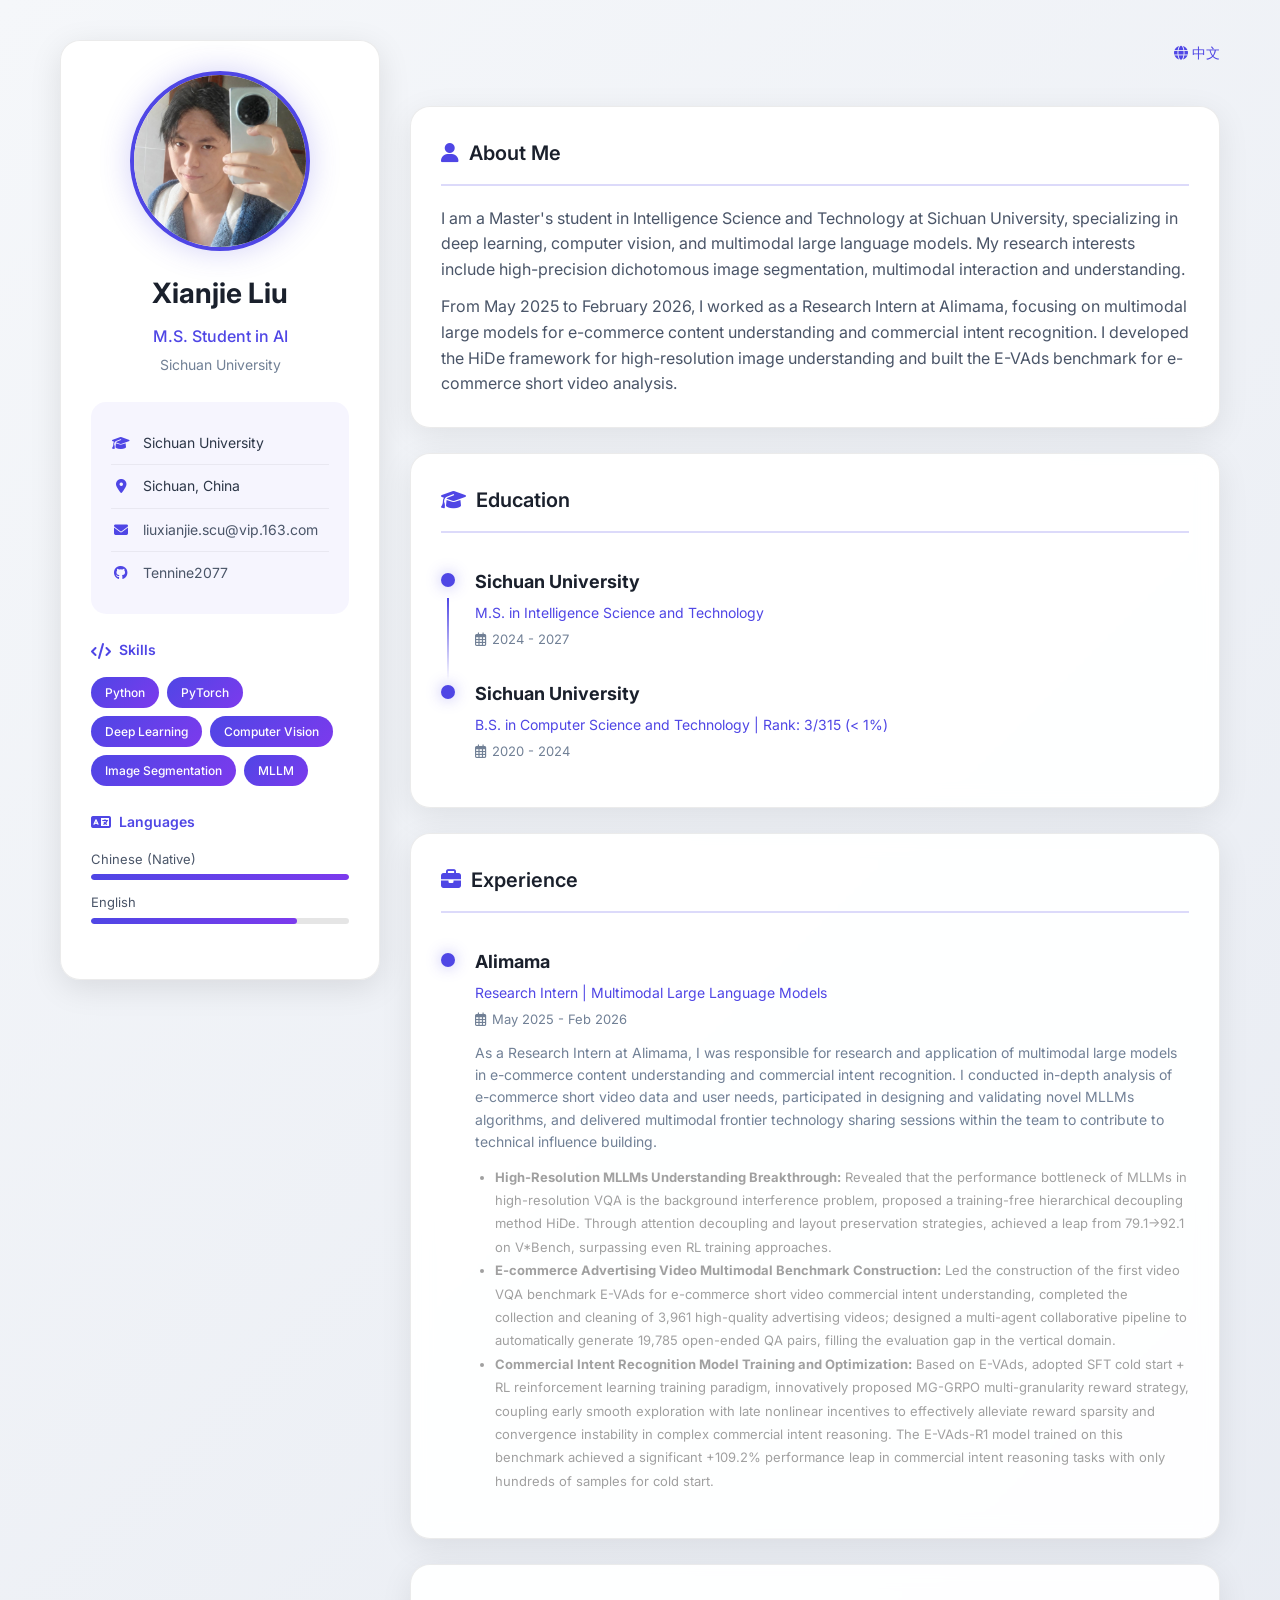
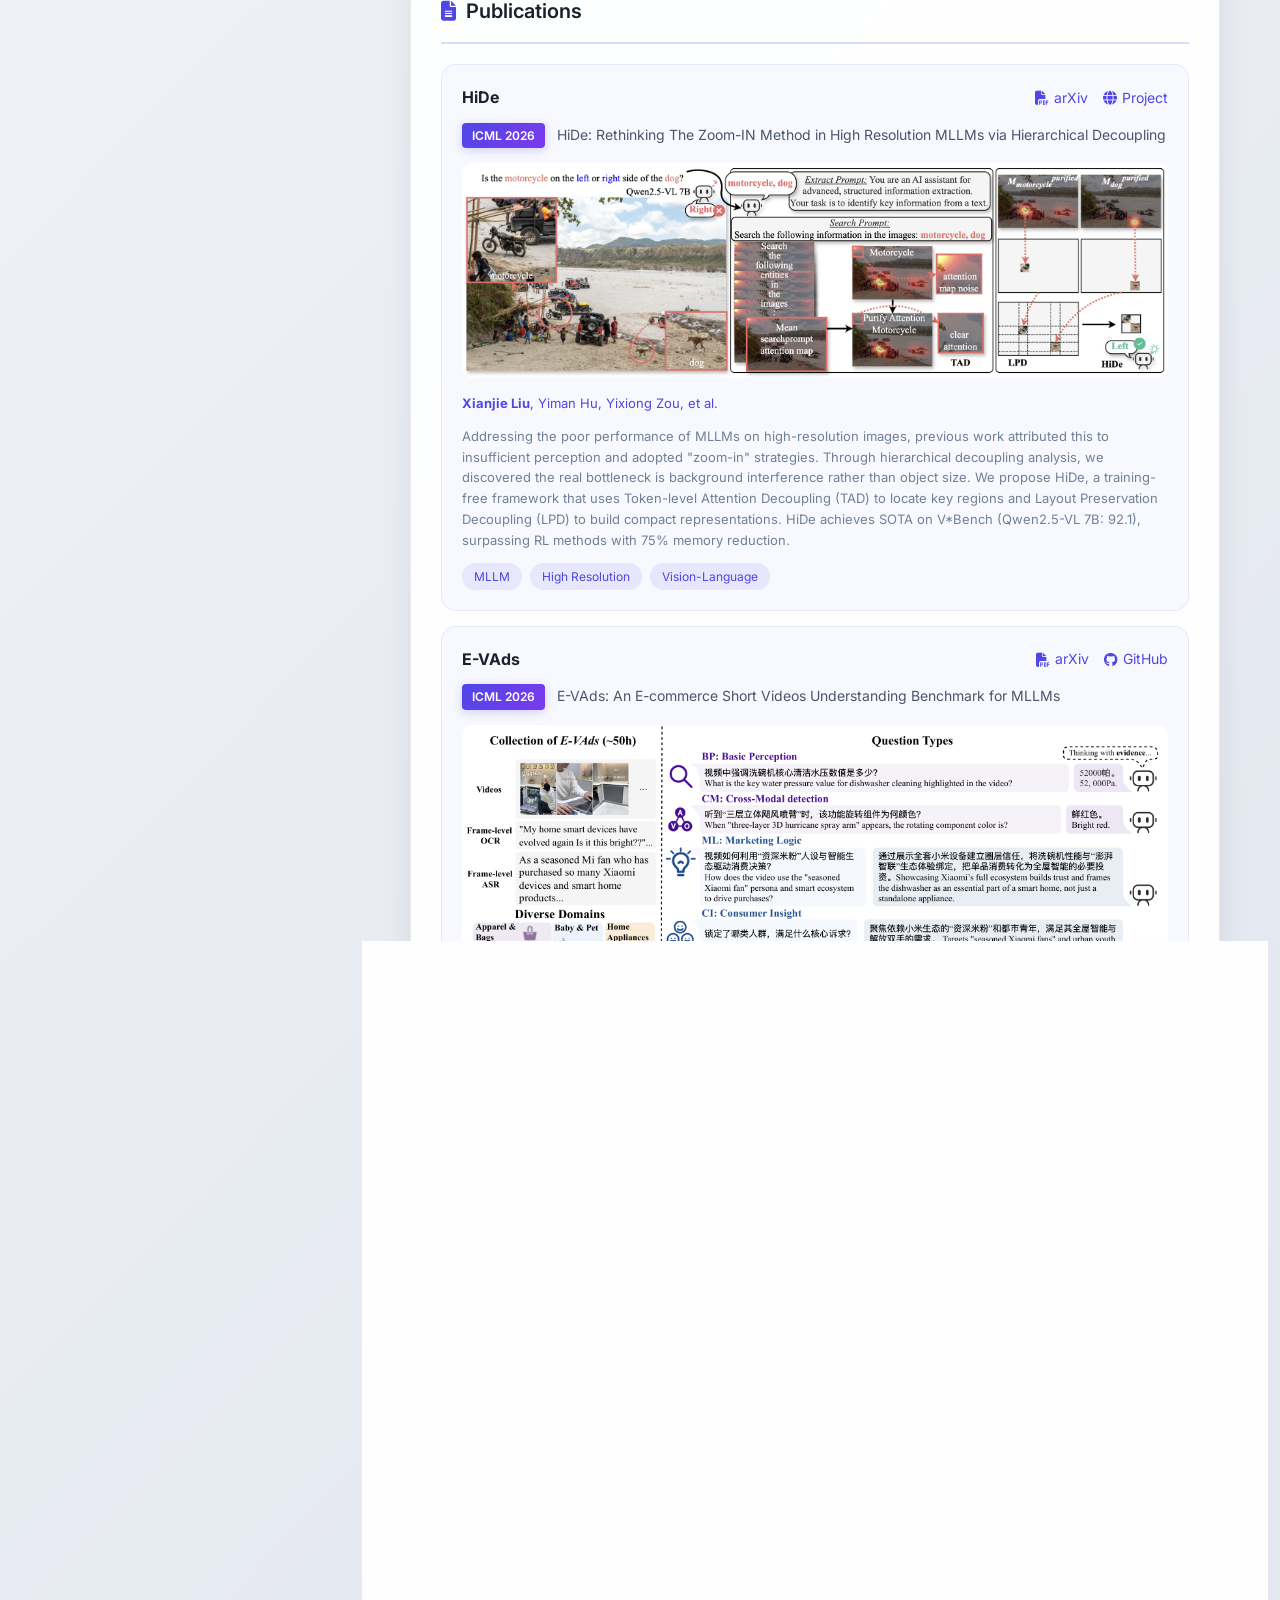
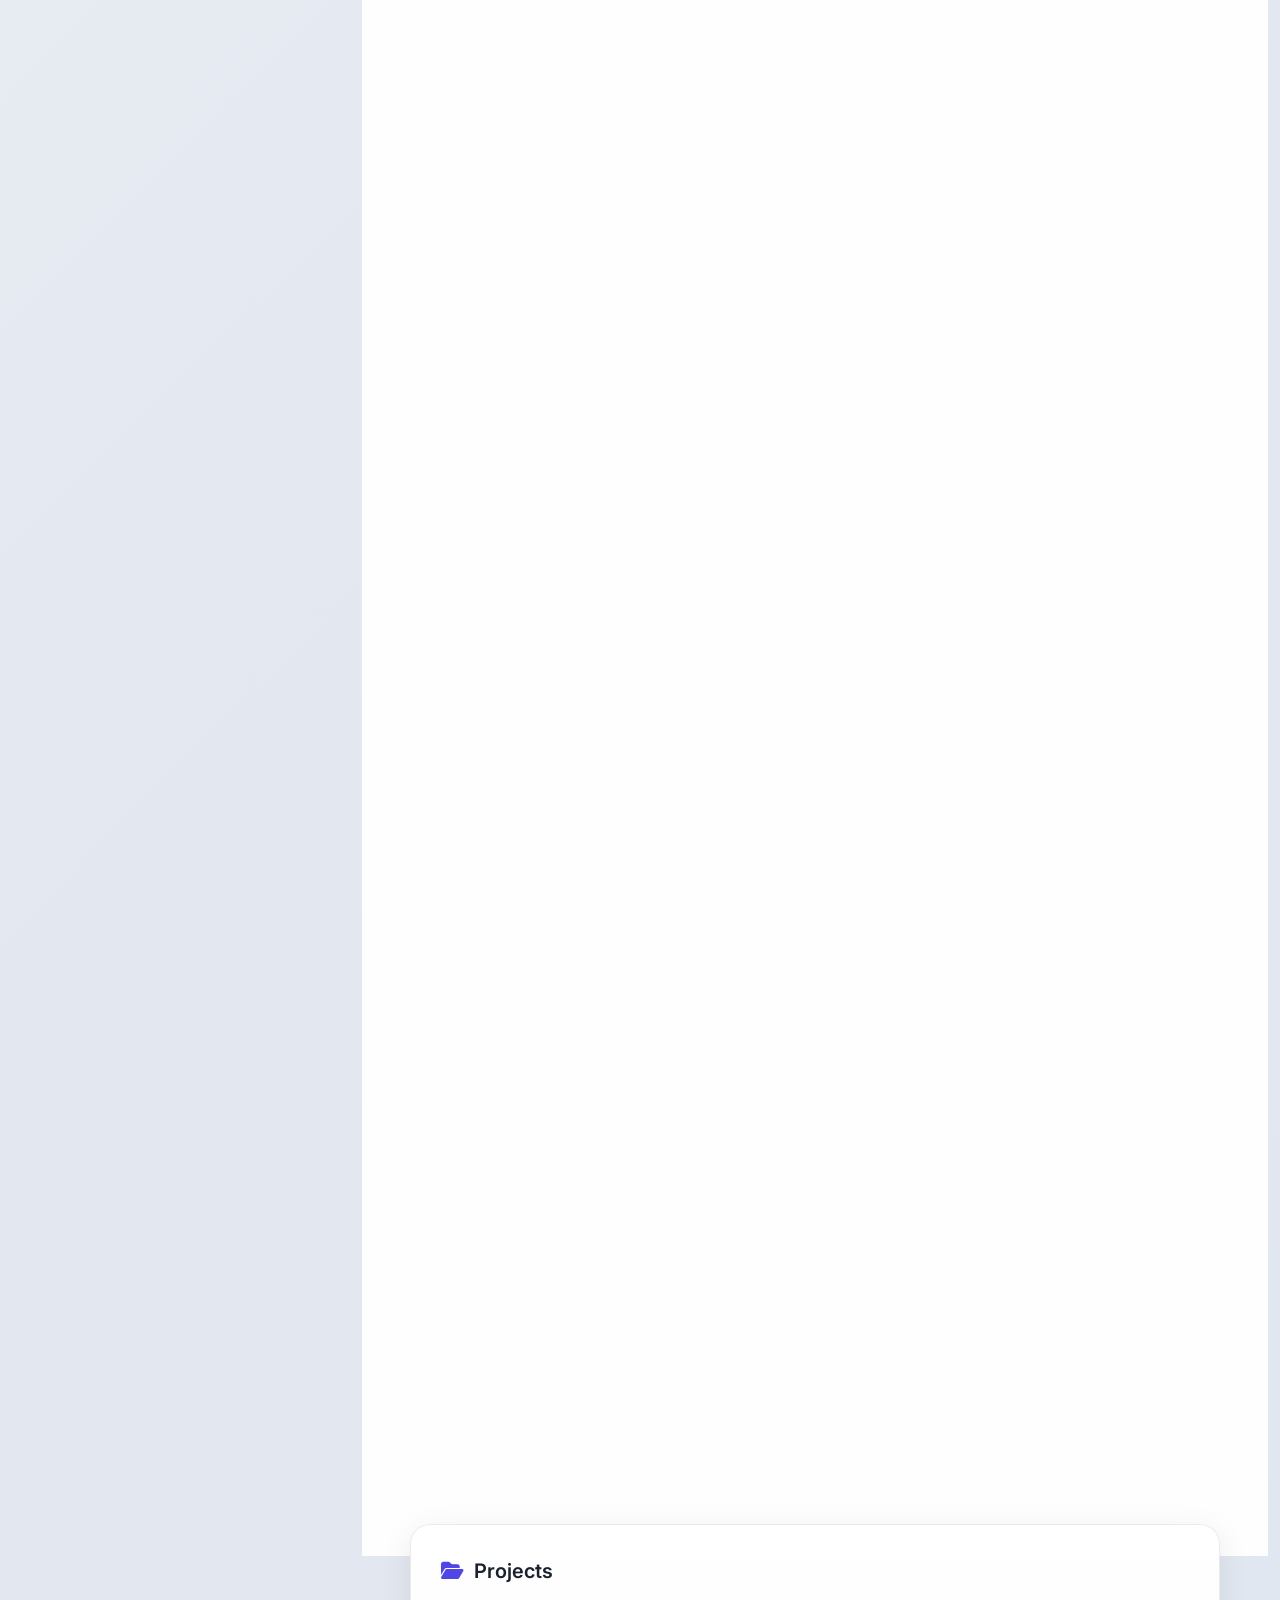
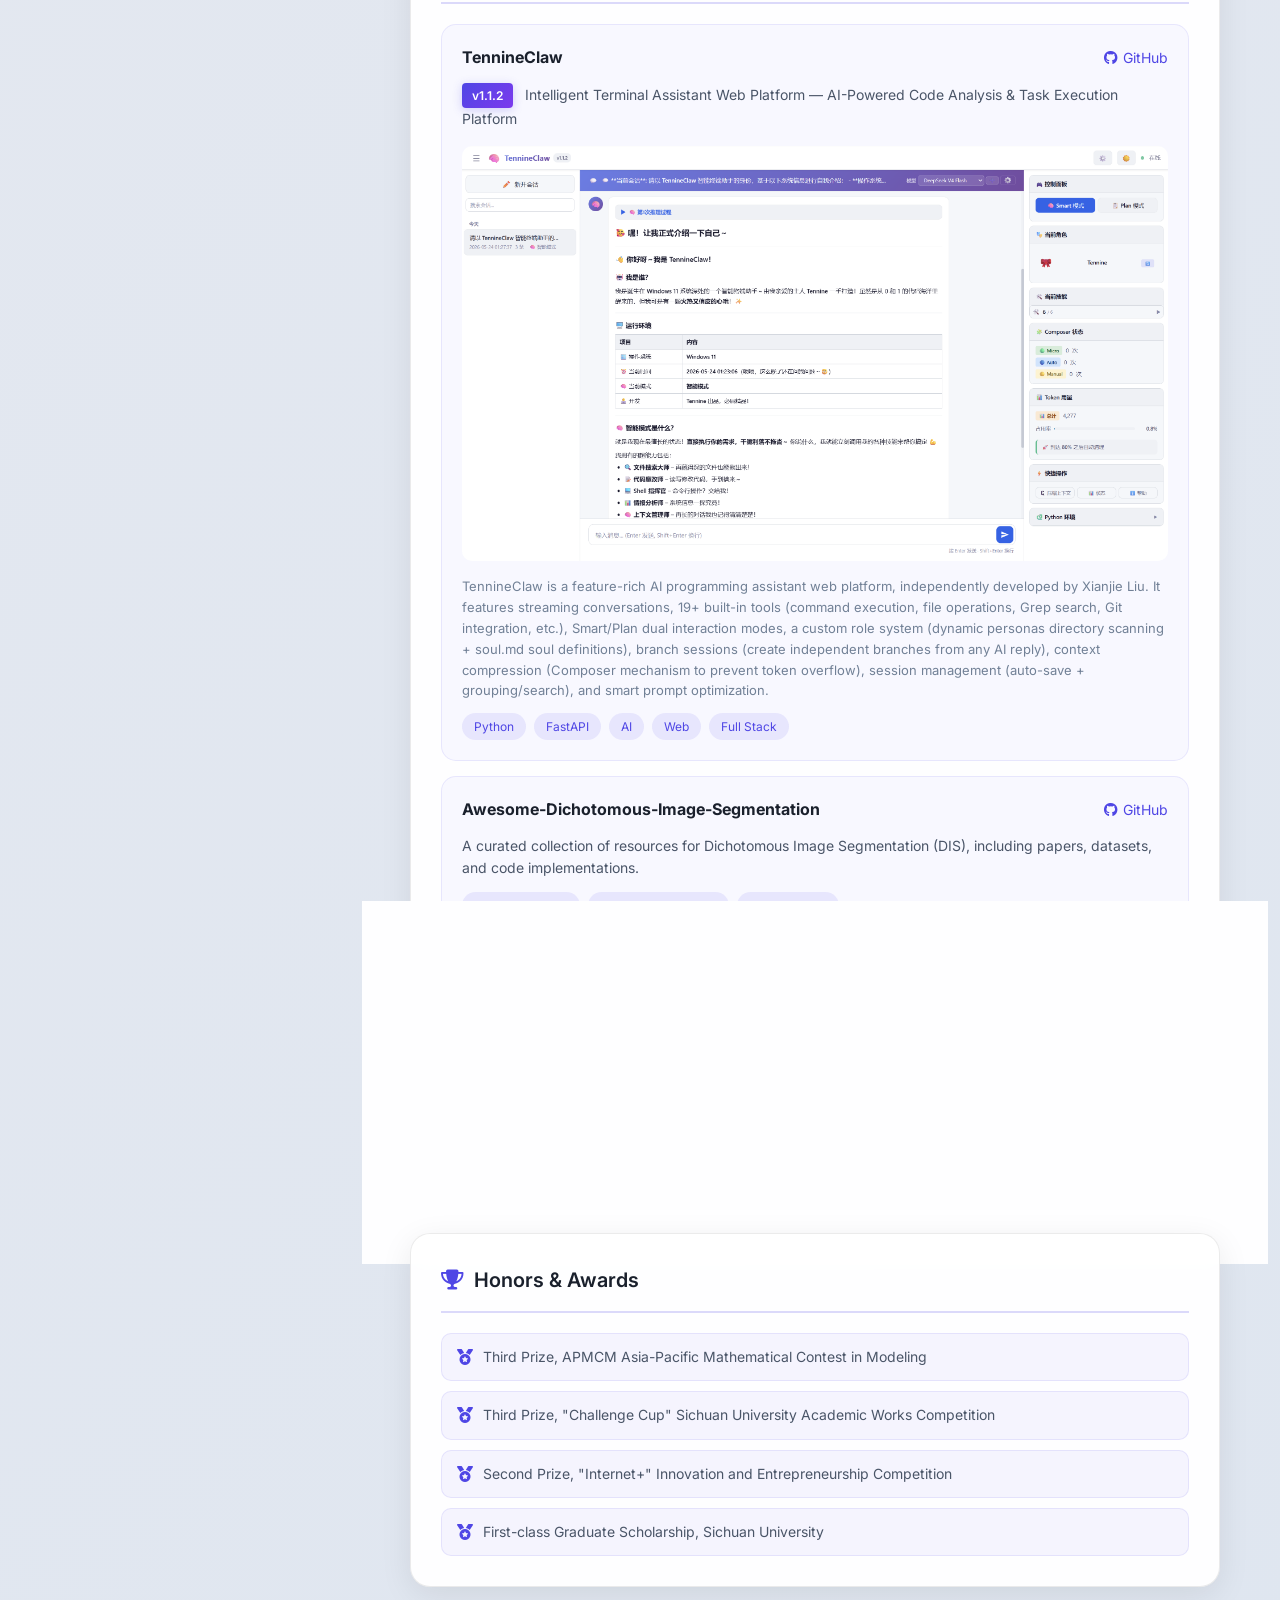
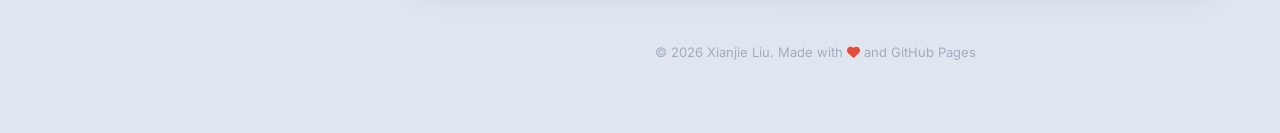
==== index.html @ 2fc397ba "Add files via upload" ====
<!DOCTYPE html>
<html lang="en">
<head>
    <meta charset="UTF-8">
    <meta name="viewport" content="width=device-width, initial-scale=1.0">
    <title>Xianjie Liu | M.S. Student in AI</title>
    <link rel="stylesheet" href="style.css">
    <link href="https://fonts.googleapis.com/css2?family=Inter:wght@300;400;500;600;700&display=swap" rel="stylesheet">
    <link rel="stylesheet" href="https://cdnjs.cloudflare.com/ajax/libs/font-awesome/6.4.0/css/all.min.css">
</head>
<body>
    <div class="container">
        <!-- Sidebar -->
        <aside class="sidebar">
            <div class="avatar-container">
                <img src="05d421fe-8522-491f-8809-6c3c05e2db90.png" alt="Avatar" class="avatar">
            </div>
            <h1 class="name">Xianjie Liu</h1>
            <p class="title">M.S. Student in AI</p>
            <p class="subtitle">Sichuan University</p>

            <div class="contact-info">
                <div class="contact-item">
                    <i class="fas fa-graduation-cap"></i>
                    <span>Sichuan University</span>
                </div>
                <div class="contact-item">
                    <i class="fas fa-map-marker-alt"></i>
                    <span>Sichuan, China</span>
                </div>
                <div class="contact-item">
                    <i class="fas fa-envelope"></i>
                    <a href="mailto:liuxianjie.scu@vip.163.com">liuxianjie.scu@vip.163.com</a>
                </div>
                <div class="contact-item">
                    <i class="fab fa-github"></i>
                    <a href="https://github.com/Tennine2077" target="_blank">Tennine2077</a>
                </div>
            </div>

            <div class="section">
                <h2 class="section-title"><i class="fas fa-code"></i> Skills</h2>
                <div class="skills">
                    <div class="skill-tag">Python</div>
                    <div class="skill-tag">PyTorch</div>
                    <div class="skill-tag">Deep Learning</div>
                    <div class="skill-tag">Computer Vision</div>
                    <div class="skill-tag">Image Segmentation</div>
                    <div class="skill-tag">MLLM</div>
                </div>
            </div>

            <div class="section">
                <h2 class="section-title"><i class="fas fa-language"></i> Languages</h2>
                <div class="languages">
                    <div class="language-item">
                        <span>Chinese (Native)</span>
                        <div class="language-bar"><div class="language-level" style="width: 100%"></div></div>
                    </div>
                    <div class="language-item">
                        <span>English</span>
                        <div class="language-bar"><div class="language-level" style="width: 80%"></div></div>
                    </div>
                </div>
            </div>
        </aside>

        <!-- Main Content -->
        <main class="main-content">
            <!-- Language Switch -->
            <div style="text-align: right; margin-bottom: 15px;">
                <a href="index_zh.html" class="lang-switch" style="color: #4f46e5; text-decoration: none; font-size: 14px;">
                    <i class="fas fa-globe"></i> 中文
                </a>
            </div>

            
            <!-- About Me -->
            <section class="card">
                <h2 class="card-title"><i class="fas fa-user"></i> About Me</h2>
                <div class="card-content">
                    <p>I am a Master's student in Intelligence Science and Technology at Sichuan University, specializing in deep learning, computer vision, and multimodal large language models. My research interests include high-precision dichotomous image segmentation, multimodal interaction and understanding.</p>
                    <p>From May 2025 to February 2026, I worked as a Research Intern at Alimama, focusing on multimodal large models for e-commerce content understanding and commercial intent recognition. I developed the HiDe framework for high-resolution image understanding and built the E-VAds benchmark for e-commerce short video analysis.</p>
                </div>
            </section>

            <!-- Education -->
            <section class="card">
                <h2 class="card-title"><i class="fas fa-graduation-cap"></i> Education</h2>
                <div class="card-content">
                    <div class="timeline-item">
                        <div class="timeline-dot"></div>
                        <div class="timeline-content">
                            <h3>Sichuan University</h3>
                            <p class="degree">M.S. in Intelligence Science and Technology</p>
                            <p class="date"><i class="far fa-calendar-alt"></i> 2024 - 2027</p>
                        </div>
                    </div>
                    <div class="timeline-item">
                        <div class="timeline-dot"></div>
                        <div class="timeline-content">
                            <h3>Sichuan University</h3>
                            <p class="degree">B.S. in Computer Science and Technology | Rank: 3/315 (< 1%)</p>
                            <p class="date"><i class="far fa-calendar-alt"></i> 2020 - 2024</p>
                        </div>
                    </div>
                </div>
            </section>

            <!-- Experience -->
            <section class="card">
                <h2 class="card-title"><i class="fas fa-briefcase"></i> Experience</h2>
                <div class="card-content">
                    <div class="timeline-item">
                        <div class="timeline-dot"></div>
                        <div class="timeline-content">
                            <h3>Alimama</h3>
                            <p class="degree">Research Intern | Multimodal Large Language Models</p>
                            <p class="date"><i class="far fa-calendar-alt"></i> May 2025 - Feb 2026</p>
                            <p class="experience-desc" style="margin-top: 10px; font-size: 14px; color: #a0a0a0;">
                                As a Research Intern at Alimama, I was responsible for research and application of multimodal large models in e-commerce content understanding and commercial intent recognition. I conducted in-depth analysis of e-commerce short video data and user needs, participated in designing and validating novel MLLMs algorithms, and delivered multimodal frontier technology sharing sessions within the team to contribute to technical influence building.
                            </p>
                            <ul style="margin-top: 10px; font-size: 13px; color: #a0a0a0; line-height: 1.8; padding-left: 20px;">
                                <li><strong>High-Resolution MLLMs Understanding Breakthrough:</strong> Revealed that the performance bottleneck of MLLMs in high-resolution VQA is the background interference problem, proposed a training-free hierarchical decoupling method HiDe. Through attention decoupling and layout preservation strategies, achieved a leap from 79.1→92.1 on V*Bench, surpassing even RL training approaches.</li>
                                <li><strong>E-commerce Advertising Video Multimodal Benchmark Construction:</strong> Led the construction of the first video VQA benchmark E-VAds for e-commerce short video commercial intent understanding, completed the collection and cleaning of 3,961 high-quality advertising videos; designed a multi-agent collaborative pipeline to automatically generate 19,785 open-ended QA pairs, filling the evaluation gap in the vertical domain.</li>
                                <li><strong>Commercial Intent Recognition Model Training and Optimization:</strong> Based on E-VAds, adopted SFT cold start + RL reinforcement learning training paradigm, innovatively proposed MG-GRPO multi-granularity reward strategy, coupling early smooth exploration with late nonlinear incentives to effectively alleviate reward sparsity and convergence instability in complex commercial intent reasoning. The E-VAds-R1 model trained on this benchmark achieved a significant +109.2% performance leap in commercial intent reasoning tasks with only hundreds of samples for cold start.</li>
                            </ul>
                        </div>
                    </div>
                </div>
            </section>

            <!-- Publications -->
            <section class="card">
                <h2 class="card-title"><i class="fas fa-file-alt"></i> Publications</h2>
                <div class="card-content">
                    <div class="project-item">
                        <div class="project-header">
                            <h3>HiDe</h3>
                            <div style="display: flex; gap: 15px;">
                                <a href="https://arxiv.org/abs/2510.00054" target="_blank" class="project-link">
                                    <i class="fas fa-file-pdf"></i> arXiv
                                </a>
                                <a href="https://tennine2077.github.io/HiDe.github.io/" target="_blank" class="project-link">
                                    <i class="fas fa-globe"></i> Project
                                </a>
                            </div>
                        </div>
                        <p class="project-desc"><span class="paper-badge">ICML 2026</span> HiDe: Rethinking The Zoom-IN Method in High Resolution MLLMs via Hierarchical Decoupling</p>
                        <div class="paper-image" style="margin: 15px 0; border-radius: 10px; overflow: hidden;">
                            <img src="HiDe.png" alt="HiDe" style="width: 100%; display: block;">
                        </div>
                        <p class="authors" style="font-size: 13px; color: #4f46e5; margin-top: 8px;"><strong>Xianjie Liu</strong>, Yiman Hu, Yixiong Zou, et al.</p>
                        <p class="abstract" style="font-size: 13px; color: #a0a0a0; margin-top: 10px; line-height: 1.6;">
                            Addressing the poor performance of MLLMs on high-resolution images, previous work attributed this to insufficient perception and adopted "zoom-in" strategies. Through hierarchical decoupling analysis, we discovered the real bottleneck is background interference rather than object size. We propose HiDe, a training-free framework that uses Token-level Attention Decoupling (TAD) to locate key regions and Layout Preservation Decoupling (LPD) to build compact representations. HiDe achieves SOTA on V*Bench (Qwen2.5-VL 7B: 92.1), surpassing RL methods with 75% memory reduction.
                        </p>
                        <div class="project-tags">
                            <span class="tag">MLLM</span>
                            <span class="tag">High Resolution</span>
                            <span class="tag">Vision-Language</span>
                        </div>
                    </div>

                    <div class="project-item">
                        <div class="project-header">
                            <h3>E-VAds</h3>
                            <div style="display: flex; gap: 15px;">
                                <a href="https://arxiv.org/abs/2602.08355" target="_blank" class="project-link">
                                    <i class="fas fa-file-pdf"></i> arXiv
                                </a>
                                <a href="https://github.com/TaobaoTmall-AlgorithmProducts/E-VAds_Benchmark" target="_blank" class="project-link">
                                    <i class="fab fa-github"></i> GitHub
                                </a>
                            </div>
                        </div>
                        <p class="project-desc"><span class="paper-badge">ICML 2026</span> E-VAds: An E-commerce Short Videos Understanding Benchmark for MLLMs</p>
                        <div class="paper-image" style="margin: 15px 0; border-radius: 10px; overflow: hidden;">
                            <img src="E-VAds.png" alt="E-VAds" style="width: 100%; display: block;">
                        </div>
                        <p class="authors" style="font-size: 13px; color: #4f46e5; margin-top: 8px;"><strong>Xianjie Liu</strong>, Yiman Hu, Liang Wu, et al.</p>
                        <p class="abstract" style="font-size: 13px; color: #a0a0a0; margin-top: 10px; line-height: 1.6;">
                            Addressing the lack of dedicated benchmarks for e-commerce short videos and existing models' difficulty in handling open commercial intent reasoning, we propose E-VAds, the first e-commerce short video understanding benchmark. It contains 3,961 high-quality videos and 19,785 open-ended QA pairs, covering five tasks across perception and reasoning dimensions: basic perception, cross-modal detection, marketing logic, consumer insight, and compliance review. We design a multi-agent annotation system and propose MG-GRPO multi-granularity reward strategy. E-VAds-R1 achieves 109.2% performance improvement in commercial intent reasoning with only hundreds of samples.
                        </p>
                        <div class="project-tags">
                            <span class="tag">MLLM</span>
                            <span class="tag">E-commerce</span>
                            <span class="tag">Benchmark</span>
                        </div>
                    </div>

                    <div class="project-item">
                        <div class="project-header">
                            <h3>PDFNet</h3>
                            <div style="display: flex; gap: 15px;">
                                <a href="https://arxiv.org/abs/2503.06100" target="_blank" class="project-link">
                                    <i class="fas fa-file-pdf"></i> arXiv
                                </a>
                                <a href="https://tennine2077.github.io/PDFNet.github.io/" target="_blank" class="project-link">
                                    <i class="fas fa-globe"></i> Project
                                </a>
                            </div>
                        </div>
                        <p class="project-desc"><span class="paper-badge">CVPR 2026</span> High-Precision Dichotomous Image Segmentation via Depth Integrity-Prior and Fine-Grained Patch Strategy</p>
                        <div class="paper-image" style="margin: 15px 0; border-radius: 10px; overflow: hidden;">
                            <img src="PDFNet.png" alt="PDFNet" style="width: 100%; display: block;">
                        </div>
                        <p class="authors" style="font-size: 13px; color: #4f46e5; margin-top: 8px;"><strong>Xianjie Liu</strong>, Keren Fu, Qijun Zhao</p>
                        <p class="abstract" style="font-size: 13px; color: #a0a0a0; margin-top: 10px; line-height: 1.6;">
                            Addressing the dilemma of insufficient precision in non-diffusion methods and expensive computation in diffusion methods for high-resolution dichotomous image segmentation (DIS), this paper introduces monocular pseudo-depth maps as structural priors. We discover that foreground depth variance is significantly lower than background (Depth Integrity-Prior), and design a multimodal fusion architecture with Depth Integrity-Prior Loss to enhance structural perception. The proposed PDFNet achieves SOTA on DIS-5K with less than 50% parameters and approximately 5× faster inference compared to diffusion models.
                        </p>
                        <div class="project-tags">
                            <span class="tag">Computer Vision</span>
                            <span class="tag">Image Segmentation</span>
                            <span class="tag">Depth Prior</span>
                        </div>
                    </div>

                    <div class="project-item">
                        <div class="project-header">
                            <h3>DIS-SAM</h3>
                            <div style="display: flex; gap: 15px;">
                                <a href="https://arxiv.org/abs/2401.00248" target="_blank" class="project-link">
                                    <i class="fas fa-file-pdf"></i> arXiv
                                </a>
                                <a href="https://github.com/Tennine2077/DIS-SAM" target="_blank" class="project-link">
                                    <i class="fab fa-github"></i> GitHub
                                </a>
                            </div>
                        </div>
                        <p class="project-desc"><span class="paper-badge">ICME 2025</span> Promoting Segment Anything Model towards Highly Accurate Dichotomous Image Segmentation</p>
                        <div class="paper-image" style="margin: 15px 0; border-radius: 10px; overflow: hidden;">
                            <img src="DIS-SAM.png" alt="DIS-SAM" style="width: 100%; display: block;">
                        </div>
                        <p class="authors" style="font-size: 13px; color: #4f46e5; margin-top: 8px;"><strong>Xianjie Liu</strong>, Keren Fu, Yao Jiang, Qijun Zhao</p>
                        <p class="abstract" style="font-size: 13px; color: #a0a0a0; margin-top: 10px; line-height: 1.6;">
                            The Segment Anything Model (SAM) represents a significant breakthrough in foundation models for computer vision. However, its segmentation masks lack fine-grained details, particularly in accurately delineating object boundaries. We propose DIS-SAM, a two-stage framework that integrates SAM with IS-Net to achieve highly accurate dichotomous image segmentation while maintaining SAM's promptable design. We introduce parameter orthogonalization and GT data augmentation strategies to enhance generalization. DIS-SAM significantly advances SAM, HQ-SAM, and Pi-SAM by ~8.5%, ~6.9%, and ~3.7% maximum F-measure on DIS-5K dataset.
                        </p>
                        <div class="project-tags">
                            <span class="tag">SAM</span>
                            <span class="tag">Image Segmentation</span>
                            <span class="tag">Foundation Model</span>
                        </div>
                    </div>

                    <div class="project-item">
                        <div class="project-header">
                            <h3>UML</h3>
                            <div style="display: flex; gap: 15px;">
                                <a href="https://arxiv.org/abs/2303.10049" target="_blank" class="project-link">
                                    <i class="fas fa-file-pdf"></i> arXiv
                                </a>
                                <a href="https://github.com/KarryRen/UML" target="_blank" class="project-link">
                                    <i class="fab fa-github"></i> GitHub
                                </a>
                            </div>
                        </div>
                        <p class="project-desc"><span class="paper-badge">MICCAI 2023</span> Uncertainty-informed Mutual Learning for Joint Medical Image Classification and Segmentation</p>
                        <p class="authors" style="font-size: 13px; color: #4f46e5; margin-top: 8px;">Kai Ren, Ke Zou, <strong>Xianjie Liu</strong>, etc.</p>
                        <p class="abstract" style="font-size: 13px; color: #a0a0a0; margin-top: 10px; line-height: 1.6;">
                            We propose a novel Uncertainty-informed Mutual Learning (UML) framework for reliable and interpretable medical image analysis. UML introduces reliability to joint classification and segmentation tasks by leveraging mutual learning with uncertainty. We use evidential deep learning to provide image-level and pixel-wise confidences, construct an Uncertainty Navigator Decoder for better mutual feature utilization, and propose an Uncertainty Instructor to screen reliable masks for classification. Experiments on public datasets demonstrate that UML outperforms existing methods in both accuracy and robustness.
                        </p>
                        <div class="project-tags">
                            <span class="tag">Medical Imaging</span>
                            <span class="tag">Uncertainty Learning</span>
                            <span class="tag">Image Segmentation</span>
                        </div>
                    </div>
                </div>
            </section>

            <!-- Projects -->
            <section class="card">
                <h2 class="card-title"><i class="fas fa-folder-open"></i> Projects</h2>
                <div class="card-content">
                    <div class="project-item">
                        <div class="project-header">
                            <h3>TennineClaw</h3>
                            <div style="display: flex; gap: 15px;">
                                <a href="https://github.com/Tennine2077/TennineClaw" target="_blank" class="project-link">
                                    <i class="fab fa-github"></i> GitHub
                                </a>
                            </div>
                        </div>
                        <p class="project-desc"><span class="paper-badge">v1.1.2</span> Intelligent Terminal Assistant Web Platform — AI-Powered Code Analysis & Task Execution Platform</p>
                        <div class="paper-image" style="margin: 15px 0; border-radius: 10px; overflow: hidden;">
                            <img src="TennineClaw.png" alt="TennineClaw" style="width: 100%; display: block;">
                        </div>
                        <p class="abstract" style="font-size: 13px; color: #a0a0a0; margin-top: 10px; line-height: 1.6;">
                            TennineClaw is a feature-rich AI programming assistant web platform, independently developed by Xianjie Liu. It features streaming conversations, 19+ built-in tools (command execution, file operations, Grep search, Git integration, etc.), Smart/Plan dual interaction modes, a custom role system (dynamic personas directory scanning + soul.md soul definitions), branch sessions (create independent branches from any AI reply), context compression (Composer mechanism to prevent token overflow), session management (auto-save + grouping/search), and smart prompt optimization.
                        </p>
                        <div class="project-tags">
                            <span class="tag">Python</span>
                            <span class="tag">FastAPI</span>
                            <span class="tag">AI</span>
                            <span class="tag">Web</span>
                            <span class="tag">Full Stack</span>
                        </div>
                    </div>

                    <div class="project-item">
                        <div class="project-header">
                            <h3>Awesome-Dichotomous-Image-Segmentation</h3>
                            <a href="https://github.com/Tennine2077/Awesome-Dichotomous-Image-Segmentation" target="_blank" class="project-link">
                                <i class="fab fa-github"></i> GitHub
                            </a>
                        </div>
                        <p class="project-desc">A curated collection of resources for Dichotomous Image Segmentation (DIS), including papers, datasets, and code implementations.</p>
                        <div class="project-tags">
                            <span class="tag">Computer Vision</span>
                            <span class="tag">Image Segmentation</span>
                            <span class="tag">Awesome List</span>
                        </div>
                    </div>
                    <div class="project-item">
                        <div class="project-header">
                            <h3>National-level Interdisciplinary Innovation Project</h3>
                        </div>
                        <p class="project-desc">Multimodal-based Diagnosis of Periprosthetic Joint Infection after Arthroplasty</p>
                        <p class="abstract" style="font-size: 13px; color: #a0a0a0; margin-top: 10px; line-height: 1.6;">
                            Collaborated with West China Hospital Radiology Department to build a multimodal image-text dataset focusing on periprosthetic joint infection diagnosis and develop discriminative algorithms to assist clinical decision-making. 
                        </p>
                        <div class="project-tags">
                            <span class="tag">Medical Imaging</span>
                            <span class="tag">Multimodal Learning</span>
                        </div>
                        <p style="font-size: 12px; color: #888; margin-top: 8px;">
                            <strong>Outputs:</strong> ICMSP Conference Paper (1st Author), Sensors SCI Q2 (3rd Author), 1 Patent, 1 Software Copyright
                        </p>
                    </div>

                </div>
            </section>

            <!-- Honors -->
            <section class="card">
                <h2 class="card-title"><i class="fas fa-trophy"></i> Honors & Awards</h2>
                <div class="card-content">
                    <div class="honor-list" style="display: flex; flex-direction: column; gap: 10px;">
                        <div class="honor-item" style="display: flex; align-items: center; gap: 10px; padding: 12px 15px; background: rgba(0,0,0,0.2); border-radius: 10px;">
                            <i class="fas fa-medal" style="color: #e94560;"></i>
                            <span style="font-size: 14px;">Third Prize, APMCM Asia-Pacific Mathematical Contest in Modeling</span>
                        </div>
                        <div class="honor-item" style="display: flex; align-items: center; gap: 10px; padding: 12px 15px; background: rgba(0,0,0,0.2); border-radius: 10px;">
                            <i class="fas fa-medal" style="color: #e94560;"></i>
                            <span style="font-size: 14px;">Third Prize, "Challenge Cup" Sichuan University Academic Works Competition</span>
                        </div>
                        <div class="honor-item" style="display: flex; align-items: center; gap: 10px; padding: 12px 15px; background: rgba(0,0,0,0.2); border-radius: 10px;">
                            <i class="fas fa-medal" style="color: #e94560;"></i>
                            <span style="font-size: 14px;">Second Prize, "Internet+" Innovation and Entrepreneurship Competition</span>
                        </div>
                        <div class="honor-item" style="display: flex; align-items: center; gap: 10px; padding: 12px 15px; background: rgba(0,0,0,0.2); border-radius: 10px;">
                            <i class="fas fa-medal" style="color: #e94560;"></i>
                            <span style="font-size: 14px;">First-class Graduate Scholarship, Sichuan University</span>
                        </div>
                    </div>
                </div>
            </section>

            <!-- Footer -->
            <footer class="footer">
                <p>© 2026 Xianjie Liu. Made with <i class="fas fa-heart" style="color: #e74c3c;"></i> and GitHub Pages</p>
            </footer>
        </main>
    </div>
</body>
</html>
---- style.css ----
/* 全局样式 */
* {
    margin: 0;
    padding: 0;
    box-sizing: border-box;
}

body {
    font-family: 'Inter', -apple-system, BlinkMacSystemFont, 'Segoe UI', Roboto, sans-serif;
    background: linear-gradient(135deg, #f5f7fa 0%, #e4e8f0 50%, #dfe6f0 100%);
    min-height: 100vh;
    color: #2d3748;
    line-height: 1.6;
}

.container {
    display: flex;
    max-width: 1200px;
    margin: 0 auto;
    padding: 40px 20px;
    gap: 30px;
}

/* 左侧边栏 */
.sidebar {
    width: 320px;
    background: rgba(255, 255, 255, 0.95);
    backdrop-filter: blur(10px);
    border-radius: 20px;
    padding: 30px;
    text-align: center;
    height: fit-content;
    position: sticky;
    top: 40px;
    border: 1px solid rgba(0, 0, 0, 0.08);
    box-shadow: 0 8px 32px rgba(0, 0, 0, 0.1);
}

.avatar-container {
    width: 180px;
    height: 180px;
    margin: 0 auto 20px;
    border-radius: 50%;
    overflow: hidden;
    border: 4px solid #4f46e5;
    box-shadow: 0 0 30px rgba(79, 70, 229, 0.25);
    transition: transform 0.3s ease;
}

.avatar-container:hover {
    transform: scale(1.05);
}

.avatar {
    width: 100%;
    height: 100%;
    object-fit: cover;
}

.name {
    font-size: 28px;
    font-weight: 700;
    color: #1a202c;
    margin-bottom: 8px;
}

.title {
    font-size: 16px;
    color: #4f46e5;
    font-weight: 500;
    margin-bottom: 5px;
}

.subtitle {
    font-size: 14px;
    color: #718096;
    margin-bottom: 25px;
}

/* 联系信息 */
.contact-info {
    background: rgba(79, 70, 229, 0.05);
    border-radius: 15px;
    padding: 20px;
    margin-bottom: 25px;
}

.contact-item {
    display: flex;
    align-items: center;
    gap: 12px;
    padding: 10px 0;
    font-size: 14px;
    border-bottom: 1px solid rgba(0, 0, 0, 0.05);
}

.contact-item:last-child {
    border-bottom: none;
}

.contact-item i {
    color: #4f46e5;
    width: 20px;
}

.contact-item a {
    color: #4a5568;
    text-decoration: none;
    transition: color 0.3s ease;
}

.contact-item a:hover {
    color: #4f46e5;
}

/* Section */
.section {
    margin-bottom: 25px;
    text-align: left;
}

.section-title {
    font-size: 14px;
    font-weight: 600;
    color: #4f46e5;
    margin-bottom: 15px;
    display: flex;
    align-items: center;
    gap: 8px;
}

.section-title i {
    font-size: 16px;
}

/* 技能标签 */
.skills {
    display: flex;
    flex-wrap: wrap;
    gap: 8px;
}

.skill-tag {
    background: linear-gradient(135deg, #4f46e5, #7c3aed);
    color: #fff;
    padding: 6px 14px;
    border-radius: 20px;
    font-size: 12px;
    font-weight: 500;
    transition: transform 0.3s ease, box-shadow 0.3s ease;
}

.skill-tag:hover {
    transform: translateY(-2px);
    box-shadow: 0 5px 15px rgba(79, 70, 229, 0.3);
}

/* 语言 */
.languages {
    display: flex;
    flex-direction: column;
    gap: 12px;
}

.language-item {
    display: flex;
    flex-direction: column;
    gap: 5px;
}

.language-item span {
    font-size: 13px;
    color: #4a5568;
}

.language-bar {
    height: 6px;
    background: rgba(0, 0, 0, 0.1);
    border-radius: 3px;
    overflow: hidden;
}

.language-level {
    height: 100%;
    background: linear-gradient(90deg, #4f46e5, #7c3aed);
    border-radius: 3px;
    transition: width 1s ease;
}

/* 主要内容 */
.main-content {
    flex: 1;
    display: flex;
    flex-direction: column;
    gap: 25px;
}

/* 卡片 */
.card {
    background: rgba(255, 255, 255, 0.95);
    backdrop-filter: blur(10px);
    border-radius: 20px;
    padding: 30px;
    border: 1px solid rgba(0, 0, 0, 0.08);
    box-shadow: 0 8px 32px rgba(0, 0, 0, 0.08);
    transition: transform 0.3s ease, box-shadow 0.3s ease;
}

.card:hover {
    transform: translateY(-5px);
    box-shadow: 0 15px 40px rgba(0, 0, 0, 0.12);
}

.card-title {
    font-size: 20px;
    font-weight: 600;
    color: #1a202c;
    margin-bottom: 20px;
    padding-bottom: 15px;
    border-bottom: 2px solid rgba(79, 70, 229, 0.2);
    display: flex;
    align-items: center;
    gap: 10px;
}

.card-title i {
    color: #4f46e5;
}

.card-content {
    color: #4a5568;
}

.card-content p {
    margin-bottom: 12px;
}

.card-content p:last-child {
    margin-bottom: 0;
}

/* 时间线 */
.timeline-item {
    display: flex;
    gap: 20px;
    padding: 15px 0;
    position: relative;
}

.timeline-item:not(:last-child)::before {
    content: '';
    position: absolute;
    left: 6px;
    top: 45px;
    bottom: -15px;
    width: 2px;
    background: linear-gradient(180deg, #4f46e5, transparent);
}

.timeline-dot {
    width: 14px;
    height: 14px;
    background: #4f46e5;
    border-radius: 50%;
    margin-top: 5px;
    box-shadow: 0 0 15px rgba(79, 70, 229, 0.4);
    flex-shrink: 0;
}

.timeline-content h3 {
    font-size: 18px;
    color: #1a202c;
    margin-bottom: 5px;
}

.timeline-content .degree {
    color: #4f46e5;
    font-size: 14px;
    margin-bottom: 5px;
}

.timeline-content .date {
    color: #718096;
    font-size: 13px;
    display: flex;
    align-items: center;
    gap: 6px;
}

/* 项目 */
.project-item {
    background: rgba(79, 70, 229, 0.03);
    border-radius: 15px;
    padding: 20px;
    margin-bottom: 15px;
    transition: transform 0.3s ease;
    border: 1px solid rgba(79, 70, 229, 0.1);
}

.project-item:hover {
    transform: translateX(5px);
    background: rgba(79, 70, 229, 0.06);
}

.project-item:last-child {
    margin-bottom: 0;
}

.project-header {
    display: flex;
    justify-content: space-between;
    align-items: center;
    margin-bottom: 12px;
}

.project-header h3 {
    font-size: 16px;
    color: #1a202c;
}

.project-link {
    color: #4f46e5;
    text-decoration: none;
    font-size: 14px;
    display: flex;
    align-items: center;
    gap: 5px;
    transition: color 0.3s ease;
}

.project-link:hover {
    color: #7c3aed;
}

.project-desc {
    font-size: 14px;
    color: #4a5568;
    margin-bottom: 12px;
}

.paper-badge {
    display: inline-block;
    background: linear-gradient(135deg, #4f46e5, #7c3aed);
    color: #fff;
    padding: 3px 10px;
    border-radius: 4px;
    font-size: 12px;
    font-weight: 600;
    margin-right: 8px;
    box-shadow: 0 2px 10px rgba(79, 70, 229, 0.25);
}

.project-tags {
    display: flex;
    flex-wrap: wrap;
    gap: 8px;
}

.tag {
    background: rgba(79, 70, 229, 0.1);
    color: #4f46e5;
    padding: 4px 12px;
    border-radius: 15px;
    font-size: 12px;
}

/* 研究兴趣 */
.interest-grid {
    display: grid;
    grid-template-columns: repeat(2, 1fr);
    gap: 15px;
}

.interest-item {
    display: flex;
    align-items: center;
    gap: 12px;
    background: rgba(79, 70, 229, 0.03);
    padding: 15px 20px;
    border-radius: 12px;
    transition: transform 0.3s ease, background 0.3s ease;
    border: 1px solid rgba(79, 70, 229, 0.1);
}

.interest-item:hover {
    transform: translateY(-3px);
    background: rgba(79, 70, 229, 0.08);
}

.interest-item i {
    font-size: 20px;
    color: #4f46e5;
}

.interest-item span {
    font-size: 14px;
    color: #1a202c;
}

/* 页脚 */
.footer {
    text-align: center;
    padding: 30px;
    color: #a0aec0;
    font-size: 13px;
}

/* 响应式设计 */
@media (max-width: 900px) {
    .container {
        flex-direction: column;
        padding: 20px;
    }
    
    .sidebar {
        width: 100%;
        position: static;
    }
    
    .interest-grid {
        grid-template-columns: 1fr;
    }
}

@media (max-width: 480px) {
    .card {
        padding: 20px;
    }
    
    .project-header {
        flex-direction: column;
        align-items: flex-start;
        gap: 10px;
    }
}

/* 动画 */
@keyframes fadeIn {
    from {
        opacity: 0;
        transform: translateY(20px);
    }
    to {
        opacity: 1;
        transform: translateY(0);
    }
}

.card {
    animation: fadeIn 0.6s ease forwards;
}

.card:nth-child(1) { animation-delay: 0.1s; }
.card:nth-child(2) { animation-delay: 0.2s; }
.card:nth-child(3) { animation-delay: 0.3s; }
.card:nth-child(4) { animation-delay: 0.4s; }

.sidebar {
    animation: fadeIn 0.6s ease forwards;
    animation-delay: 0.2s;
}

/* Honor items for light theme */
.honor-item {
    background: rgba(79, 70, 229, 0.05) !important;
    border: 1px solid rgba(79, 70, 229, 0.1);
}

.honor-item i {
    color: #4f46e5 !important;
}

/* Experience description */
.experience-desc {
    color: #718096 !important;
}

/* Abstract text */
.abstract {
    color: #718096 !important;
}
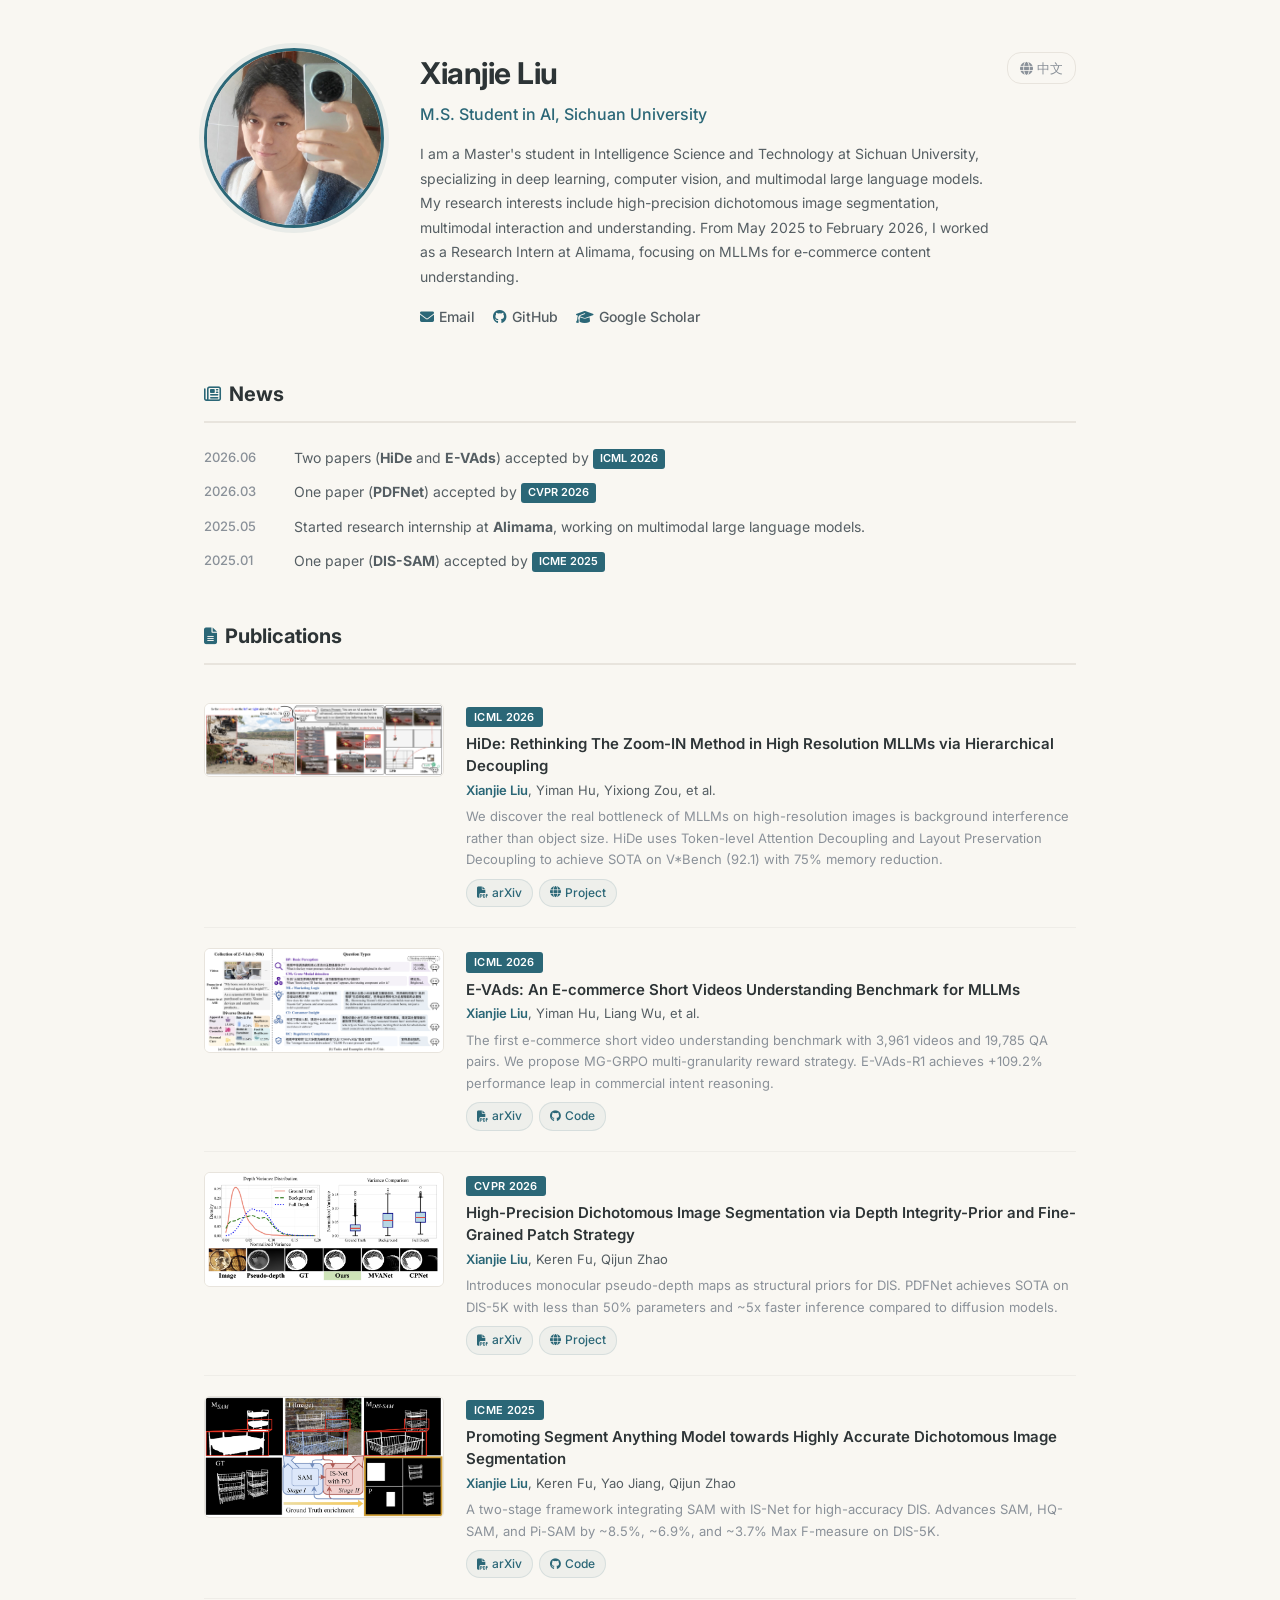
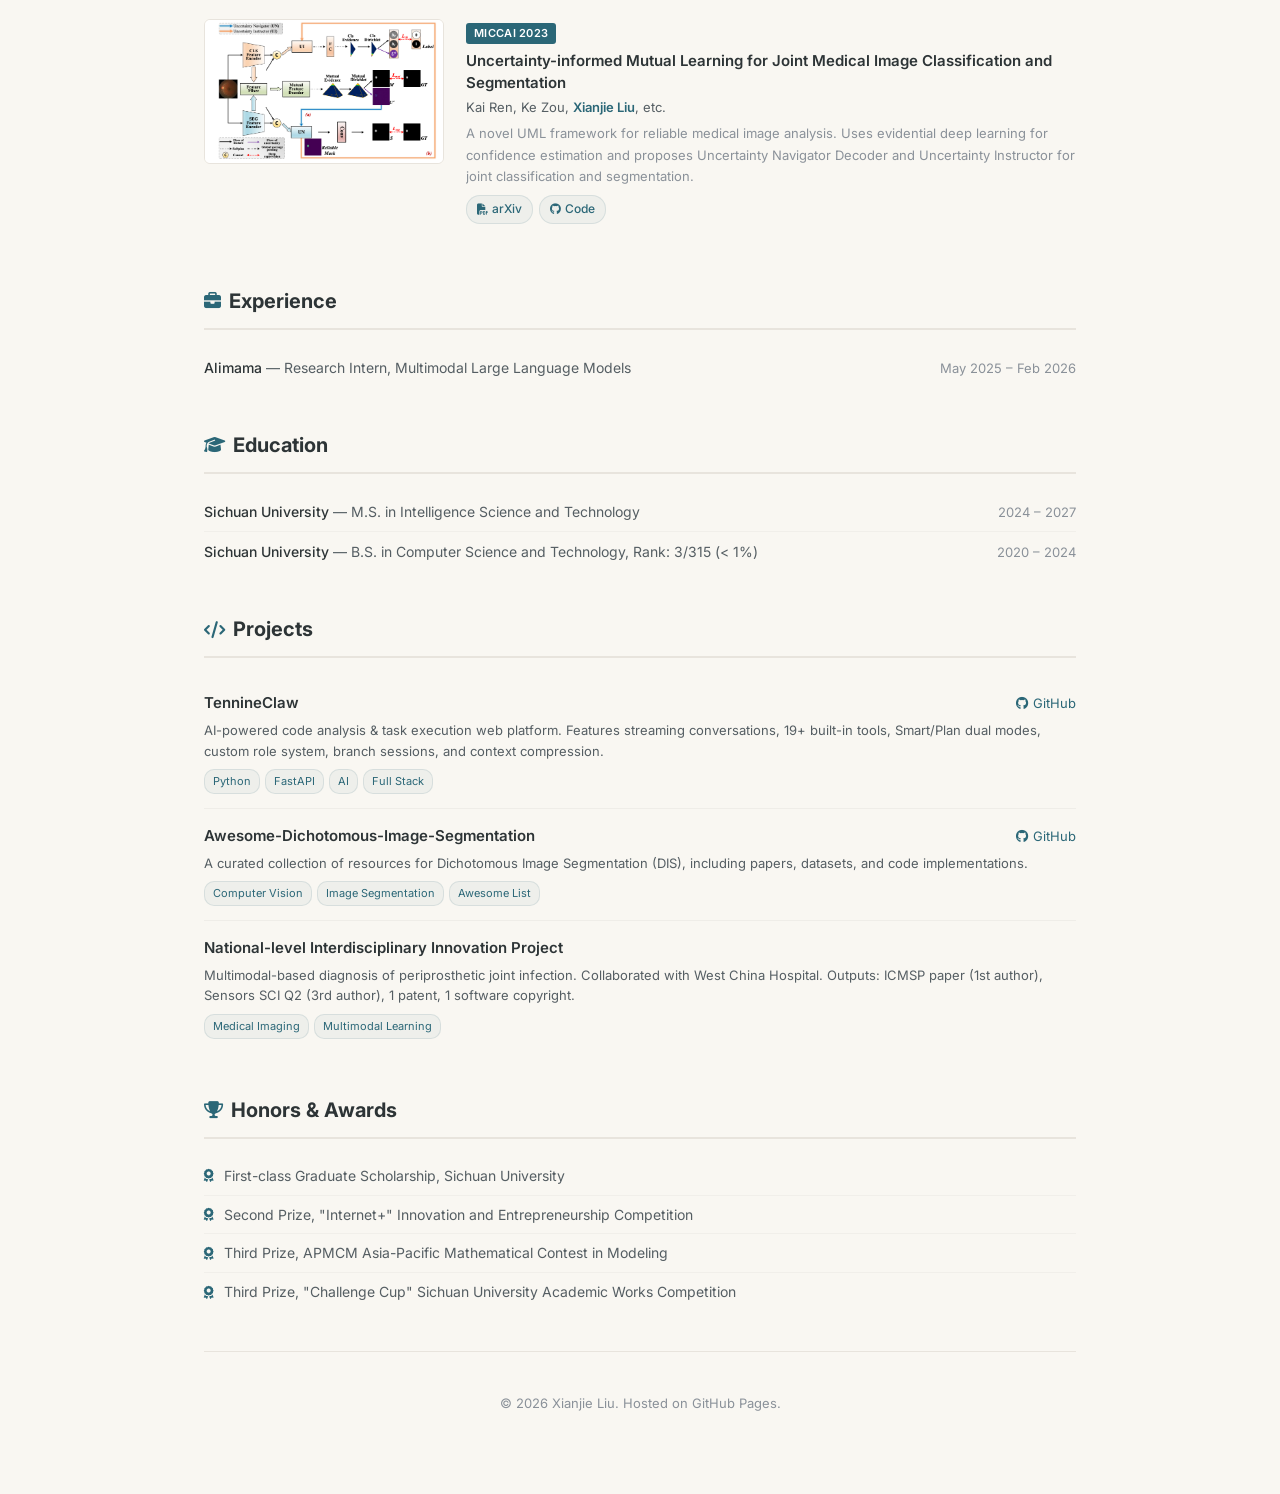
==== commit 71b1b052: "Add files via upload" ====
--- a/index.html
+++ b/index.html
@@ -9,358 +9,216 @@
     <link rel="stylesheet" href="https://cdnjs.cloudflare.com/ajax/libs/font-awesome/6.4.0/css/all.min.css">
 </head>
 <body>
-    <div class="container">
-        <!-- Sidebar -->
-        <aside class="sidebar">
-            <div class="avatar-container">
-                <img src="05d421fe-8522-491f-8809-6c3c05e2db90.png" alt="Avatar" class="avatar">
-            </div>
-            <h1 class="name">Xianjie Liu</h1>
-            <p class="title">M.S. Student in AI</p>
-            <p class="subtitle">Sichuan University</p>
-
-            <div class="contact-info">
-                <div class="contact-item">
-                    <i class="fas fa-graduation-cap"></i>
-                    <span>Sichuan University</span>
-                </div>
-                <div class="contact-item">
-                    <i class="fas fa-map-marker-alt"></i>
-                    <span>Sichuan, China</span>
-                </div>
-                <div class="contact-item">
-                    <i class="fas fa-envelope"></i>
-                    <a href="mailto:liuxianjie.scu@vip.163.com">liuxianjie.scu@vip.163.com</a>
-                </div>
-                <div class="contact-item">
-                    <i class="fab fa-github"></i>
-                    <a href="https://github.com/Tennine2077" target="_blank">Tennine2077</a>
-                </div>
-            </div>
-
-            <div class="section">
-                <h2 class="section-title"><i class="fas fa-code"></i> Skills</h2>
-                <div class="skills">
-                    <div class="skill-tag">Python</div>
-                    <div class="skill-tag">PyTorch</div>
-                    <div class="skill-tag">Deep Learning</div>
-                    <div class="skill-tag">Computer Vision</div>
-                    <div class="skill-tag">Image Segmentation</div>
-                    <div class="skill-tag">MLLM</div>
-                </div>
-            </div>
-
-            <div class="section">
-                <h2 class="section-title"><i class="fas fa-language"></i> Languages</h2>
-                <div class="languages">
-                    <div class="language-item">
-                        <span>Chinese (Native)</span>
-                        <div class="language-bar"><div class="language-level" style="width: 100%"></div></div>
-                    </div>
-                    <div class="language-item">
-                        <span>English</span>
-                        <div class="language-bar"><div class="language-level" style="width: 80%"></div></div>
-                    </div>
-                </div>
-            </div>
-        </aside>
-
-        <!-- Main Content -->
-        <main class="main-content">
-            <!-- Language Switch -->
-            <div style="text-align: right; margin-bottom: 15px;">
-                <a href="index_zh.html" class="lang-switch" style="color: #4f46e5; text-decoration: none; font-size: 14px;">
-                    <i class="fas fa-globe"></i> 中文
-                </a>
-            </div>
-
-            
-            <!-- About Me -->
-            <section class="card">
-                <h2 class="card-title"><i class="fas fa-user"></i> About Me</h2>
-                <div class="card-content">
-                    <p>I am a Master's student in Intelligence Science and Technology at Sichuan University, specializing in deep learning, computer vision, and multimodal large language models. My research interests include high-precision dichotomous image segmentation, multimodal interaction and understanding.</p>
-                    <p>From May 2025 to February 2026, I worked as a Research Intern at Alimama, focusing on multimodal large models for e-commerce content understanding and commercial intent recognition. I developed the HiDe framework for high-resolution image understanding and built the E-VAds benchmark for e-commerce short video analysis.</p>
-                </div>
-            </section>
-
-            <!-- Education -->
-            <section class="card">
-                <h2 class="card-title"><i class="fas fa-graduation-cap"></i> Education</h2>
-                <div class="card-content">
-                    <div class="timeline-item">
-                        <div class="timeline-dot"></div>
-                        <div class="timeline-content">
-                            <h3>Sichuan University</h3>
-                            <p class="degree">M.S. in Intelligence Science and Technology</p>
-                            <p class="date"><i class="far fa-calendar-alt"></i> 2024 - 2027</p>
-                        </div>
-                    </div>
-                    <div class="timeline-item">
-                        <div class="timeline-dot"></div>
-                        <div class="timeline-content">
-                            <h3>Sichuan University</h3>
-                            <p class="degree">B.S. in Computer Science and Technology | Rank: 3/315 (< 1%)</p>
-                            <p class="date"><i class="far fa-calendar-alt"></i> 2020 - 2024</p>
-                        </div>
-                    </div>
-                </div>
-            </section>
-
-            <!-- Experience -->
-            <section class="card">
-                <h2 class="card-title"><i class="fas fa-briefcase"></i> Experience</h2>
-                <div class="card-content">
-                    <div class="timeline-item">
-                        <div class="timeline-dot"></div>
-                        <div class="timeline-content">
-                            <h3>Alimama</h3>
-                            <p class="degree">Research Intern | Multimodal Large Language Models</p>
-                            <p class="date"><i class="far fa-calendar-alt"></i> May 2025 - Feb 2026</p>
-                            <p class="experience-desc" style="margin-top: 10px; font-size: 14px; color: #a0a0a0;">
-                                As a Research Intern at Alimama, I was responsible for research and application of multimodal large models in e-commerce content understanding and commercial intent recognition. I conducted in-depth analysis of e-commerce short video data and user needs, participated in designing and validating novel MLLMs algorithms, and delivered multimodal frontier technology sharing sessions within the team to contribute to technical influence building.
-                            </p>
-                            <ul style="margin-top: 10px; font-size: 13px; color: #a0a0a0; line-height: 1.8; padding-left: 20px;">
-                                <li><strong>High-Resolution MLLMs Understanding Breakthrough:</strong> Revealed that the performance bottleneck of MLLMs in high-resolution VQA is the background interference problem, proposed a training-free hierarchical decoupling method HiDe. Through attention decoupling and layout preservation strategies, achieved a leap from 79.1→92.1 on V*Bench, surpassing even RL training approaches.</li>
-                                <li><strong>E-commerce Advertising Video Multimodal Benchmark Construction:</strong> Led the construction of the first video VQA benchmark E-VAds for e-commerce short video commercial intent understanding, completed the collection and cleaning of 3,961 high-quality advertising videos; designed a multi-agent collaborative pipeline to automatically generate 19,785 open-ended QA pairs, filling the evaluation gap in the vertical domain.</li>
-                                <li><strong>Commercial Intent Recognition Model Training and Optimization:</strong> Based on E-VAds, adopted SFT cold start + RL reinforcement learning training paradigm, innovatively proposed MG-GRPO multi-granularity reward strategy, coupling early smooth exploration with late nonlinear incentives to effectively alleviate reward sparsity and convergence instability in complex commercial intent reasoning. The E-VAds-R1 model trained on this benchmark achieved a significant +109.2% performance leap in commercial intent reasoning tasks with only hundreds of samples for cold start.</li>
-                            </ul>
-                        </div>
-                    </div>
-                </div>
-            </section>
-
-            <!-- Publications -->
-            <section class="card">
-                <h2 class="card-title"><i class="fas fa-file-alt"></i> Publications</h2>
-                <div class="card-content">
-                    <div class="project-item">
-                        <div class="project-header">
-                            <h3>HiDe</h3>
-                            <div style="display: flex; gap: 15px;">
-                                <a href="https://arxiv.org/abs/2510.00054" target="_blank" class="project-link">
-                                    <i class="fas fa-file-pdf"></i> arXiv
-                                </a>
-                                <a href="https://tennine2077.github.io/HiDe.github.io/" target="_blank" class="project-link">
-                                    <i class="fas fa-globe"></i> Project
-                                </a>
-                            </div>
-                        </div>
-                        <p class="project-desc"><span class="paper-badge">ICML 2026</span> HiDe: Rethinking The Zoom-IN Method in High Resolution MLLMs via Hierarchical Decoupling</p>
-                        <div class="paper-image" style="margin: 15px 0; border-radius: 10px; overflow: hidden;">
-                            <img src="HiDe.png" alt="HiDe" style="width: 100%; display: block;">
-                        </div>
-                        <p class="authors" style="font-size: 13px; color: #4f46e5; margin-top: 8px;"><strong>Xianjie Liu</strong>, Yiman Hu, Yixiong Zou, et al.</p>
-                        <p class="abstract" style="font-size: 13px; color: #a0a0a0; margin-top: 10px; line-height: 1.6;">
-                            Addressing the poor performance of MLLMs on high-resolution images, previous work attributed this to insufficient perception and adopted "zoom-in" strategies. Through hierarchical decoupling analysis, we discovered the real bottleneck is background interference rather than object size. We propose HiDe, a training-free framework that uses Token-level Attention Decoupling (TAD) to locate key regions and Layout Preservation Decoupling (LPD) to build compact representations. HiDe achieves SOTA on V*Bench (Qwen2.5-VL 7B: 92.1), surpassing RL methods with 75% memory reduction.
-                        </p>
-                        <div class="project-tags">
-                            <span class="tag">MLLM</span>
-                            <span class="tag">High Resolution</span>
-                            <span class="tag">Vision-Language</span>
-                        </div>
-                    </div>
-
-                    <div class="project-item">
-                        <div class="project-header">
-                            <h3>E-VAds</h3>
-                            <div style="display: flex; gap: 15px;">
-                                <a href="https://arxiv.org/abs/2602.08355" target="_blank" class="project-link">
-                                    <i class="fas fa-file-pdf"></i> arXiv
-                                </a>
-                                <a href="https://github.com/TaobaoTmall-AlgorithmProducts/E-VAds_Benchmark" target="_blank" class="project-link">
-                                    <i class="fab fa-github"></i> GitHub
-                                </a>
-                            </div>
-                        </div>
-                        <p class="project-desc"><span class="paper-badge">ICML 2026</span> E-VAds: An E-commerce Short Videos Understanding Benchmark for MLLMs</p>
-                        <div class="paper-image" style="margin: 15px 0; border-radius: 10px; overflow: hidden;">
-                            <img src="E-VAds.png" alt="E-VAds" style="width: 100%; display: block;">
-                        </div>
-                        <p class="authors" style="font-size: 13px; color: #4f46e5; margin-top: 8px;"><strong>Xianjie Liu</strong>, Yiman Hu, Liang Wu, et al.</p>
-                        <p class="abstract" style="font-size: 13px; color: #a0a0a0; margin-top: 10px; line-height: 1.6;">
-                            Addressing the lack of dedicated benchmarks for e-commerce short videos and existing models' difficulty in handling open commercial intent reasoning, we propose E-VAds, the first e-commerce short video understanding benchmark. It contains 3,961 high-quality videos and 19,785 open-ended QA pairs, covering five tasks across perception and reasoning dimensions: basic perception, cross-modal detection, marketing logic, consumer insight, and compliance review. We design a multi-agent annotation system and propose MG-GRPO multi-granularity reward strategy. E-VAds-R1 achieves 109.2% performance improvement in commercial intent reasoning with only hundreds of samples.
-                        </p>
-                        <div class="project-tags">
-                            <span class="tag">MLLM</span>
-                            <span class="tag">E-commerce</span>
-                            <span class="tag">Benchmark</span>
-                        </div>
-                    </div>
-
-                    <div class="project-item">
-                        <div class="project-header">
-                            <h3>PDFNet</h3>
-                            <div style="display: flex; gap: 15px;">
-                                <a href="https://arxiv.org/abs/2503.06100" target="_blank" class="project-link">
-                                    <i class="fas fa-file-pdf"></i> arXiv
-                                </a>
-                                <a href="https://tennine2077.github.io/PDFNet.github.io/" target="_blank" class="project-link">
-                                    <i class="fas fa-globe"></i> Project
-                                </a>
-                            </div>
-                        </div>
-                        <p class="project-desc"><span class="paper-badge">CVPR 2026</span> High-Precision Dichotomous Image Segmentation via Depth Integrity-Prior and Fine-Grained Patch Strategy</p>
-                        <div class="paper-image" style="margin: 15px 0; border-radius: 10px; overflow: hidden;">
-                            <img src="PDFNet.png" alt="PDFNet" style="width: 100%; display: block;">
-                        </div>
-                        <p class="authors" style="font-size: 13px; color: #4f46e5; margin-top: 8px;"><strong>Xianjie Liu</strong>, Keren Fu, Qijun Zhao</p>
-                        <p class="abstract" style="font-size: 13px; color: #a0a0a0; margin-top: 10px; line-height: 1.6;">
-                            Addressing the dilemma of insufficient precision in non-diffusion methods and expensive computation in diffusion methods for high-resolution dichotomous image segmentation (DIS), this paper introduces monocular pseudo-depth maps as structural priors. We discover that foreground depth variance is significantly lower than background (Depth Integrity-Prior), and design a multimodal fusion architecture with Depth Integrity-Prior Loss to enhance structural perception. The proposed PDFNet achieves SOTA on DIS-5K with less than 50% parameters and approximately 5× faster inference compared to diffusion models.
-                        </p>
-                        <div class="project-tags">
-                            <span class="tag">Computer Vision</span>
-                            <span class="tag">Image Segmentation</span>
-                            <span class="tag">Depth Prior</span>
-                        </div>
-                    </div>
-
-                    <div class="project-item">
-                        <div class="project-header">
-                            <h3>DIS-SAM</h3>
-                            <div style="display: flex; gap: 15px;">
-                                <a href="https://arxiv.org/abs/2401.00248" target="_blank" class="project-link">
-                                    <i class="fas fa-file-pdf"></i> arXiv
-                                </a>
-                                <a href="https://github.com/Tennine2077/DIS-SAM" target="_blank" class="project-link">
-                                    <i class="fab fa-github"></i> GitHub
-                                </a>
-                            </div>
-                        </div>
-                        <p class="project-desc"><span class="paper-badge">ICME 2025</span> Promoting Segment Anything Model towards Highly Accurate Dichotomous Image Segmentation</p>
-                        <div class="paper-image" style="margin: 15px 0; border-radius: 10px; overflow: hidden;">
-                            <img src="DIS-SAM.png" alt="DIS-SAM" style="width: 100%; display: block;">
-                        </div>
-                        <p class="authors" style="font-size: 13px; color: #4f46e5; margin-top: 8px;"><strong>Xianjie Liu</strong>, Keren Fu, Yao Jiang, Qijun Zhao</p>
-                        <p class="abstract" style="font-size: 13px; color: #a0a0a0; margin-top: 10px; line-height: 1.6;">
-                            The Segment Anything Model (SAM) represents a significant breakthrough in foundation models for computer vision. However, its segmentation masks lack fine-grained details, particularly in accurately delineating object boundaries. We propose DIS-SAM, a two-stage framework that integrates SAM with IS-Net to achieve highly accurate dichotomous image segmentation while maintaining SAM's promptable design. We introduce parameter orthogonalization and GT data augmentation strategies to enhance generalization. DIS-SAM significantly advances SAM, HQ-SAM, and Pi-SAM by ~8.5%, ~6.9%, and ~3.7% maximum F-measure on DIS-5K dataset.
-                        </p>
-                        <div class="project-tags">
-                            <span class="tag">SAM</span>
-                            <span class="tag">Image Segmentation</span>
-                            <span class="tag">Foundation Model</span>
-                        </div>
-                    </div>
-
-                    <div class="project-item">
-                        <div class="project-header">
-                            <h3>UML</h3>
-                            <div style="display: flex; gap: 15px;">
-                                <a href="https://arxiv.org/abs/2303.10049" target="_blank" class="project-link">
-                                    <i class="fas fa-file-pdf"></i> arXiv
-                                </a>
-                                <a href="https://github.com/KarryRen/UML" target="_blank" class="project-link">
-                                    <i class="fab fa-github"></i> GitHub
-                                </a>
-                            </div>
-                        </div>
-                        <p class="project-desc"><span class="paper-badge">MICCAI 2023</span> Uncertainty-informed Mutual Learning for Joint Medical Image Classification and Segmentation</p>
-                        <p class="authors" style="font-size: 13px; color: #4f46e5; margin-top: 8px;">Kai Ren, Ke Zou, <strong>Xianjie Liu</strong>, etc.</p>
-                        <p class="abstract" style="font-size: 13px; color: #a0a0a0; margin-top: 10px; line-height: 1.6;">
-                            We propose a novel Uncertainty-informed Mutual Learning (UML) framework for reliable and interpretable medical image analysis. UML introduces reliability to joint classification and segmentation tasks by leveraging mutual learning with uncertainty. We use evidential deep learning to provide image-level and pixel-wise confidences, construct an Uncertainty Navigator Decoder for better mutual feature utilization, and propose an Uncertainty Instructor to screen reliable masks for classification. Experiments on public datasets demonstrate that UML outperforms existing methods in both accuracy and robustness.
-                        </p>
-                        <div class="project-tags">
-                            <span class="tag">Medical Imaging</span>
-                            <span class="tag">Uncertainty Learning</span>
-                            <span class="tag">Image Segmentation</span>
-                        </div>
-                    </div>
-                </div>
-            </section>
-
-            <!-- Projects -->
-            <section class="card">
-                <h2 class="card-title"><i class="fas fa-folder-open"></i> Projects</h2>
-                <div class="card-content">
-                    <div class="project-item">
-                        <div class="project-header">
-                            <h3>TennineClaw</h3>
-                            <div style="display: flex; gap: 15px;">
-                                <a href="https://github.com/Tennine2077/TennineClaw" target="_blank" class="project-link">
-                                    <i class="fab fa-github"></i> GitHub
-                                </a>
-                            </div>
-                        </div>
-                        <p class="project-desc"><span class="paper-badge">v1.1.2</span> Intelligent Terminal Assistant Web Platform — AI-Powered Code Analysis & Task Execution Platform</p>
-                        <div class="paper-image" style="margin: 15px 0; border-radius: 10px; overflow: hidden;">
-                            <img src="TennineClaw.png" alt="TennineClaw" style="width: 100%; display: block;">
-                        </div>
-                        <p class="abstract" style="font-size: 13px; color: #a0a0a0; margin-top: 10px; line-height: 1.6;">
-                            TennineClaw is a feature-rich AI programming assistant web platform, independently developed by Xianjie Liu. It features streaming conversations, 19+ built-in tools (command execution, file operations, Grep search, Git integration, etc.), Smart/Plan dual interaction modes, a custom role system (dynamic personas directory scanning + soul.md soul definitions), branch sessions (create independent branches from any AI reply), context compression (Composer mechanism to prevent token overflow), session management (auto-save + grouping/search), and smart prompt optimization.
-                        </p>
-                        <div class="project-tags">
-                            <span class="tag">Python</span>
-                            <span class="tag">FastAPI</span>
-                            <span class="tag">AI</span>
-                            <span class="tag">Web</span>
-                            <span class="tag">Full Stack</span>
-                        </div>
-                    </div>
-
-                    <div class="project-item">
-                        <div class="project-header">
-                            <h3>Awesome-Dichotomous-Image-Segmentation</h3>
-                            <a href="https://github.com/Tennine2077/Awesome-Dichotomous-Image-Segmentation" target="_blank" class="project-link">
-                                <i class="fab fa-github"></i> GitHub
-                            </a>
-                        </div>
-                        <p class="project-desc">A curated collection of resources for Dichotomous Image Segmentation (DIS), including papers, datasets, and code implementations.</p>
-                        <div class="project-tags">
-                            <span class="tag">Computer Vision</span>
-                            <span class="tag">Image Segmentation</span>
-                            <span class="tag">Awesome List</span>
-                        </div>
-                    </div>
-                    <div class="project-item">
-                        <div class="project-header">
-                            <h3>National-level Interdisciplinary Innovation Project</h3>
-                        </div>
-                        <p class="project-desc">Multimodal-based Diagnosis of Periprosthetic Joint Infection after Arthroplasty</p>
-                        <p class="abstract" style="font-size: 13px; color: #a0a0a0; margin-top: 10px; line-height: 1.6;">
-                            Collaborated with West China Hospital Radiology Department to build a multimodal image-text dataset focusing on periprosthetic joint infection diagnosis and develop discriminative algorithms to assist clinical decision-making. 
-                        </p>
-                        <div class="project-tags">
-                            <span class="tag">Medical Imaging</span>
-                            <span class="tag">Multimodal Learning</span>
-                        </div>
-                        <p style="font-size: 12px; color: #888; margin-top: 8px;">
-                            <strong>Outputs:</strong> ICMSP Conference Paper (1st Author), Sensors SCI Q2 (3rd Author), 1 Patent, 1 Software Copyright
-                        </p>
-                    </div>
-
-                </div>
-            </section>
-
-            <!-- Honors -->
-            <section class="card">
-                <h2 class="card-title"><i class="fas fa-trophy"></i> Honors & Awards</h2>
-                <div class="card-content">
-                    <div class="honor-list" style="display: flex; flex-direction: column; gap: 10px;">
-                        <div class="honor-item" style="display: flex; align-items: center; gap: 10px; padding: 12px 15px; background: rgba(0,0,0,0.2); border-radius: 10px;">
-                            <i class="fas fa-medal" style="color: #e94560;"></i>
-                            <span style="font-size: 14px;">Third Prize, APMCM Asia-Pacific Mathematical Contest in Modeling</span>
-                        </div>
-                        <div class="honor-item" style="display: flex; align-items: center; gap: 10px; padding: 12px 15px; background: rgba(0,0,0,0.2); border-radius: 10px;">
-                            <i class="fas fa-medal" style="color: #e94560;"></i>
-                            <span style="font-size: 14px;">Third Prize, "Challenge Cup" Sichuan University Academic Works Competition</span>
-                        </div>
-                        <div class="honor-item" style="display: flex; align-items: center; gap: 10px; padding: 12px 15px; background: rgba(0,0,0,0.2); border-radius: 10px;">
-                            <i class="fas fa-medal" style="color: #e94560;"></i>
-                            <span style="font-size: 14px;">Second Prize, "Internet+" Innovation and Entrepreneurship Competition</span>
-                        </div>
-                        <div class="honor-item" style="display: flex; align-items: center; gap: 10px; padding: 12px 15px; background: rgba(0,0,0,0.2); border-radius: 10px;">
-                            <i class="fas fa-medal" style="color: #e94560;"></i>
-                            <span style="font-size: 14px;">First-class Graduate Scholarship, Sichuan University</span>
-                        </div>
-                    </div>
-                </div>
-            </section>
-
-            <!-- Footer -->
-            <footer class="footer">
-                <p>© 2026 Xianjie Liu. Made with <i class="fas fa-heart" style="color: #e74c3c;"></i> and GitHub Pages</p>
-            </footer>
-        </main>
+    <div class="page">
+
+        <!-- Language Switch -->
+        <a href="index_zh.html" class="lang-switch">
+            <i class="fas fa-globe"></i> 中文
+        </a>
+
+        <!-- Bio -->
+        <div class="bio">
+            <img src="05d421fe-8522-491f-8809-6c3c05e2db90.png" alt="Xianjie Liu" class="bio-photo">
+            <div class="bio-info">
+                <h1 class="bio-name">Xianjie Liu</h1>
+                <p class="bio-title">M.S. Student in AI, Sichuan University</p>
+                <p class="bio-desc">
+                    I am a Master's student in Intelligence Science and Technology at Sichuan University, specializing in deep learning, computer vision, and multimodal large language models. My research interests include high-precision dichotomous image segmentation, multimodal interaction and understanding. From May 2025 to February 2026, I worked as a Research Intern at Alimama, focusing on MLLMs for e-commerce content understanding.
+                </p>
+                <div class="bio-links">
+                    <a href="mailto:liuxianjie.scu@vip.163.com"><i class="fas fa-envelope"></i> Email</a>
+                    <a href="https://github.com/Tennine2077" target="_blank"><i class="fab fa-github"></i> GitHub</a>
+                    <a href="https://scholar.google.com/" target="_blank"><i class="fas fa-graduation-cap"></i> Google Scholar</a>
+                </div>
+            </div>
+        </div>
+
+        <!-- News -->
+        <div class="section">
+            <h2 class="section-title"><i class="far fa-newspaper"></i> News</h2>
+            <ul class="news-list">
+                <li>
+                    <span class="news-date">2026.06</span>
+                    <span>Two papers (<strong>HiDe</strong> and <strong>E-VAds</strong>) accepted by <span class="news-badge">ICML 2026</span></span>
+                </li>
+                <li>
+                    <span class="news-date">2026.03</span>
+                    <span>One paper (<strong>PDFNet</strong>) accepted by <span class="news-badge">CVPR 2026</span></span>
+                </li>
+                <li>
+                    <span class="news-date">2025.05</span>
+                    <span>Started research internship at <strong>Alimama</strong>, working on multimodal large language models.</span>
+                </li>
+                <li>
+                    <span class="news-date">2025.01</span>
+                    <span>One paper (<strong>DIS-SAM</strong>) accepted by <span class="news-badge">ICME 2025</span></span>
+                </li>
+            </ul>
+        </div>
+
+        <!-- Publications -->
+        <div class="section">
+            <h2 class="section-title"><i class="fas fa-file-alt"></i> Publications</h2>
+
+            <!-- HiDe -->
+            <div class="pub-item">
+                <div class="pub-thumb">
+                    <img src="HiDe.png" alt="HiDe">
+                </div>
+                <div class="pub-info">
+                    <span class="pub-venue">ICML 2026</span>
+                    <p class="pub-title">HiDe: Rethinking The Zoom-IN Method in High Resolution MLLMs via Hierarchical Decoupling</p>
+                    <p class="pub-authors"><strong>Xianjie Liu</strong>, Yiman Hu, Yixiong Zou, et al.</p>
+                    <p class="pub-desc">We discover the real bottleneck of MLLMs on high-resolution images is background interference rather than object size. HiDe uses Token-level Attention Decoupling and Layout Preservation Decoupling to achieve SOTA on V*Bench (92.1) with 75% memory reduction.</p>
+                    <div class="pub-links">
+                        <a href="https://arxiv.org/abs/2510.00054" target="_blank"><i class="fas fa-file-pdf"></i> arXiv</a>
+                        <a href="https://tennine2077.github.io/HiDe.github.io/" target="_blank"><i class="fas fa-globe"></i> Project</a>
+                    </div>
+                </div>
+            </div>
+
+            <!-- E-VAds -->
+            <div class="pub-item">
+                <div class="pub-thumb">
+                    <img src="E-VAds.png" alt="E-VAds">
+                </div>
+                <div class="pub-info">
+                    <span class="pub-venue">ICML 2026</span>
+                    <p class="pub-title">E-VAds: An E-commerce Short Videos Understanding Benchmark for MLLMs</p>
+                    <p class="pub-authors"><strong>Xianjie Liu</strong>, Yiman Hu, Liang Wu, et al.</p>
+                    <p class="pub-desc">The first e-commerce short video understanding benchmark with 3,961 videos and 19,785 QA pairs. We propose MG-GRPO multi-granularity reward strategy. E-VAds-R1 achieves +109.2% performance leap in commercial intent reasoning.</p>
+                    <div class="pub-links">
+                        <a href="https://arxiv.org/abs/2602.08355" target="_blank"><i class="fas fa-file-pdf"></i> arXiv</a>
+                        <a href="https://github.com/TaobaoTmall-AlgorithmProducts/E-VAds_Benchmark" target="_blank"><i class="fab fa-github"></i> Code</a>
+                    </div>
+                </div>
+            </div>
+
+            <!-- PDFNet -->
+            <div class="pub-item">
+                <div class="pub-thumb">
+                    <img src="PDFNet.png" alt="PDFNet">
+                </div>
+                <div class="pub-info">
+                    <span class="pub-venue">CVPR 2026</span>
+                    <p class="pub-title">High-Precision Dichotomous Image Segmentation via Depth Integrity-Prior and Fine-Grained Patch Strategy</p>
+                    <p class="pub-authors"><strong>Xianjie Liu</strong>, Keren Fu, Qijun Zhao</p>
+                    <p class="pub-desc">Introduces monocular pseudo-depth maps as structural priors for DIS. PDFNet achieves SOTA on DIS-5K with less than 50% parameters and ~5x faster inference compared to diffusion models.</p>
+                    <div class="pub-links">
+                        <a href="https://arxiv.org/abs/2503.06100" target="_blank"><i class="fas fa-file-pdf"></i> arXiv</a>
+                        <a href="https://tennine2077.github.io/PDFNet.github.io/" target="_blank"><i class="fas fa-globe"></i> Project</a>
+                    </div>
+                </div>
+            </div>
+
+            <!-- DIS-SAM -->
+            <div class="pub-item">
+                <div class="pub-thumb">
+                    <img src="DIS-SAM.png" alt="DIS-SAM">
+                </div>
+                <div class="pub-info">
+                    <span class="pub-venue">ICME 2025</span>
+                    <p class="pub-title">Promoting Segment Anything Model towards Highly Accurate Dichotomous Image Segmentation</p>
+                    <p class="pub-authors"><strong>Xianjie Liu</strong>, Keren Fu, Yao Jiang, Qijun Zhao</p>
+                    <p class="pub-desc">A two-stage framework integrating SAM with IS-Net for high-accuracy DIS. Advances SAM, HQ-SAM, and Pi-SAM by ~8.5%, ~6.9%, and ~3.7% Max F-measure on DIS-5K.</p>
+                    <div class="pub-links">
+                        <a href="https://arxiv.org/abs/2401.00248" target="_blank"><i class="fas fa-file-pdf"></i> arXiv</a>
+                        <a href="https://github.com/Tennine2077/DIS-SAM" target="_blank"><i class="fab fa-github"></i> Code</a>
+                    </div>
+                </div>
+            </div>
+
+            <!-- UML -->
+            <div class="pub-item">
+                <div class="pub-thumb"><img src="UML.png" alt="UML"></div>
+                <div class="pub-info">
+                    <span class="pub-venue">MICCAI 2023</span>
+                    <p class="pub-title">Uncertainty-informed Mutual Learning for Joint Medical Image Classification and Segmentation</p>
+                    <p class="pub-authors">Kai Ren, Ke Zou, <strong>Xianjie Liu</strong>, etc.</p>
+                    <p class="pub-desc">A novel UML framework for reliable medical image analysis. Uses evidential deep learning for confidence estimation and proposes Uncertainty Navigator Decoder and Uncertainty Instructor for joint classification and segmentation.</p>
+                    <div class="pub-links">
+                        <a href="https://arxiv.org/abs/2303.10049" target="_blank"><i class="fas fa-file-pdf"></i> arXiv</a>
+                        <a href="https://github.com/KarryRen/UML" target="_blank"><i class="fab fa-github"></i> Code</a>
+                    </div>
+                </div>
+            </div>
+        </div>
+
+        <!-- Experience -->
+        <div class="section">
+            <h2 class="section-title"><i class="fas fa-briefcase"></i> Experience</h2>
+            <div class="exp-item">
+                <div class="exp-role">Alimama <span>— Research Intern, Multimodal Large Language Models</span></div>
+                <div class="exp-date">May 2025 – Feb 2026</div>
+            </div>
+        </div>
+
+        <!-- Education -->
+        <div class="section">
+            <h2 class="section-title"><i class="fas fa-graduation-cap"></i> Education</h2>
+            <div class="edu-item">
+                <div class="edu-degree">Sichuan University <span>— M.S. in Intelligence Science and Technology</span></div>
+                <div class="edu-date">2024 – 2027</div>
+            </div>
+            <div class="edu-item">
+                <div class="edu-degree">Sichuan University <span>— B.S. in Computer Science and Technology, Rank: 3/315 (&lt; 1%)</span></div>
+                <div class="edu-date">2020 – 2024</div>
+            </div>
+        </div>
+
+        <!-- Projects -->
+        <div class="section">
+            <h2 class="section-title"><i class="fas fa-code"></i> Projects</h2>
+
+            <div class="proj-item">
+                <div class="proj-header">
+                    <h3>TennineClaw</h3>
+                    <a href="https://github.com/Tennine2077/TennineClaw" target="_blank" style="font-size: 13px;"><i class="fab fa-github"></i> GitHub</a>
+                </div>
+                <p class="proj-desc">AI-powered code analysis & task execution web platform. Features streaming conversations, 19+ built-in tools, Smart/Plan dual modes, custom role system, branch sessions, and context compression.</p>
+                <div class="proj-tags">
+                    <span>Python</span><span>FastAPI</span><span>AI</span><span>Full Stack</span>
+                </div>
+            </div>
+
+            <div class="proj-item">
+                <div class="proj-header">
+                    <h3>Awesome-Dichotomous-Image-Segmentation</h3>
+                    <a href="https://github.com/Tennine2077/Awesome-Dichotomous-Image-Segmentation" target="_blank" style="font-size: 13px;"><i class="fab fa-github"></i> GitHub</a>
+                </div>
+                <p class="proj-desc">A curated collection of resources for Dichotomous Image Segmentation (DIS), including papers, datasets, and code implementations.</p>
+                <div class="proj-tags">
+                    <span>Computer Vision</span><span>Image Segmentation</span><span>Awesome List</span>
+                </div>
+            </div>
+
+            <div class="proj-item">
+                <div class="proj-header">
+                    <h3>National-level Interdisciplinary Innovation Project</h3>
+                </div>
+                <p class="proj-desc">Multimodal-based diagnosis of periprosthetic joint infection. Collaborated with West China Hospital. Outputs: ICMSP paper (1st author), Sensors SCI Q2 (3rd author), 1 patent, 1 software copyright.</p>
+                <div class="proj-tags">
+                    <span>Medical Imaging</span><span>Multimodal Learning</span>
+                </div>
+            </div>
+        </div>
+
+        <!-- Honors -->
+        <div class="section">
+            <h2 class="section-title"><i class="fas fa-trophy"></i> Honors & Awards</h2>
+            <ul class="honor-list">
+                <li><i class="fas fa-award"></i> First-class Graduate Scholarship, Sichuan University</li>
+                <li><i class="fas fa-award"></i> Second Prize, "Internet+" Innovation and Entrepreneurship Competition</li>
+                <li><i class="fas fa-award"></i> Third Prize, APMCM Asia-Pacific Mathematical Contest in Modeling</li>
+                <li><i class="fas fa-award"></i> Third Prize, "Challenge Cup" Sichuan University Academic Works Competition</li>
+            </ul>
+        </div>
+
+        <!-- Footer -->
+        <footer class="footer">
+            <p>&copy; 2026 Xianjie Liu. Hosted on GitHub Pages.</p>
+        </footer>
+
     </div>
 </body>
-</html>+</html>
--- a/style.css
+++ b/style.css
@@ -1,481 +1,516 @@
-/* 全局样式 */
-* {
+/* ===== Warm Academic Theme — Single Column Layout ===== */
+
+:root {
+    --bg: #f9f7f2;
+    --bg-card: #ffffff;
+    --accent: #2b6777;
+    --accent-lt: #52ab98;
+    --accent-bg: rgba(43, 103, 119, 0.05);
+    --accent-border: rgba(43, 103, 119, 0.12);
+    --text: #2d3436;
+    --text-sec: #555e63;
+    --text-tert: #8a9199;
+    --border: #e8e4dd;
+    --radius: 6px;
+    --transition: 0.2s ease;
+    --page-width: 920px;
+}
+
+/* ===== Reset ===== */
+*, *::before, *::after {
     margin: 0;
     padding: 0;
     box-sizing: border-box;
 }
 
+html { scroll-behavior: smooth; }
+
 body {
     font-family: 'Inter', -apple-system, BlinkMacSystemFont, 'Segoe UI', Roboto, sans-serif;
-    background: linear-gradient(135deg, #f5f7fa 0%, #e4e8f0 50%, #dfe6f0 100%);
-    min-height: 100vh;
-    color: #2d3748;
-    line-height: 1.6;
-}
-
-.container {
-    display: flex;
-    max-width: 1200px;
+    background: var(--bg);
+    color: var(--text);
+    line-height: 1.7;
+    font-size: 15px;
+    -webkit-font-smoothing: antialiased;
+}
+
+a { color: var(--accent); text-decoration: none; transition: color var(--transition); }
+a:hover { color: var(--accent-lt); }
+
+/* ===== Page Container ===== */
+.page {
+    max-width: var(--page-width);
     margin: 0 auto;
-    padding: 40px 20px;
-    gap: 30px;
-}
-
-/* 左侧边栏 */
-.sidebar {
-    width: 320px;
-    background: rgba(255, 255, 255, 0.95);
-    backdrop-filter: blur(10px);
-    border-radius: 20px;
-    padding: 30px;
-    text-align: center;
-    height: fit-content;
-    position: sticky;
-    top: 40px;
-    border: 1px solid rgba(0, 0, 0, 0.08);
-    box-shadow: 0 8px 32px rgba(0, 0, 0, 0.1);
-}
-
-.avatar-container {
+    padding: 48px 24px 60px;
+}
+
+/* ===== Header / Bio ===== */
+.bio {
+    display: flex;
+    gap: 36px;
+    align-items: flex-start;
+    margin-bottom: 48px;
+}
+
+.bio-photo {
     width: 180px;
     height: 180px;
-    margin: 0 auto 20px;
     border-radius: 50%;
-    overflow: hidden;
-    border: 4px solid #4f46e5;
-    box-shadow: 0 0 30px rgba(79, 70, 229, 0.25);
-    transition: transform 0.3s ease;
-}
-
-.avatar-container:hover {
-    transform: scale(1.05);
-}
-
-.avatar {
-    width: 100%;
-    height: 100%;
     object-fit: cover;
-}
-
-.name {
-    font-size: 28px;
+    flex-shrink: 0;
+    border: 3px solid var(--accent);
+    box-shadow: 0 0 0 5px rgba(43, 103, 119, 0.08);
+}
+
+.bio-info {
+    flex: 1;
+    min-width: 0;
+}
+
+.bio-name {
+    font-size: 30px;
     font-weight: 700;
-    color: #1a202c;
-    margin-bottom: 8px;
-}
-
-.title {
+    color: var(--text);
+    margin-bottom: 2px;
+    letter-spacing: -0.5px;
+}
+
+.bio-title {
     font-size: 16px;
-    color: #4f46e5;
-    font-weight: 500;
-    margin-bottom: 5px;
-}
-
-.subtitle {
-    font-size: 14px;
-    color: #718096;
-    margin-bottom: 25px;
-}
-
-/* 联系信息 */
-.contact-info {
-    background: rgba(79, 70, 229, 0.05);
-    border-radius: 15px;
-    padding: 20px;
-    margin-bottom: 25px;
-}
-
-.contact-item {
-    display: flex;
+    color: var(--accent);
+    font-weight: 500;
+    margin-bottom: 14px;
+}
+
+.bio-desc {
+    font-size: 14px;
+    color: var(--text-sec);
+    line-height: 1.75;
+    margin-bottom: 16px;
+}
+
+.bio-links {
+    display: flex;
+    flex-wrap: wrap;
+    gap: 8px 18px;
+    font-size: 14px;
+}
+
+.bio-links a {
+    display: inline-flex;
     align-items: center;
-    gap: 12px;
-    padding: 10px 0;
-    font-size: 14px;
-    border-bottom: 1px solid rgba(0, 0, 0, 0.05);
-}
-
-.contact-item:last-child {
-    border-bottom: none;
-}
-
-.contact-item i {
-    color: #4f46e5;
-    width: 20px;
-}
-
-.contact-item a {
-    color: #4a5568;
-    text-decoration: none;
-    transition: color 0.3s ease;
-}
-
-.contact-item a:hover {
-    color: #4f46e5;
-}
-
-/* Section */
+    gap: 5px;
+    color: var(--text-sec);
+    font-weight: 500;
+}
+
+.bio-links a:hover {
+    color: var(--accent);
+}
+
+.bio-links a i {
+    font-size: 14px;
+    color: var(--accent);
+}
+
+/* Language switch in header */
+.lang-switch {
+    display: inline-flex;
+    align-items: center;
+    gap: 4px;
+    font-size: 13px;
+    color: var(--text-tert) !important;
+    font-weight: 500;
+    padding: 4px 12px;
+    border-radius: 14px;
+    border: 1px solid var(--border);
+    transition: all var(--transition);
+    float: right;
+    margin-top: 4px;
+}
+
+.lang-switch:hover {
+    color: var(--accent) !important;
+    border-color: var(--accent-border);
+    background: var(--accent-bg);
+}
+
+/* ===== Section ===== */
 .section {
-    margin-bottom: 25px;
-    text-align: left;
+    margin-bottom: 40px;
 }
 
 .section-title {
-    font-size: 14px;
-    font-weight: 600;
-    color: #4f46e5;
-    margin-bottom: 15px;
+    font-size: 20px;
+    font-weight: 700;
+    color: var(--text);
+    margin-bottom: 18px;
+    padding-bottom: 10px;
+    border-bottom: 2px solid var(--border);
     display: flex;
     align-items: center;
     gap: 8px;
 }
 
 .section-title i {
-    font-size: 16px;
-}
-
-/* 技能标签 */
-.skills {
+    color: var(--accent);
+    font-size: 17px;
+}
+
+/* ===== News ===== */
+.news-list {
+    list-style: none;
+    font-size: 14px;
+    color: var(--text-sec);
+}
+
+.news-list li {
+    padding: 6px 0;
+    display: flex;
+    gap: 10px;
+    line-height: 1.6;
+}
+
+.news-date {
+    color: var(--text-tert);
+    font-weight: 500;
+    flex-shrink: 0;
+    min-width: 80px;
+    font-size: 13px;
+}
+
+.news-badge {
+    display: inline-block;
+    background: var(--accent);
+    color: #fff;
+    padding: 1px 7px;
+    border-radius: 3px;
+    font-size: 11px;
+    font-weight: 600;
+    margin-right: 4px;
+    vertical-align: 1px;
+}
+
+/* ===== Publication Item — Left-Right Layout ===== */
+.pub-item {
+    display: flex;
+    gap: 22px;
+    padding: 20px 0;
+    border-bottom: 1px solid rgba(0,0,0,0.04);
+    transition: background var(--transition);
+}
+
+.pub-item:last-child {
+    border-bottom: none;
+}
+
+.pub-item:hover {
+    background: var(--accent-bg);
+    margin-left: -12px;
+    margin-right: -12px;
+    padding-left: 12px;
+    padding-right: 12px;
+    border-radius: var(--radius);
+}
+
+.pub-thumb {
+    width: 240px;
+    flex-shrink: 0;
+}
+
+.pub-thumb img {
+    width: 100%;
+    border-radius: var(--radius);
+    border: 1px solid var(--border);
+    display: block;
+    transition: transform 0.3s ease;
+}
+
+.pub-item:hover .pub-thumb img {
+    transform: scale(1.02);
+}
+
+.pub-info {
+    flex: 1;
+    min-width: 0;
+}
+
+.pub-title {
+    font-size: 15px;
+    font-weight: 600;
+    color: var(--text);
+    margin-bottom: 4px;
+    line-height: 1.45;
+}
+
+.pub-venue {
+    display: inline-block;
+    background: var(--accent);
+    color: #fff;
+    padding: 1px 8px;
+    border-radius: 3px;
+    font-size: 11px;
+    font-weight: 600;
+    margin-bottom: 6px;
+    letter-spacing: 0.3px;
+}
+
+.pub-authors {
+    font-size: 13px;
+    color: var(--text-sec);
+    margin-bottom: 6px;
+    line-height: 1.5;
+}
+
+.pub-authors strong {
+    color: var(--accent);
+    font-weight: 600;
+}
+
+.pub-desc {
+    font-size: 13px;
+    color: var(--text-tert);
+    line-height: 1.65;
+    margin-bottom: 8px;
+    display: -webkit-box;
+    -webkit-line-clamp: 3;
+    -webkit-box-orient: vertical;
+    overflow: hidden;
+}
+
+.pub-links {
     display: flex;
     flex-wrap: wrap;
-    gap: 8px;
-}
-
-.skill-tag {
-    background: linear-gradient(135deg, #4f46e5, #7c3aed);
+    gap: 6px;
+}
+
+.pub-links a {
+    display: inline-flex;
+    align-items: center;
+    gap: 4px;
+    font-size: 12px;
+    font-weight: 500;
+    color: var(--accent);
+    padding: 3px 10px;
+    border-radius: 14px;
+    border: 1px solid var(--accent-border);
+    background: var(--accent-bg);
+    transition: all var(--transition);
+}
+
+.pub-links a:hover {
+    background: var(--accent);
     color: #fff;
-    padding: 6px 14px;
-    border-radius: 20px;
-    font-size: 12px;
-    font-weight: 500;
-    transition: transform 0.3s ease, box-shadow 0.3s ease;
-}
-
-.skill-tag:hover {
-    transform: translateY(-2px);
-    box-shadow: 0 5px 15px rgba(79, 70, 229, 0.3);
-}
-
-/* 语言 */
-.languages {
-    display: flex;
-    flex-direction: column;
-    gap: 12px;
-}
-
-.language-item {
-    display: flex;
-    flex-direction: column;
+    border-color: var(--accent);
+}
+
+.pub-links a i {
+    font-size: 11px;
+}
+
+/* ===== Experience ===== */
+.exp-item {
+    display: flex;
+    justify-content: space-between;
+    align-items: baseline;
+    padding: 8px 0;
+    font-size: 14px;
+    border-bottom: 1px solid rgba(0,0,0,0.03);
+}
+
+.exp-item:last-child { border-bottom: none; }
+
+.exp-role {
+    color: var(--text);
+    font-weight: 500;
+}
+
+.exp-role span {
+    color: var(--text-sec);
+    font-weight: 400;
+}
+
+.exp-date {
+    color: var(--text-tert);
+    font-size: 13px;
+    flex-shrink: 0;
+    margin-left: 16px;
+}
+
+/* ===== Education ===== */
+.edu-item {
+    display: flex;
+    justify-content: space-between;
+    align-items: baseline;
+    padding: 8px 0;
+    font-size: 14px;
+    border-bottom: 1px solid rgba(0,0,0,0.03);
+}
+
+.edu-item:last-child { border-bottom: none; }
+
+.edu-degree {
+    color: var(--text);
+    font-weight: 500;
+}
+
+.edu-degree span {
+    color: var(--text-sec);
+    font-weight: 400;
+}
+
+.edu-date {
+    color: var(--text-tert);
+    font-size: 13px;
+    flex-shrink: 0;
+    margin-left: 16px;
+}
+
+/* ===== Projects ===== */
+.proj-item {
+    padding: 14px 0;
+    border-bottom: 1px solid rgba(0,0,0,0.04);
+}
+
+.proj-item:last-child { border-bottom: none; }
+
+.proj-header {
+    display: flex;
+    justify-content: space-between;
+    align-items: center;
+    margin-bottom: 4px;
+}
+
+.proj-header h3 {
+    font-size: 15px;
+    font-weight: 600;
+    color: var(--text);
+}
+
+.proj-desc {
+    font-size: 13px;
+    color: var(--text-sec);
+    line-height: 1.6;
+}
+
+.proj-tags {
+    display: flex;
+    flex-wrap: wrap;
     gap: 5px;
-}
-
-.language-item span {
-    font-size: 13px;
-    color: #4a5568;
-}
-
-.language-bar {
-    height: 6px;
-    background: rgba(0, 0, 0, 0.1);
-    border-radius: 3px;
-    overflow: hidden;
-}
-
-.language-level {
-    height: 100%;
-    background: linear-gradient(90deg, #4f46e5, #7c3aed);
-    border-radius: 3px;
-    transition: width 1s ease;
-}
-
-/* 主要内容 */
-.main-content {
-    flex: 1;
-    display: flex;
-    flex-direction: column;
-    gap: 25px;
-}
-
-/* 卡片 */
-.card {
-    background: rgba(255, 255, 255, 0.95);
-    backdrop-filter: blur(10px);
-    border-radius: 20px;
-    padding: 30px;
-    border: 1px solid rgba(0, 0, 0, 0.08);
-    box-shadow: 0 8px 32px rgba(0, 0, 0, 0.08);
-    transition: transform 0.3s ease, box-shadow 0.3s ease;
-}
-
-.card:hover {
-    transform: translateY(-5px);
-    box-shadow: 0 15px 40px rgba(0, 0, 0, 0.12);
-}
-
-.card-title {
-    font-size: 20px;
-    font-weight: 600;
-    color: #1a202c;
-    margin-bottom: 20px;
-    padding-bottom: 15px;
-    border-bottom: 2px solid rgba(79, 70, 229, 0.2);
+    margin-top: 8px;
+}
+
+.proj-tags span {
+    font-size: 11px;
+    color: var(--accent);
+    background: var(--accent-bg);
+    border: 1px solid var(--accent-border);
+    padding: 2px 8px;
+    border-radius: 10px;
+}
+
+/* ===== Honors ===== */
+.honor-list {
+    list-style: none;
+    font-size: 14px;
+    color: var(--text-sec);
+}
+
+.honor-list li {
+    padding: 7px 0;
     display: flex;
     align-items: center;
     gap: 10px;
-}
-
-.card-title i {
-    color: #4f46e5;
-}
-
-.card-content {
-    color: #4a5568;
-}
-
-.card-content p {
-    margin-bottom: 12px;
-}
-
-.card-content p:last-child {
-    margin-bottom: 0;
-}
-
-/* 时间线 */
-.timeline-item {
-    display: flex;
-    gap: 20px;
-    padding: 15px 0;
-    position: relative;
-}
-
-.timeline-item:not(:last-child)::before {
-    content: '';
-    position: absolute;
-    left: 6px;
-    top: 45px;
-    bottom: -15px;
-    width: 2px;
-    background: linear-gradient(180deg, #4f46e5, transparent);
-}
-
-.timeline-dot {
-    width: 14px;
-    height: 14px;
-    background: #4f46e5;
-    border-radius: 50%;
-    margin-top: 5px;
-    box-shadow: 0 0 15px rgba(79, 70, 229, 0.4);
+    border-bottom: 1px solid rgba(0,0,0,0.03);
+}
+
+.honor-list li:last-child { border-bottom: none; }
+
+.honor-list li i {
+    color: var(--accent);
+    font-size: 13px;
     flex-shrink: 0;
 }
 
-.timeline-content h3 {
-    font-size: 18px;
-    color: #1a202c;
-    margin-bottom: 5px;
-}
-
-.timeline-content .degree {
-    color: #4f46e5;
-    font-size: 14px;
-    margin-bottom: 5px;
-}
-
-.timeline-content .date {
-    color: #718096;
-    font-size: 13px;
-    display: flex;
-    align-items: center;
-    gap: 6px;
-}
-
-/* 项目 */
-.project-item {
-    background: rgba(79, 70, 229, 0.03);
-    border-radius: 15px;
-    padding: 20px;
-    margin-bottom: 15px;
-    transition: transform 0.3s ease;
-    border: 1px solid rgba(79, 70, 229, 0.1);
-}
-
-.project-item:hover {
-    transform: translateX(5px);
-    background: rgba(79, 70, 229, 0.06);
-}
-
-.project-item:last-child {
-    margin-bottom: 0;
-}
-
-.project-header {
-    display: flex;
-    justify-content: space-between;
-    align-items: center;
-    margin-bottom: 12px;
-}
-
-.project-header h3 {
-    font-size: 16px;
-    color: #1a202c;
-}
-
-.project-link {
-    color: #4f46e5;
-    text-decoration: none;
-    font-size: 14px;
-    display: flex;
-    align-items: center;
-    gap: 5px;
-    transition: color 0.3s ease;
-}
-
-.project-link:hover {
-    color: #7c3aed;
-}
-
-.project-desc {
-    font-size: 14px;
-    color: #4a5568;
-    margin-bottom: 12px;
-}
-
-.paper-badge {
-    display: inline-block;
-    background: linear-gradient(135deg, #4f46e5, #7c3aed);
-    color: #fff;
-    padding: 3px 10px;
-    border-radius: 4px;
-    font-size: 12px;
-    font-weight: 600;
-    margin-right: 8px;
-    box-shadow: 0 2px 10px rgba(79, 70, 229, 0.25);
-}
-
-.project-tags {
-    display: flex;
-    flex-wrap: wrap;
-    gap: 8px;
-}
-
-.tag {
-    background: rgba(79, 70, 229, 0.1);
-    color: #4f46e5;
-    padding: 4px 12px;
-    border-radius: 15px;
-    font-size: 12px;
-}
-
-/* 研究兴趣 */
-.interest-grid {
-    display: grid;
-    grid-template-columns: repeat(2, 1fr);
-    gap: 15px;
-}
-
-.interest-item {
-    display: flex;
-    align-items: center;
-    gap: 12px;
-    background: rgba(79, 70, 229, 0.03);
-    padding: 15px 20px;
-    border-radius: 12px;
-    transition: transform 0.3s ease, background 0.3s ease;
-    border: 1px solid rgba(79, 70, 229, 0.1);
-}
-
-.interest-item:hover {
-    transform: translateY(-3px);
-    background: rgba(79, 70, 229, 0.08);
-}
-
-.interest-item i {
-    font-size: 20px;
-    color: #4f46e5;
-}
-
-.interest-item span {
-    font-size: 14px;
-    color: #1a202c;
-}
-
-/* 页脚 */
+/* ===== Footer ===== */
 .footer {
     text-align: center;
-    padding: 30px;
-    color: #a0aec0;
-    font-size: 13px;
-}
-
-/* 响应式设计 */
-@media (max-width: 900px) {
-    .container {
+    padding: 40px 0 20px;
+    color: var(--text-tert);
+    font-size: 13px;
+    border-top: 1px solid var(--border);
+    margin-top: 20px;
+}
+
+/* ===== Responsive ===== */
+@media (max-width: 768px) {
+    .page { padding: 24px 16px 40px; }
+
+    .bio {
         flex-direction: column;
-        padding: 20px;
+        align-items: center;
+        text-align: center;
+        gap: 20px;
     }
-    
-    .sidebar {
-        width: 100%;
-        position: static;
+
+    .bio-photo { width: 140px; height: 140px; }
+
+    .bio-links { justify-content: center; }
+
+    .lang-switch { float: none; margin-bottom: 12px; }
+
+    .pub-item {
+        flex-direction: column;
+        gap: 12px;
     }
-    
-    .interest-grid {
-        grid-template-columns: 1fr;
+
+    .pub-thumb { width: 100%; }
+
+    .exp-item, .edu-item {
+        flex-direction: column;
+        gap: 2px;
     }
+
+    .exp-date, .edu-date {
+        margin-left: 0;
+    }
 }
 
 @media (max-width: 480px) {
-    .card {
-        padding: 20px;
-    }
-    
-    .project-header {
-        flex-direction: column;
-        align-items: flex-start;
-        gap: 10px;
-    }
-}
-
-/* 动画 */
-@keyframes fadeIn {
-    from {
-        opacity: 0;
-        transform: translateY(20px);
-    }
-    to {
-        opacity: 1;
-        transform: translateY(0);
-    }
-}
-
-.card {
-    animation: fadeIn 0.6s ease forwards;
-}
-
-.card:nth-child(1) { animation-delay: 0.1s; }
-.card:nth-child(2) { animation-delay: 0.2s; }
-.card:nth-child(3) { animation-delay: 0.3s; }
-.card:nth-child(4) { animation-delay: 0.4s; }
-
-.sidebar {
-    animation: fadeIn 0.6s ease forwards;
-    animation-delay: 0.2s;
-}
-
-/* Honor items for light theme */
-.honor-item {
-    background: rgba(79, 70, 229, 0.05) !important;
-    border: 1px solid rgba(79, 70, 229, 0.1);
-}
-
-.honor-item i {
-    color: #4f46e5 !important;
-}
-
-/* Experience description */
-.experience-desc {
-    color: #718096 !important;
-}
-
-/* Abstract text */
-.abstract {
-    color: #718096 !important;
-}+    .bio-name { font-size: 24px; }
+    .section-title { font-size: 18px; }
+}
+
+/* ===== Animations ===== */
+@keyframes fadeUp {
+    from { opacity: 0; transform: translateY(12px); }
+    to { opacity: 1; transform: translateY(0); }
+}
+
+.section {
+    animation: fadeUp 0.4s ease forwards;
+    opacity: 0;
+}
+
+.section:nth-child(1) { animation-delay: 0.05s; }
+.section:nth-child(2) { animation-delay: 0.1s; }
+.section:nth-child(3) { animation-delay: 0.15s; }
+.section:nth-child(4) { animation-delay: 0.2s; }
+.section:nth-child(5) { animation-delay: 0.25s; }
+.section:nth-child(6) { animation-delay: 0.3s; }
+.section:nth-child(7) { animation-delay: 0.35s; }
+.section:nth-child(8) { animation-delay: 0.4s; }
+
+.bio {
+    animation: fadeUp 0.4s ease forwards;
+    opacity: 0;
+}
+
+/* ===== Scrollbar ===== */
+::-webkit-scrollbar { width: 6px; }
+::-webkit-scrollbar-track { background: transparent; }
+::-webkit-scrollbar-thumb { background: var(--border); border-radius: 3px; }
+::-webkit-scrollbar-thumb:hover { background: var(--text-tert); }
+
+/* ===== Selection ===== */
+::selection { background: rgba(43, 103, 119, 0.15); color: var(--text); }
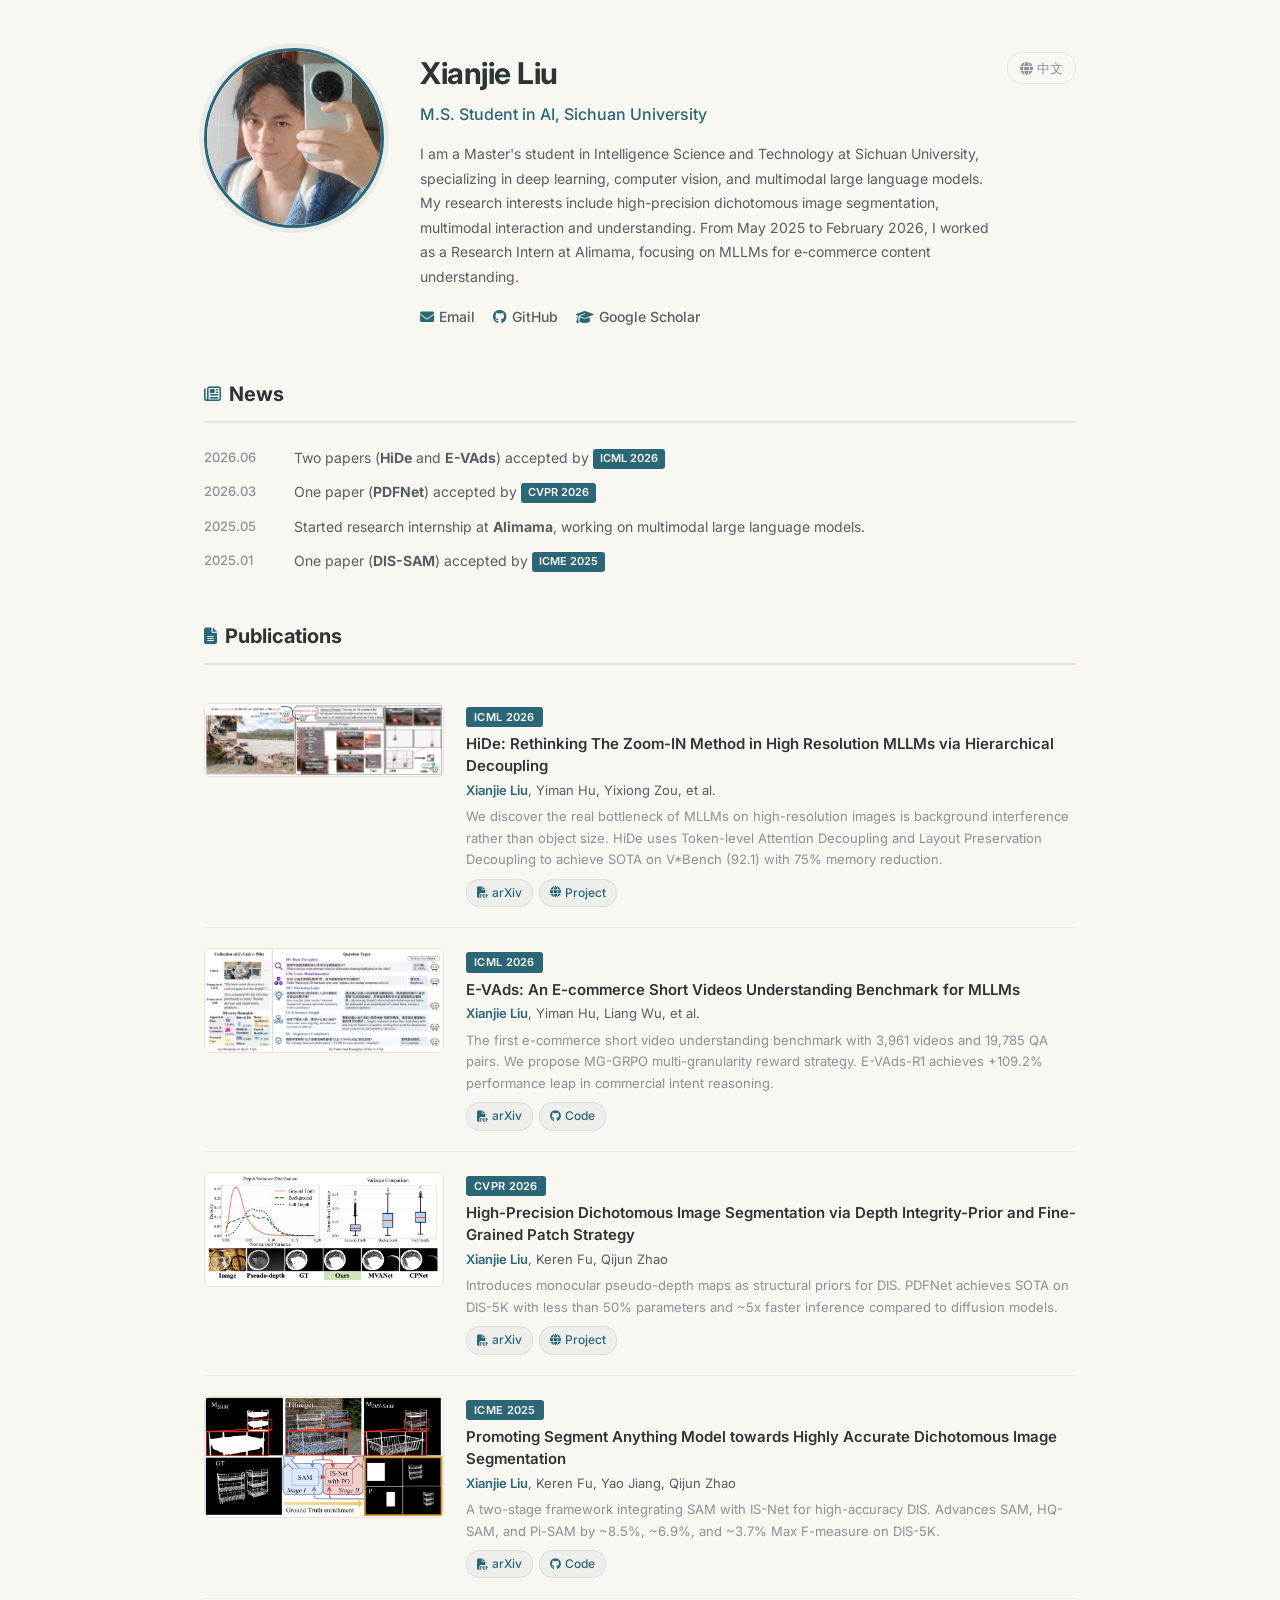
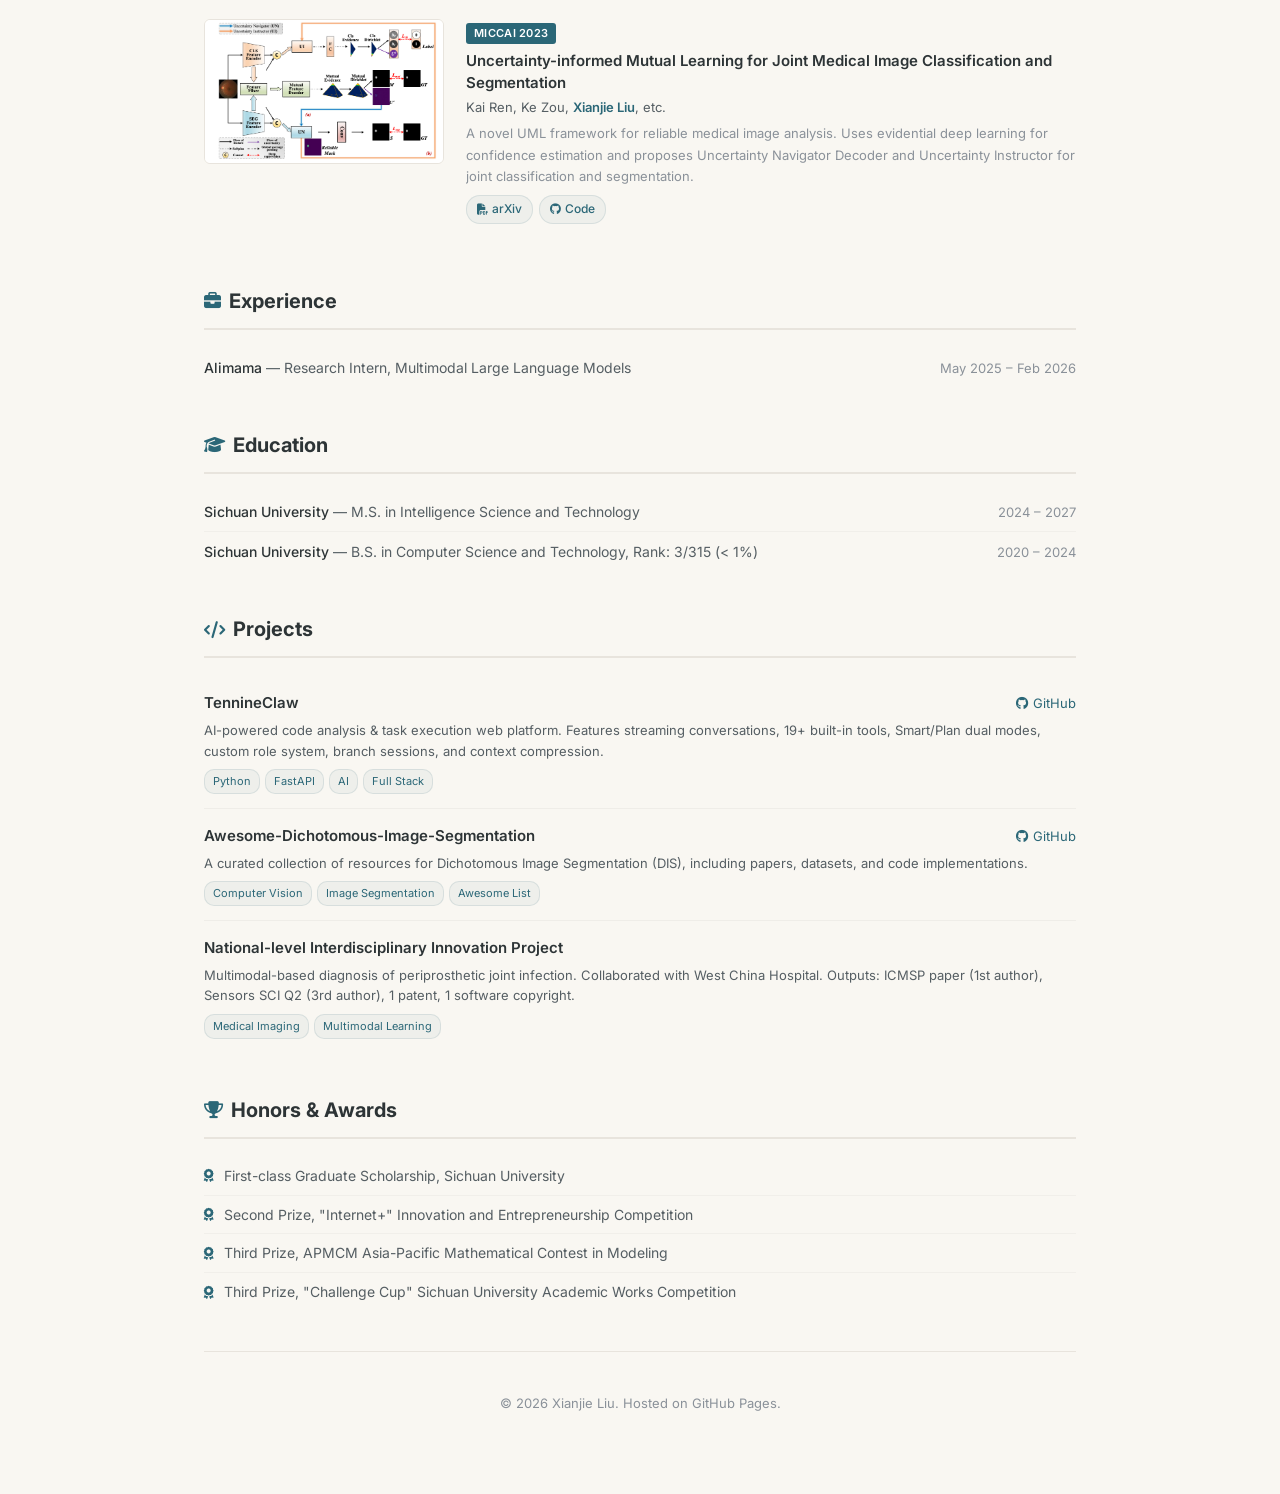
==== commit 731d69ae: "Add files via upload" ====
--- a/index.html
+++ b/index.html
@@ -18,7 +18,7 @@
 
         <!-- Bio -->
         <div class="bio">
-            <img src="05d421fe-8522-491f-8809-6c3c05e2db90.png" alt="Xianjie Liu" class="bio-photo">
+            <img src="05d421fe-8522-491f-8809-6c3c05e2db90.png" alt="Xianjie Liu" class="bio-photo" width="180" height="180">
             <div class="bio-info">
                 <h1 class="bio-name">Xianjie Liu</h1>
                 <p class="bio-title">M.S. Student in AI, Sichuan University</p>
--- a/style.css
+++ b/style.css
@@ -37,6 +37,8 @@
 a { color: var(--accent); text-decoration: none; transition: color var(--transition); }
 a:hover { color: var(--accent-lt); }
 
+img { max-width: 100%; height: auto; }
+
 /* ===== Page Container ===== */
 .page {
     max-width: var(--page-width);
@@ -55,6 +57,8 @@
 .bio-photo {
     width: 180px;
     height: 180px;
+    max-width: 180px;
+    max-height: 180px;
     border-radius: 50%;
     object-fit: cover;
     flex-shrink: 0;
@@ -215,7 +219,9 @@
 
 .pub-thumb {
     width: 240px;
+    max-width: 240px;
     flex-shrink: 0;
+    overflow: hidden;
 }
 
 .pub-thumb img {
@@ -487,24 +493,25 @@
     to { opacity: 1; transform: translateY(0); }
 }
 
+.bio {
+    animation: fadeUp 0.4s ease forwards;
+    animation-delay: 0.05s;
+    opacity: 0;
+}
+
 .section {
     animation: fadeUp 0.4s ease forwards;
     opacity: 0;
 }
 
-.section:nth-child(1) { animation-delay: 0.05s; }
-.section:nth-child(2) { animation-delay: 0.1s; }
-.section:nth-child(3) { animation-delay: 0.15s; }
-.section:nth-child(4) { animation-delay: 0.2s; }
-.section:nth-child(5) { animation-delay: 0.25s; }
-.section:nth-child(6) { animation-delay: 0.3s; }
-.section:nth-child(7) { animation-delay: 0.35s; }
-.section:nth-child(8) { animation-delay: 0.4s; }
-
-.bio {
-    animation: fadeUp 0.4s ease forwards;
-    opacity: 0;
-}
+.section:nth-of-type(1) { animation-delay: 0.1s; }
+.section:nth-of-type(2) { animation-delay: 0.15s; }
+.section:nth-of-type(3) { animation-delay: 0.2s; }
+.section:nth-of-type(4) { animation-delay: 0.25s; }
+.section:nth-of-type(5) { animation-delay: 0.3s; }
+.section:nth-of-type(6) { animation-delay: 0.35s; }
+.section:nth-of-type(7) { animation-delay: 0.4s; }
+.section:nth-of-type(8) { animation-delay: 0.45s; }
 
 /* ===== Scrollbar ===== */
 ::-webkit-scrollbar { width: 6px; }
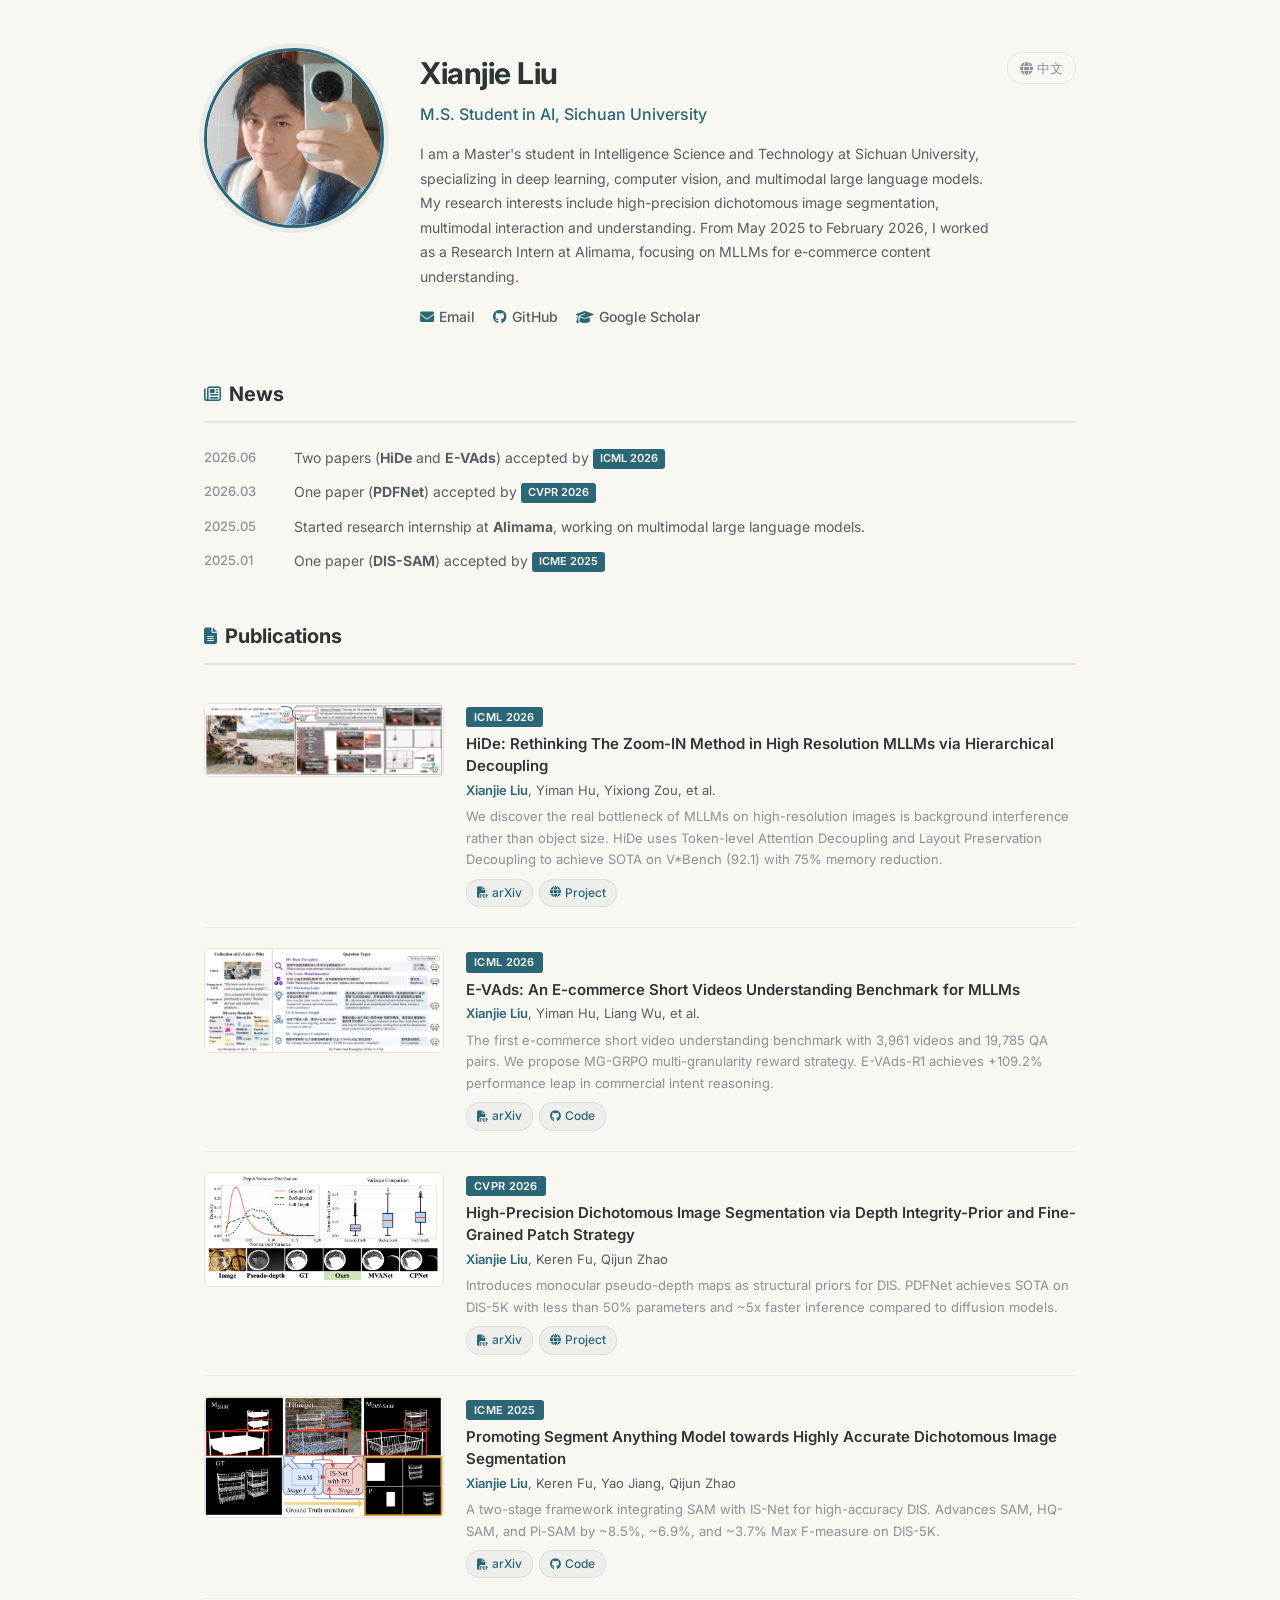
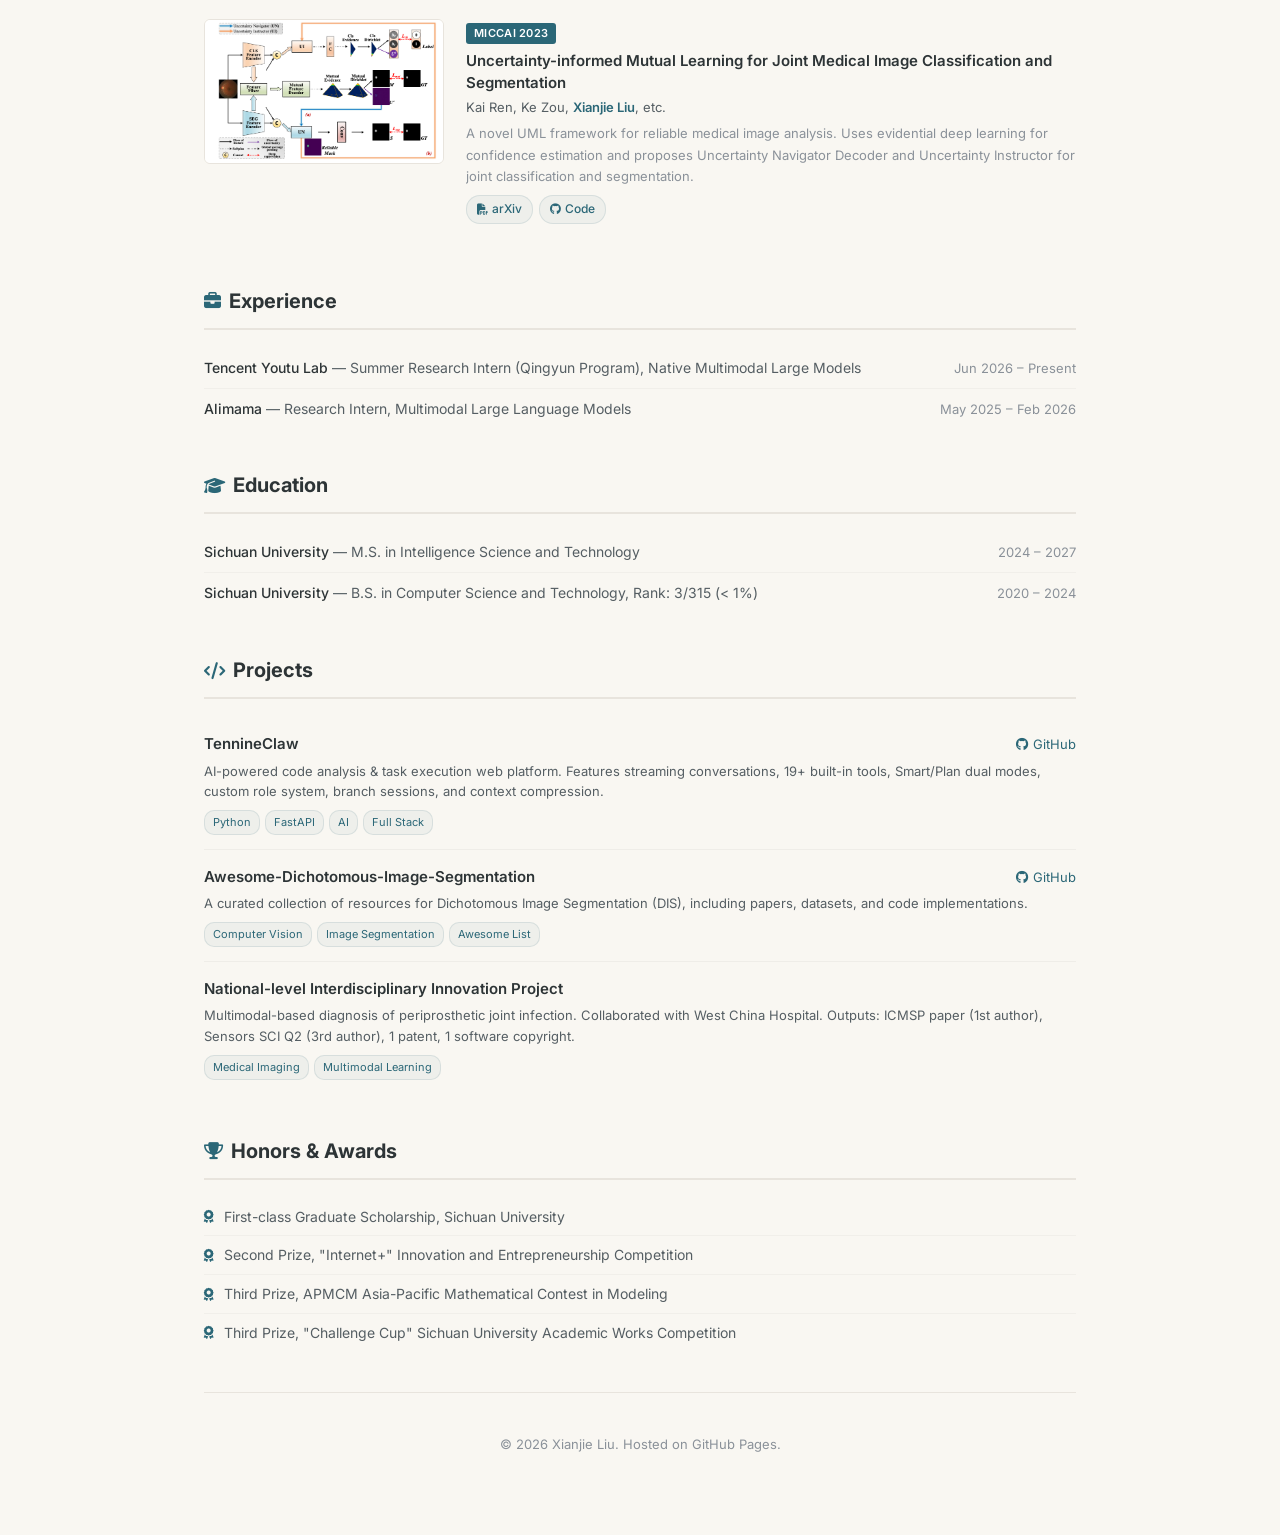
==== commit c32c0d96: "Add files via upload" ====
--- a/index.html
+++ b/index.html
@@ -148,6 +148,10 @@
         <div class="section">
             <h2 class="section-title"><i class="fas fa-briefcase"></i> Experience</h2>
             <div class="exp-item">
+                <div class="exp-role">Tencent Youtu Lab <span>— Summer Research Intern (Qingyun Program), Native Multimodal Large Models</span></div>
+                <div class="exp-date">Jun 2026 – Present</div>
+            </div>
+            <div class="exp-item">
                 <div class="exp-role">Alimama <span>— Research Intern, Multimodal Large Language Models</span></div>
                 <div class="exp-date">May 2025 – Feb 2026</div>
             </div>
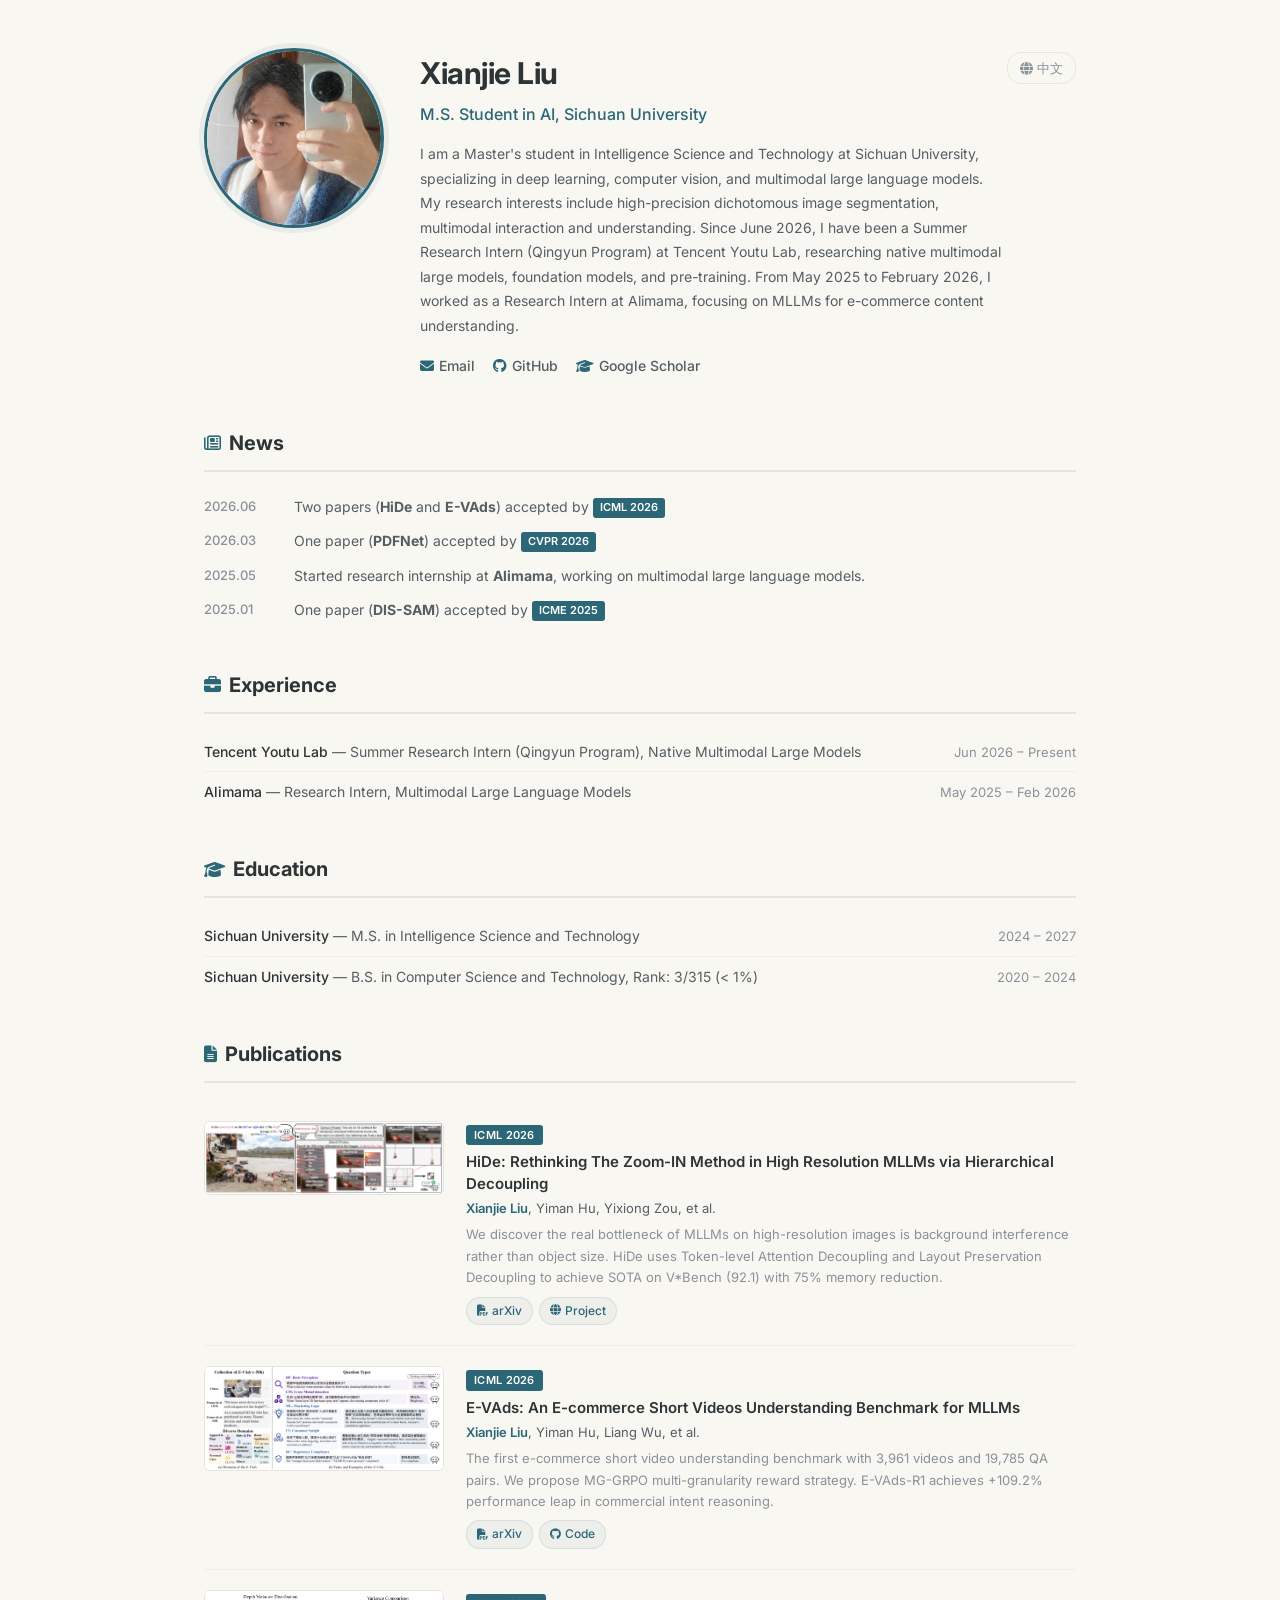
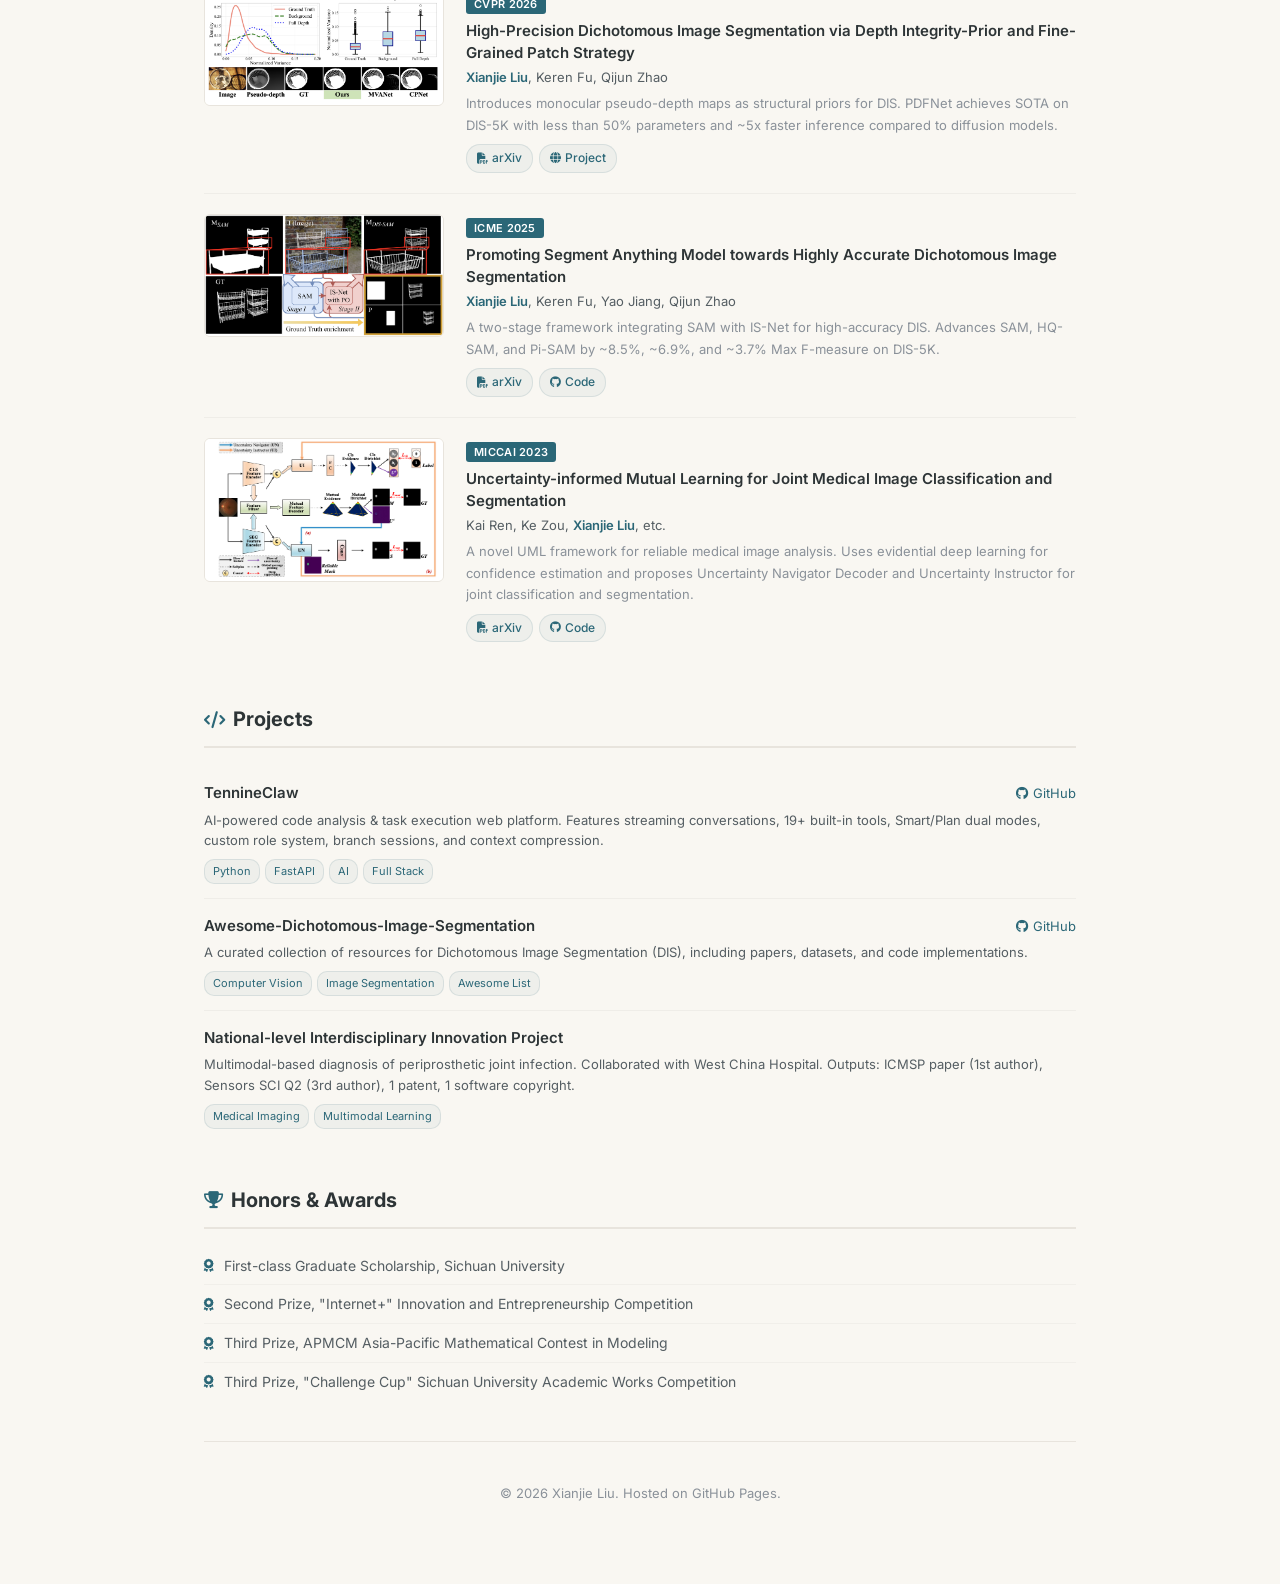
==== commit 4d361be3: "Add files via upload" ====
--- a/index.html
+++ b/index.html
@@ -23,7 +23,7 @@
                 <h1 class="bio-name">Xianjie Liu</h1>
                 <p class="bio-title">M.S. Student in AI, Sichuan University</p>
                 <p class="bio-desc">
-                    I am a Master's student in Intelligence Science and Technology at Sichuan University, specializing in deep learning, computer vision, and multimodal large language models. My research interests include high-precision dichotomous image segmentation, multimodal interaction and understanding. From May 2025 to February 2026, I worked as a Research Intern at Alimama, focusing on MLLMs for e-commerce content understanding.
+                    I am a Master's student in Intelligence Science and Technology at Sichuan University, specializing in deep learning, computer vision, and multimodal large language models. My research interests include high-precision dichotomous image segmentation, multimodal interaction and understanding. Since June 2026, I have been a Summer Research Intern (Qingyun Program) at Tencent Youtu Lab, researching native multimodal large models, foundation models, and pre-training. From May 2025 to February 2026, I worked as a Research Intern at Alimama, focusing on MLLMs for e-commerce content understanding.
                 </p>
                 <div class="bio-links">
                     <a href="mailto:liuxianjie.scu@vip.163.com"><i class="fas fa-envelope"></i> Email</a>
@@ -56,6 +56,32 @@
             </ul>
         </div>
 
+        <!-- Experience -->
+        <div class="section">
+            <h2 class="section-title"><i class="fas fa-briefcase"></i> Experience</h2>
+            <div class="exp-item">
+                <div class="exp-role">Tencent Youtu Lab <span>— Summer Research Intern (Qingyun Program), Native Multimodal Large Models</span></div>
+                <div class="exp-date">Jun 2026 – Present</div>
+            </div>
+            <div class="exp-item">
+                <div class="exp-role">Alimama <span>— Research Intern, Multimodal Large Language Models</span></div>
+                <div class="exp-date">May 2025 – Feb 2026</div>
+            </div>
+        </div>
+
+        <!-- Education -->
+        <div class="section">
+            <h2 class="section-title"><i class="fas fa-graduation-cap"></i> Education</h2>
+            <div class="edu-item">
+                <div class="edu-degree">Sichuan University <span>— M.S. in Intelligence Science and Technology</span></div>
+                <div class="edu-date">2024 – 2027</div>
+            </div>
+            <div class="edu-item">
+                <div class="edu-degree">Sichuan University <span>— B.S. in Computer Science and Technology, Rank: 3/315 (&lt; 1%)</span></div>
+                <div class="edu-date">2020 – 2024</div>
+            </div>
+        </div>
+
         <!-- Publications -->
         <div class="section">
             <h2 class="section-title"><i class="fas fa-file-alt"></i> Publications</h2>
@@ -141,32 +167,6 @@
                         <a href="https://github.com/KarryRen/UML" target="_blank"><i class="fab fa-github"></i> Code</a>
                     </div>
                 </div>
-            </div>
-        </div>
-
-        <!-- Experience -->
-        <div class="section">
-            <h2 class="section-title"><i class="fas fa-briefcase"></i> Experience</h2>
-            <div class="exp-item">
-                <div class="exp-role">Tencent Youtu Lab <span>— Summer Research Intern (Qingyun Program), Native Multimodal Large Models</span></div>
-                <div class="exp-date">Jun 2026 – Present</div>
-            </div>
-            <div class="exp-item">
-                <div class="exp-role">Alimama <span>— Research Intern, Multimodal Large Language Models</span></div>
-                <div class="exp-date">May 2025 – Feb 2026</div>
-            </div>
-        </div>
-
-        <!-- Education -->
-        <div class="section">
-            <h2 class="section-title"><i class="fas fa-graduation-cap"></i> Education</h2>
-            <div class="edu-item">
-                <div class="edu-degree">Sichuan University <span>— M.S. in Intelligence Science and Technology</span></div>
-                <div class="edu-date">2024 – 2027</div>
-            </div>
-            <div class="edu-item">
-                <div class="edu-degree">Sichuan University <span>— B.S. in Computer Science and Technology, Rank: 3/315 (&lt; 1%)</span></div>
-                <div class="edu-date">2020 – 2024</div>
             </div>
         </div>
 
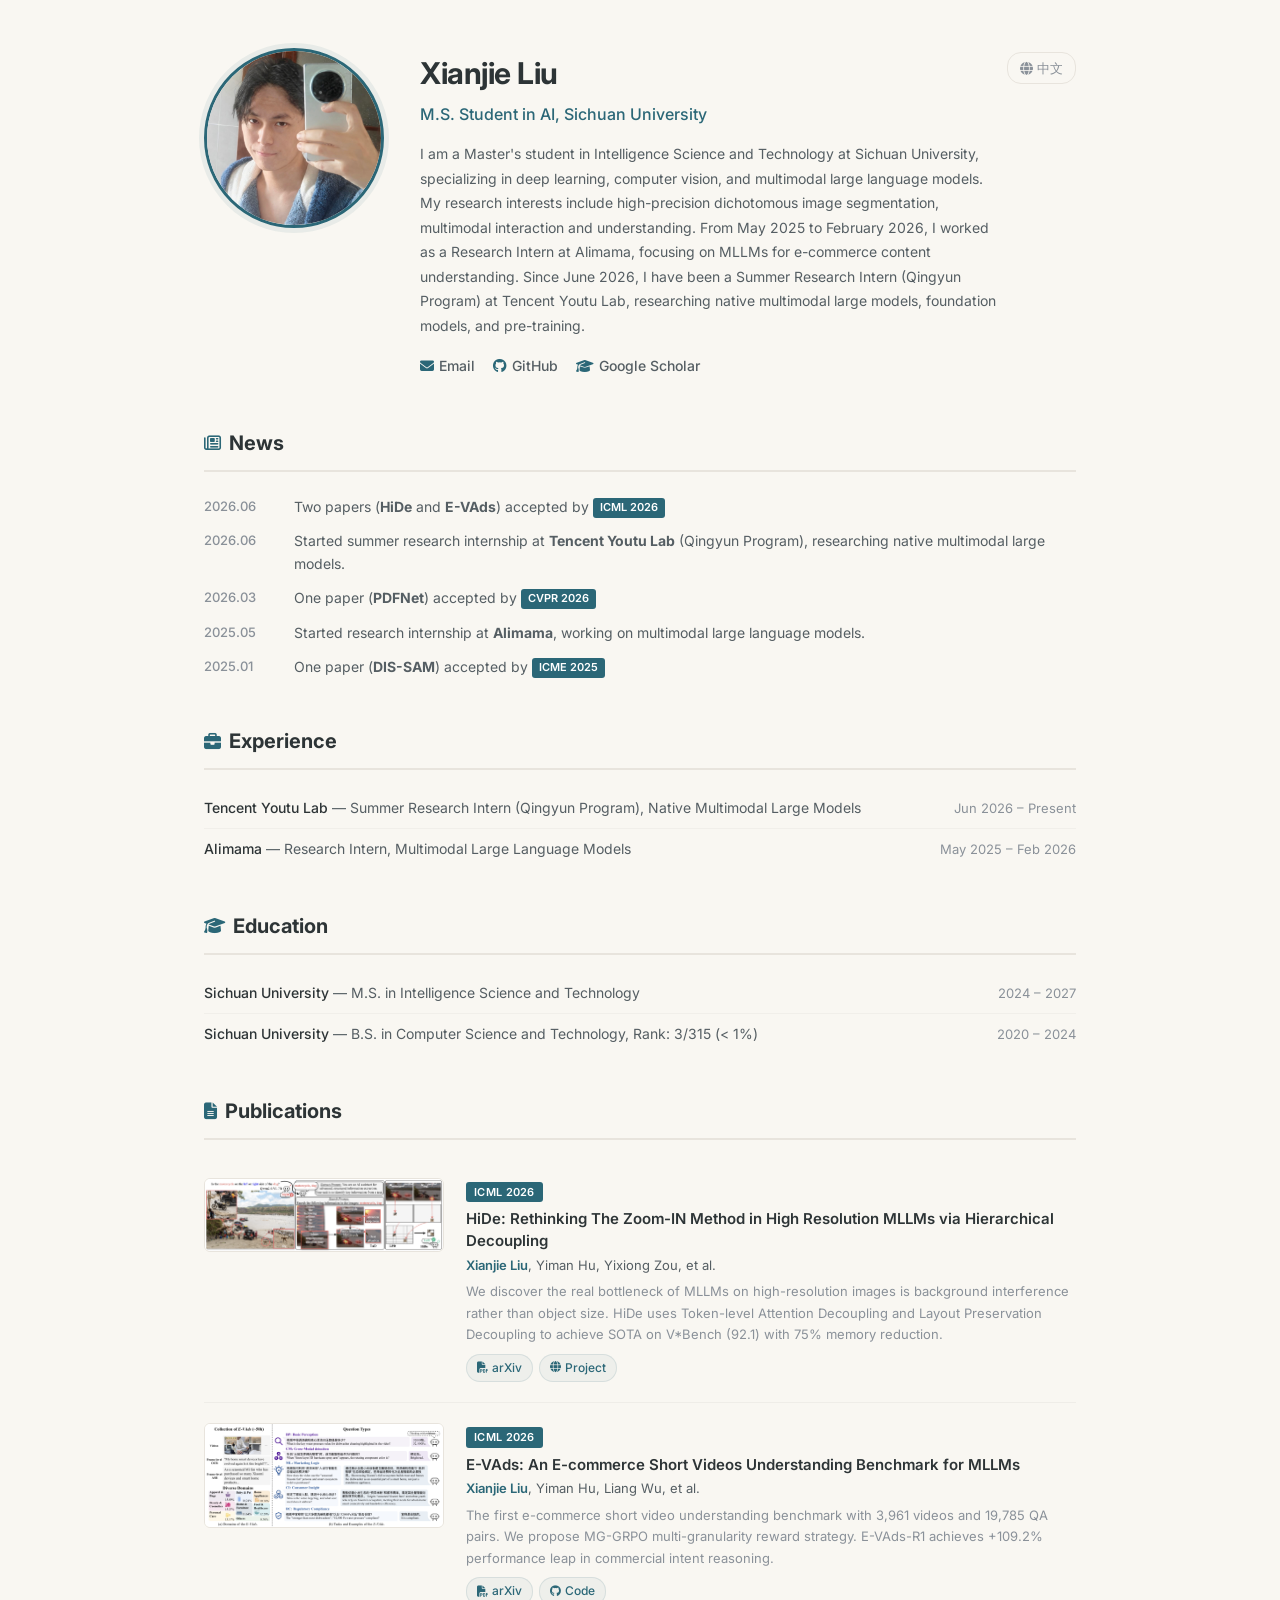
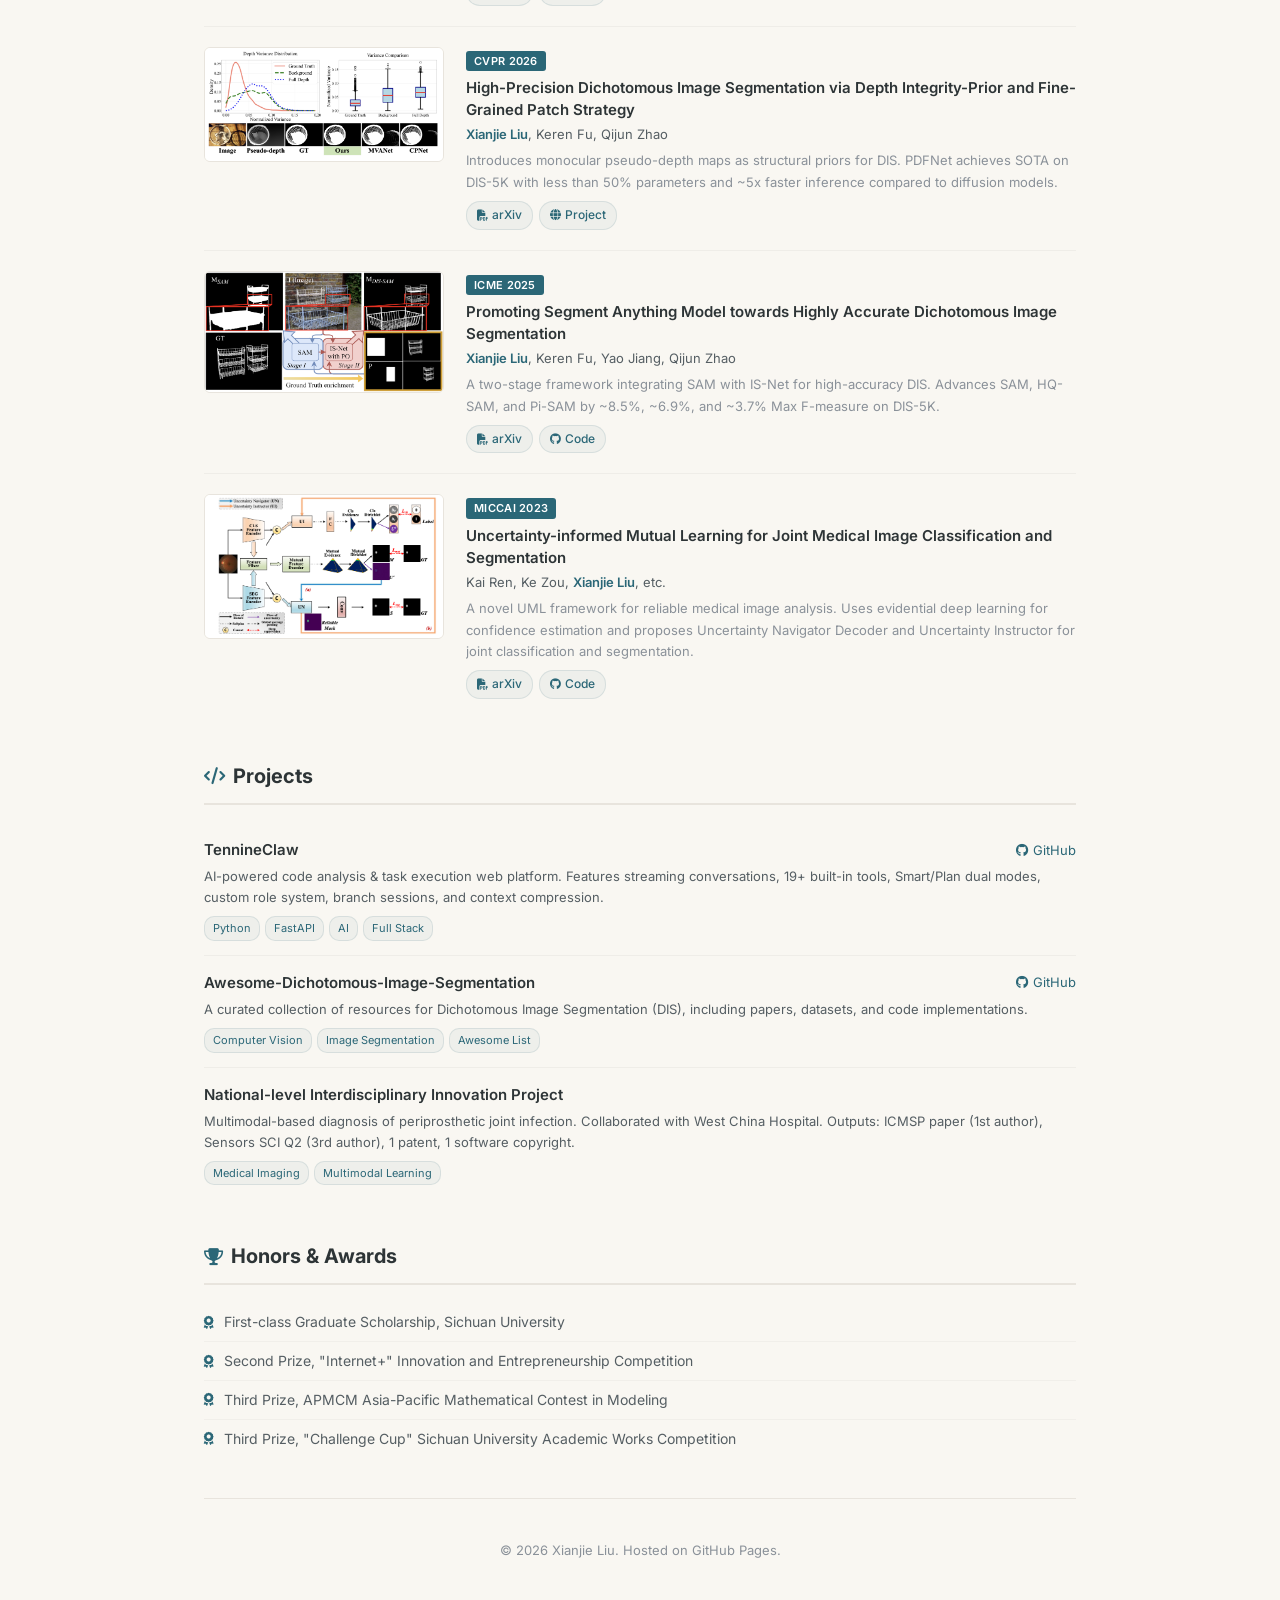
==== commit 2d24f440: "Add files via upload" ====
--- a/index.html
+++ b/index.html
@@ -23,7 +23,7 @@
                 <h1 class="bio-name">Xianjie Liu</h1>
                 <p class="bio-title">M.S. Student in AI, Sichuan University</p>
                 <p class="bio-desc">
-                    I am a Master's student in Intelligence Science and Technology at Sichuan University, specializing in deep learning, computer vision, and multimodal large language models. My research interests include high-precision dichotomous image segmentation, multimodal interaction and understanding. Since June 2026, I have been a Summer Research Intern (Qingyun Program) at Tencent Youtu Lab, researching native multimodal large models, foundation models, and pre-training. From May 2025 to February 2026, I worked as a Research Intern at Alimama, focusing on MLLMs for e-commerce content understanding.
+                    I am a Master's student in Intelligence Science and Technology at Sichuan University, specializing in deep learning, computer vision, and multimodal large language models. My research interests include high-precision dichotomous image segmentation, multimodal interaction and understanding. From May 2025 to February 2026, I worked as a Research Intern at Alimama, focusing on MLLMs for e-commerce content understanding. Since June 2026, I have been a Summer Research Intern (Qingyun Program) at Tencent Youtu Lab, researching native multimodal large models, foundation models, and pre-training.
                 </p>
                 <div class="bio-links">
                     <a href="mailto:liuxianjie.scu@vip.163.com"><i class="fas fa-envelope"></i> Email</a>
@@ -40,6 +40,10 @@
                 <li>
                     <span class="news-date">2026.06</span>
                     <span>Two papers (<strong>HiDe</strong> and <strong>E-VAds</strong>) accepted by <span class="news-badge">ICML 2026</span></span>
+                </li>
+                <li>
+                    <span class="news-date">2026.06</span>
+                    <span>Started summer research internship at <strong>Tencent Youtu Lab</strong> (Qingyun Program), researching native multimodal large models.</span>
                 </li>
                 <li>
                     <span class="news-date">2026.03</span>
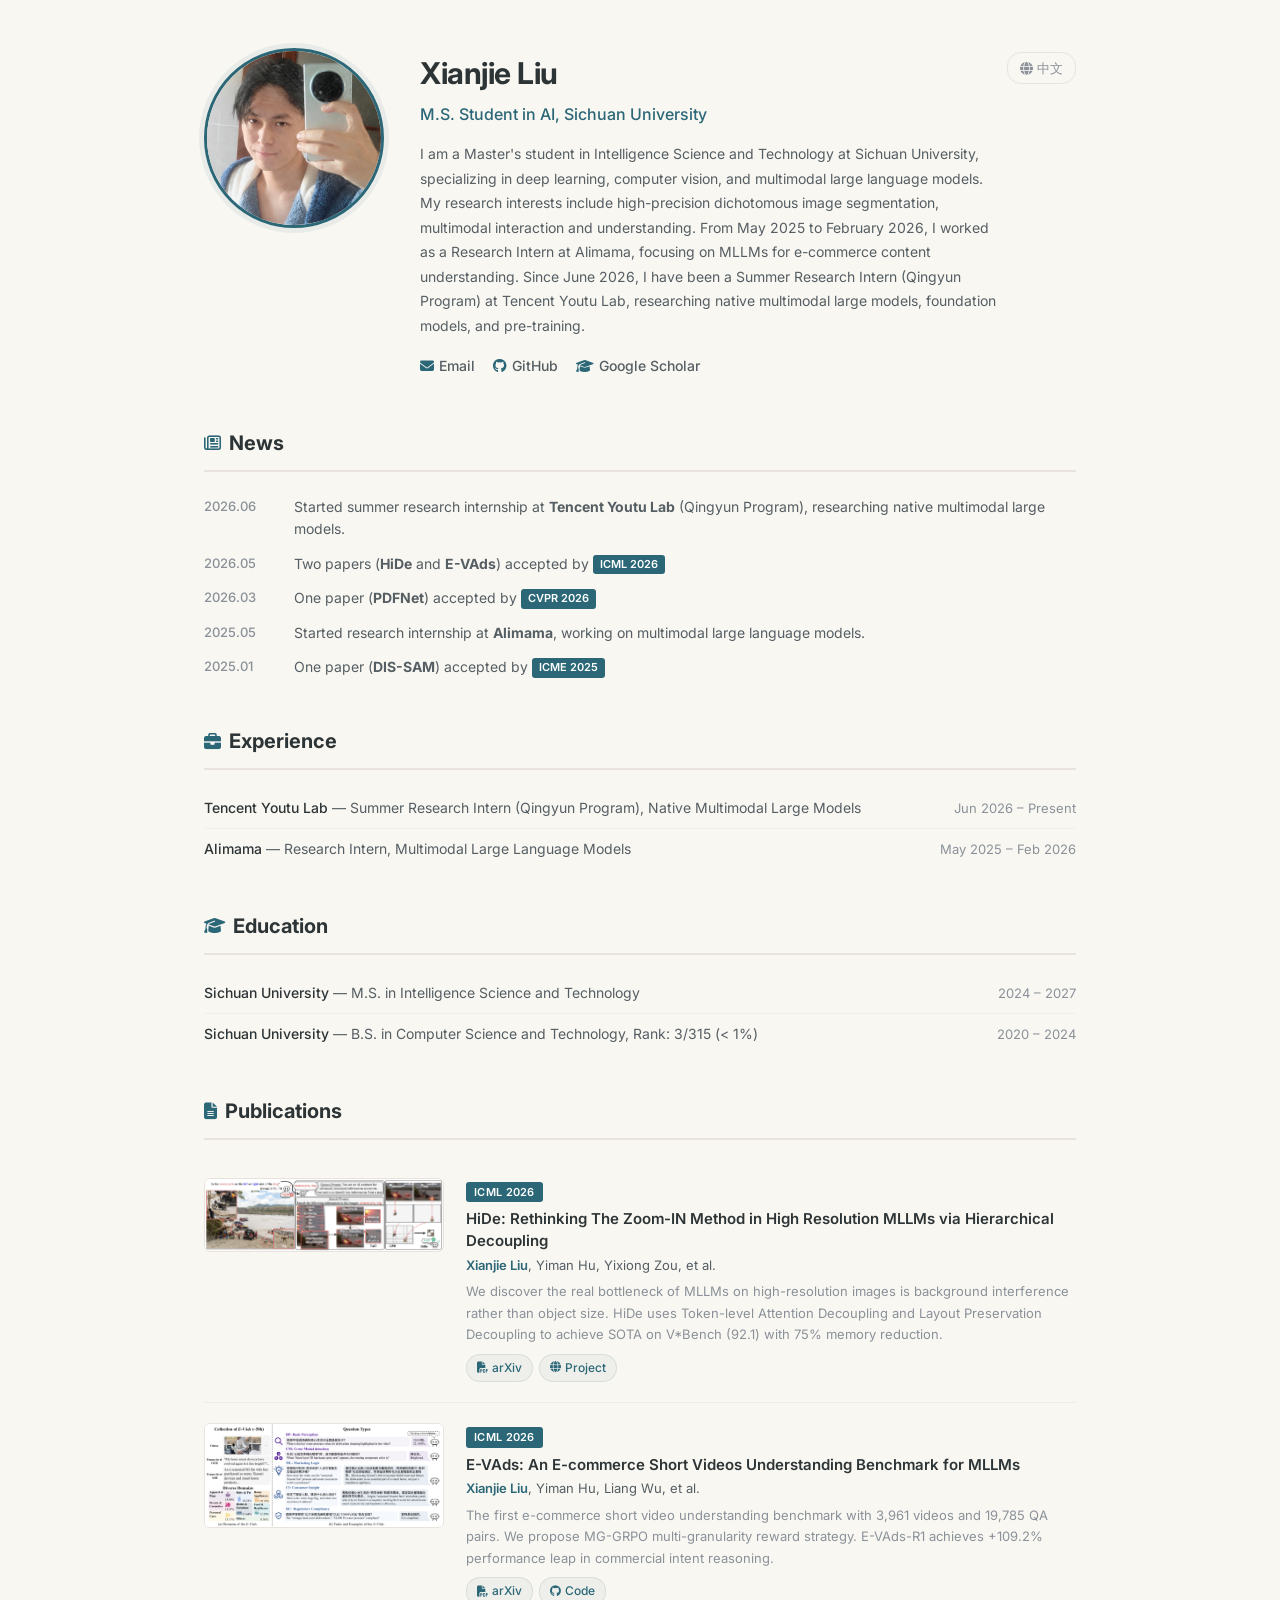
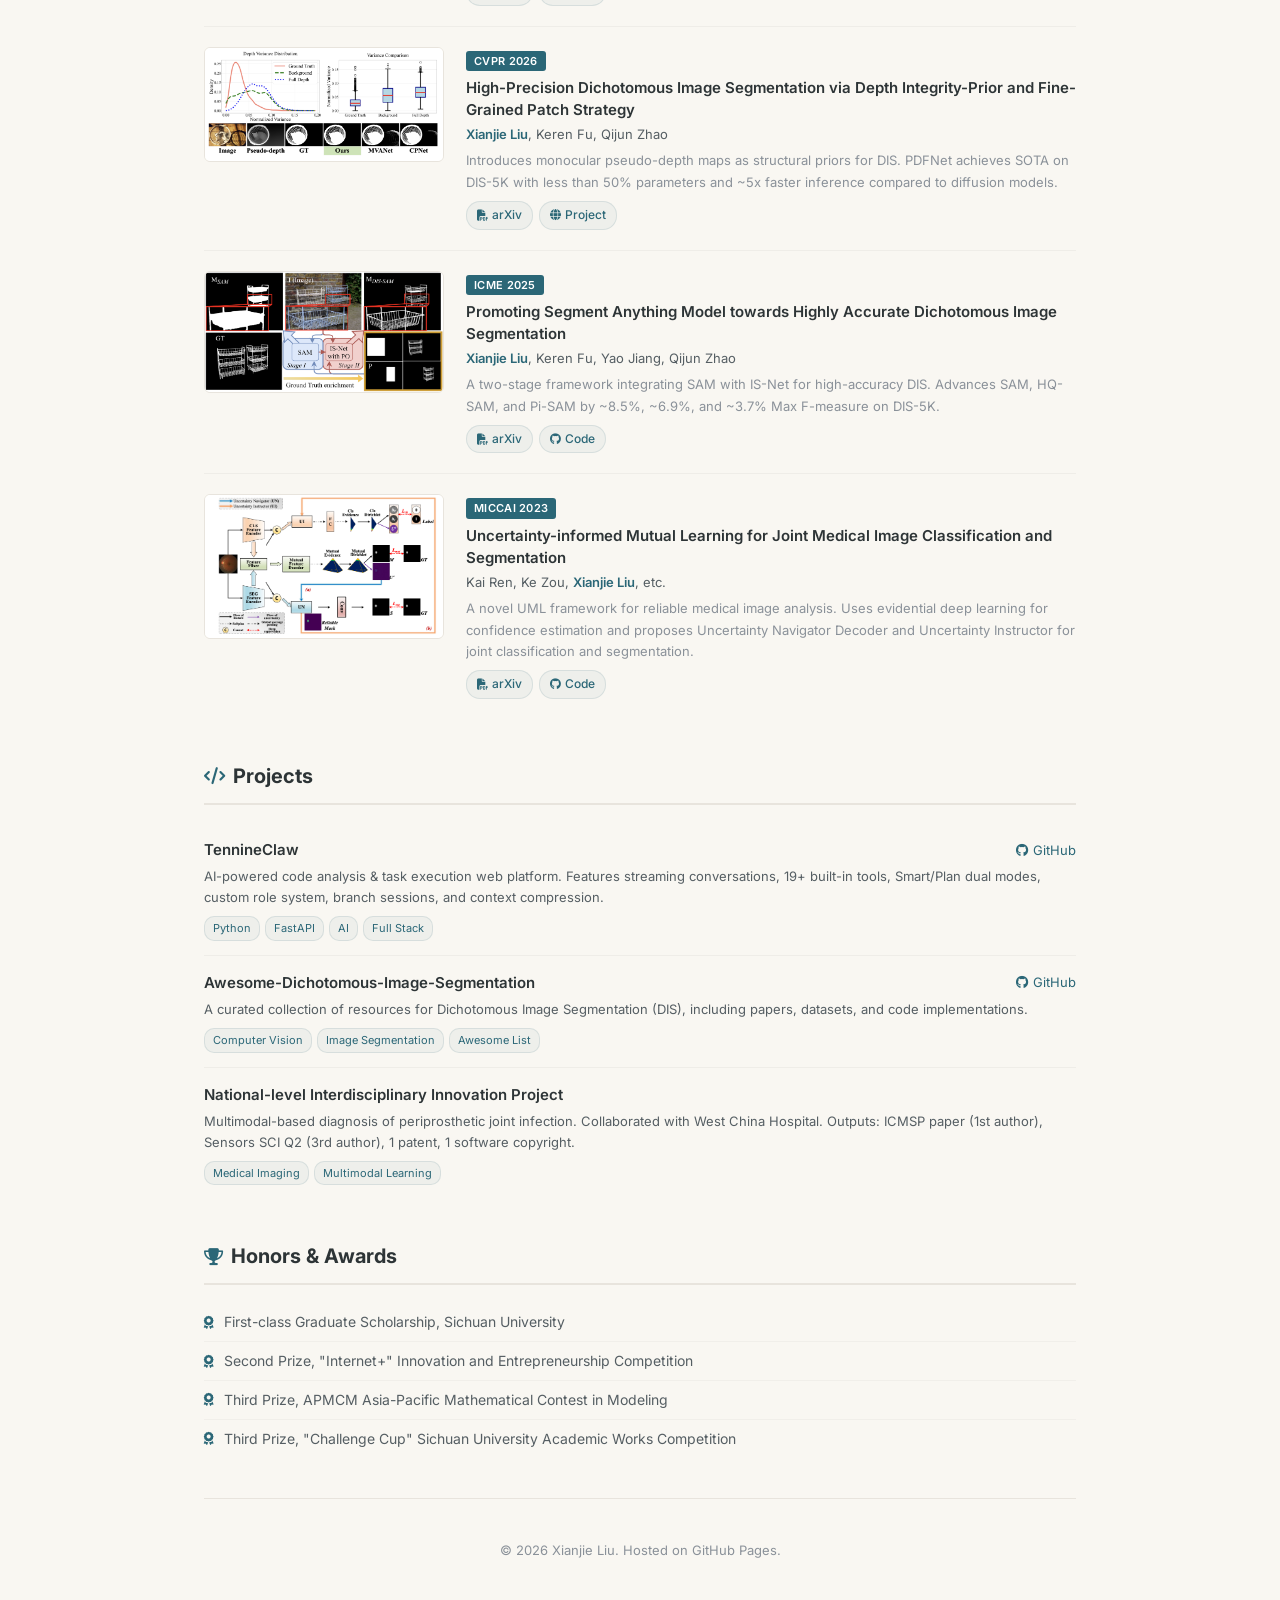
==== commit d7679fbc: "Add files via upload" ====
--- a/index.html
+++ b/index.html
@@ -39,11 +39,11 @@
             <ul class="news-list">
                 <li>
                     <span class="news-date">2026.06</span>
+                    <span>Started summer research internship at <strong>Tencent Youtu Lab</strong> (Qingyun Program), researching native multimodal large models.</span>
+                </li>
+                <li>
+                    <span class="news-date">2026.05</span>
                     <span>Two papers (<strong>HiDe</strong> and <strong>E-VAds</strong>) accepted by <span class="news-badge">ICML 2026</span></span>
-                </li>
-                <li>
-                    <span class="news-date">2026.06</span>
-                    <span>Started summer research internship at <strong>Tencent Youtu Lab</strong> (Qingyun Program), researching native multimodal large models.</span>
                 </li>
                 <li>
                     <span class="news-date">2026.03</span>
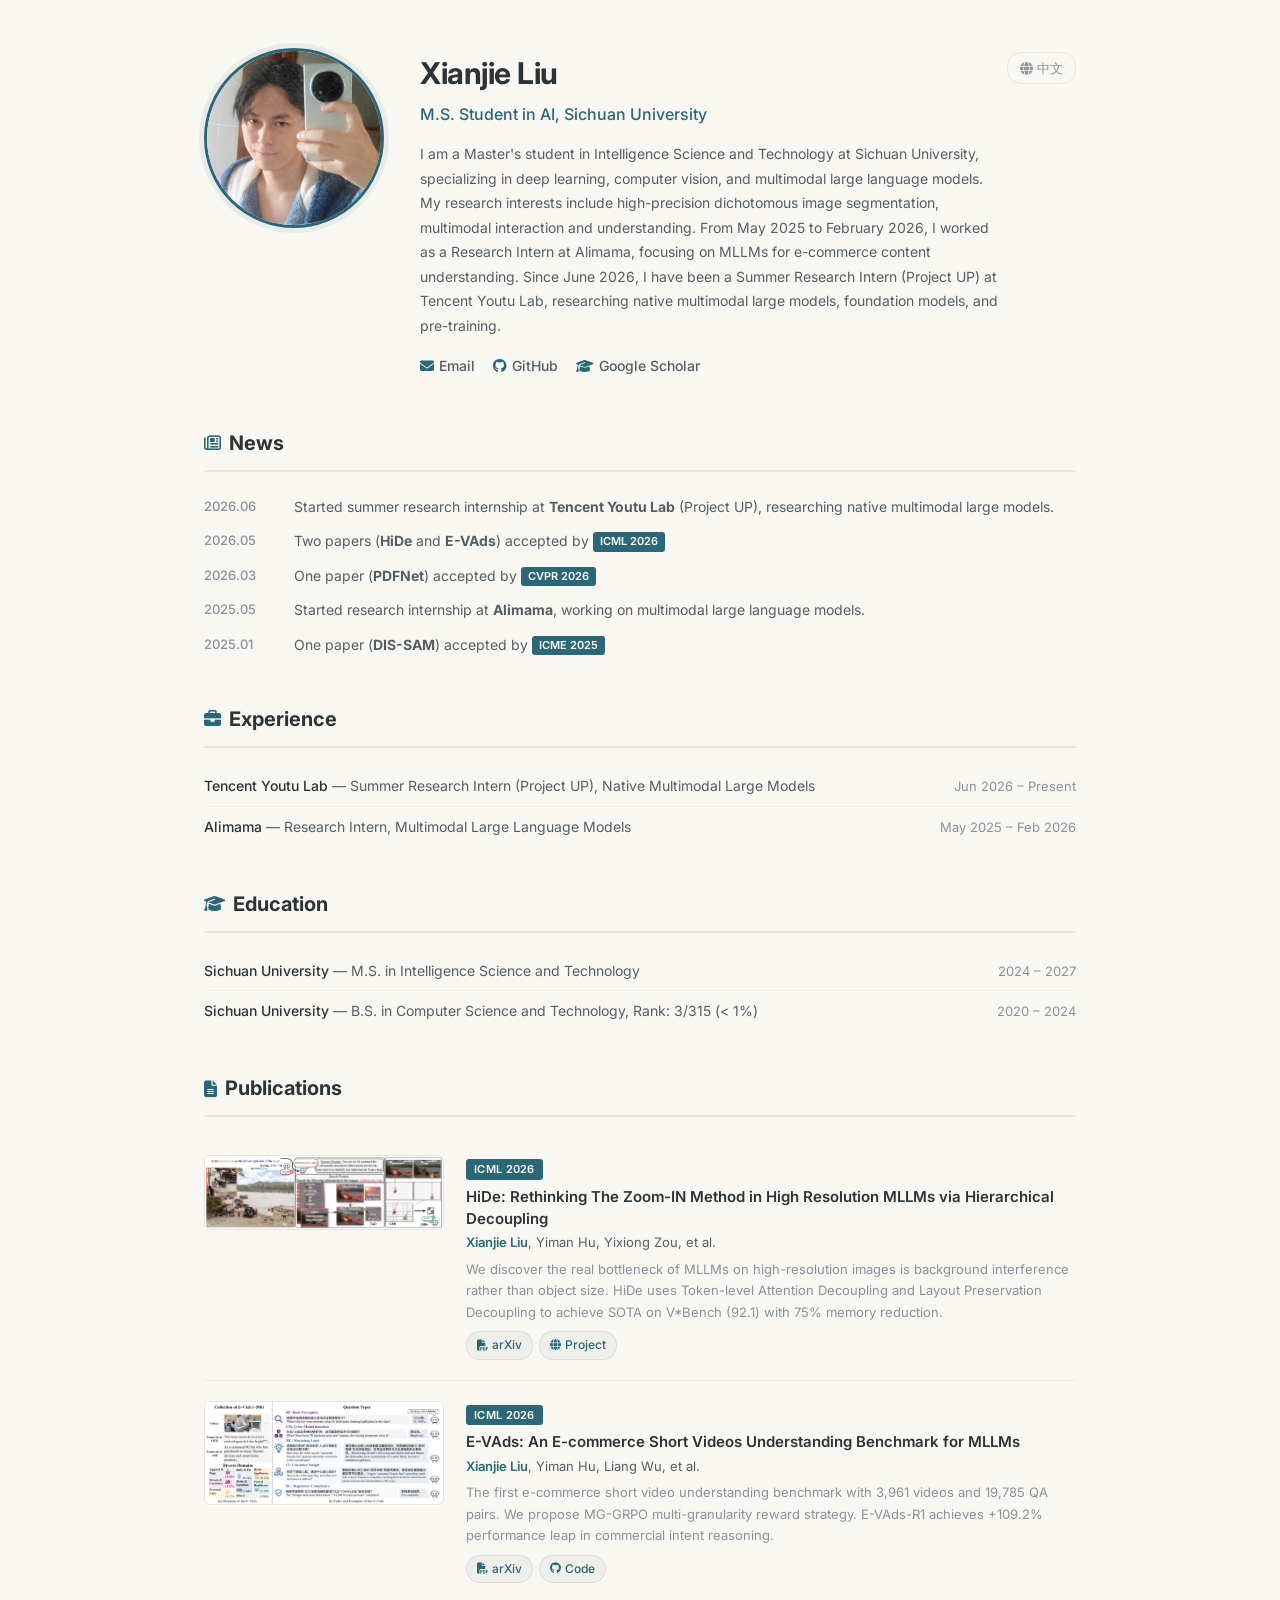
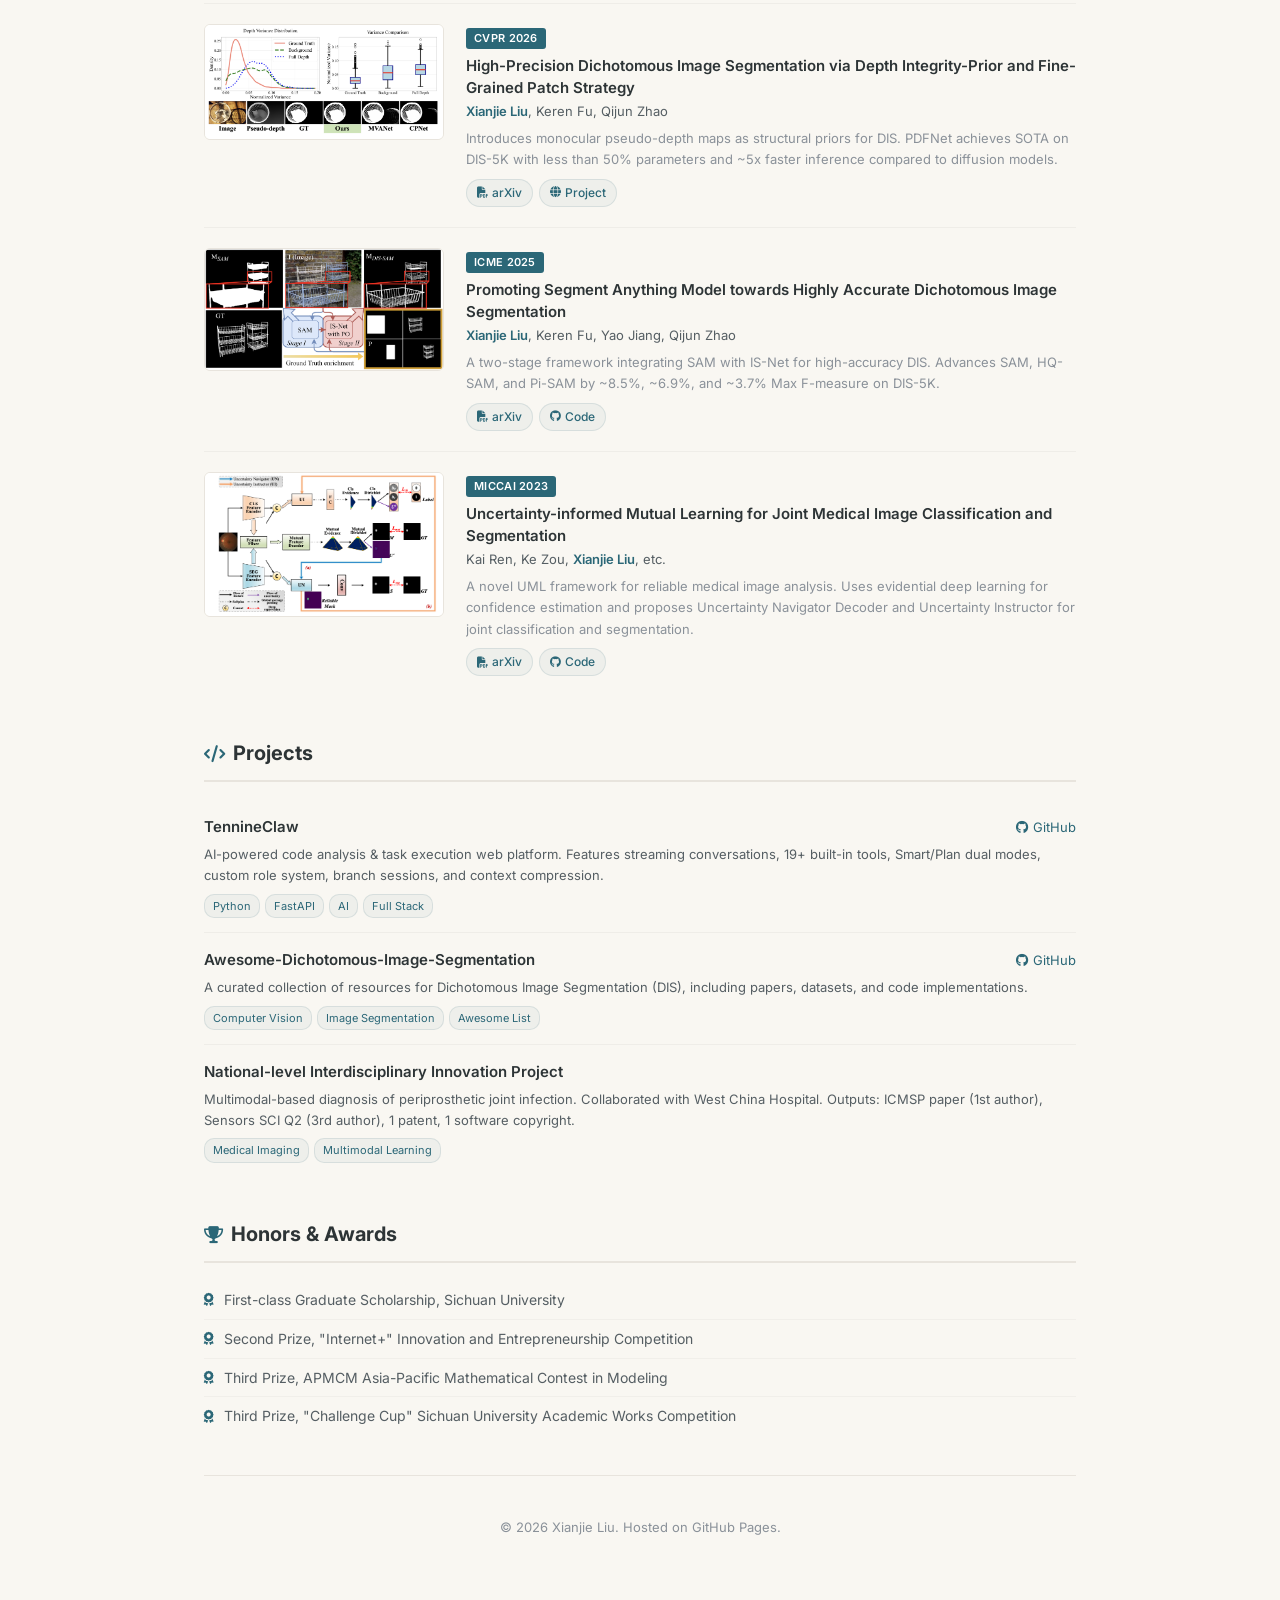
==== commit b76ade81: "Add files via upload" ====
--- a/index.html
+++ b/index.html
@@ -23,7 +23,7 @@
                 <h1 class="bio-name">Xianjie Liu</h1>
                 <p class="bio-title">M.S. Student in AI, Sichuan University</p>
                 <p class="bio-desc">
-                    I am a Master's student in Intelligence Science and Technology at Sichuan University, specializing in deep learning, computer vision, and multimodal large language models. My research interests include high-precision dichotomous image segmentation, multimodal interaction and understanding. From May 2025 to February 2026, I worked as a Research Intern at Alimama, focusing on MLLMs for e-commerce content understanding. Since June 2026, I have been a Summer Research Intern (Qingyun Program) at Tencent Youtu Lab, researching native multimodal large models, foundation models, and pre-training.
+                    I am a Master's student in Intelligence Science and Technology at Sichuan University, specializing in deep learning, computer vision, and multimodal large language models. My research interests include high-precision dichotomous image segmentation, multimodal interaction and understanding. From May 2025 to February 2026, I worked as a Research Intern at Alimama, focusing on MLLMs for e-commerce content understanding. Since June 2026, I have been a Summer Research Intern (Project UP) at Tencent Youtu Lab, researching native multimodal large models, foundation models, and pre-training.
                 </p>
                 <div class="bio-links">
                     <a href="mailto:liuxianjie.scu@vip.163.com"><i class="fas fa-envelope"></i> Email</a>
@@ -39,7 +39,7 @@
             <ul class="news-list">
                 <li>
                     <span class="news-date">2026.06</span>
-                    <span>Started summer research internship at <strong>Tencent Youtu Lab</strong> (Qingyun Program), researching native multimodal large models.</span>
+                    <span>Started summer research internship at <strong>Tencent Youtu Lab</strong> (Project UP), researching native multimodal large models.</span>
                 </li>
                 <li>
                     <span class="news-date">2026.05</span>
@@ -64,7 +64,7 @@
         <div class="section">
             <h2 class="section-title"><i class="fas fa-briefcase"></i> Experience</h2>
             <div class="exp-item">
-                <div class="exp-role">Tencent Youtu Lab <span>— Summer Research Intern (Qingyun Program), Native Multimodal Large Models</span></div>
+                <div class="exp-role">Tencent Youtu Lab <span>— Summer Research Intern (Project UP), Native Multimodal Large Models</span></div>
                 <div class="exp-date">Jun 2026 – Present</div>
             </div>
             <div class="exp-item">
